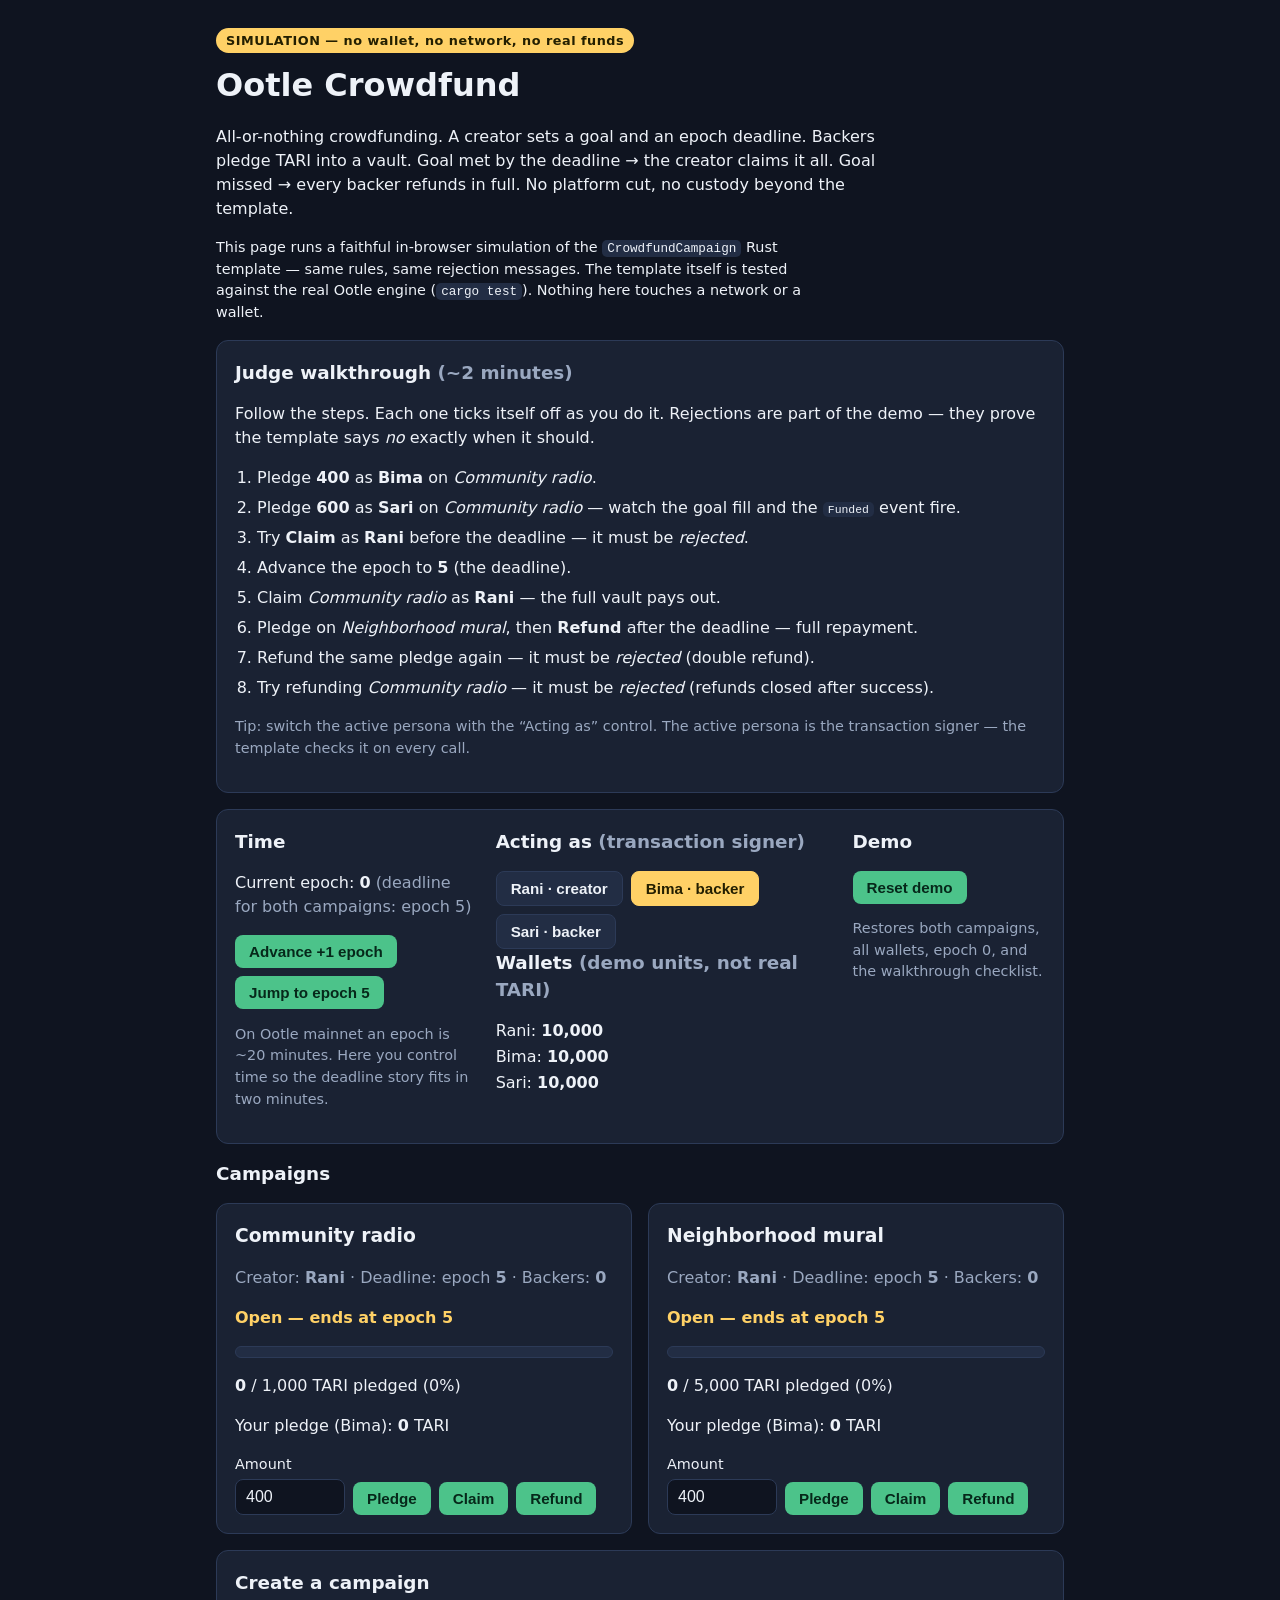
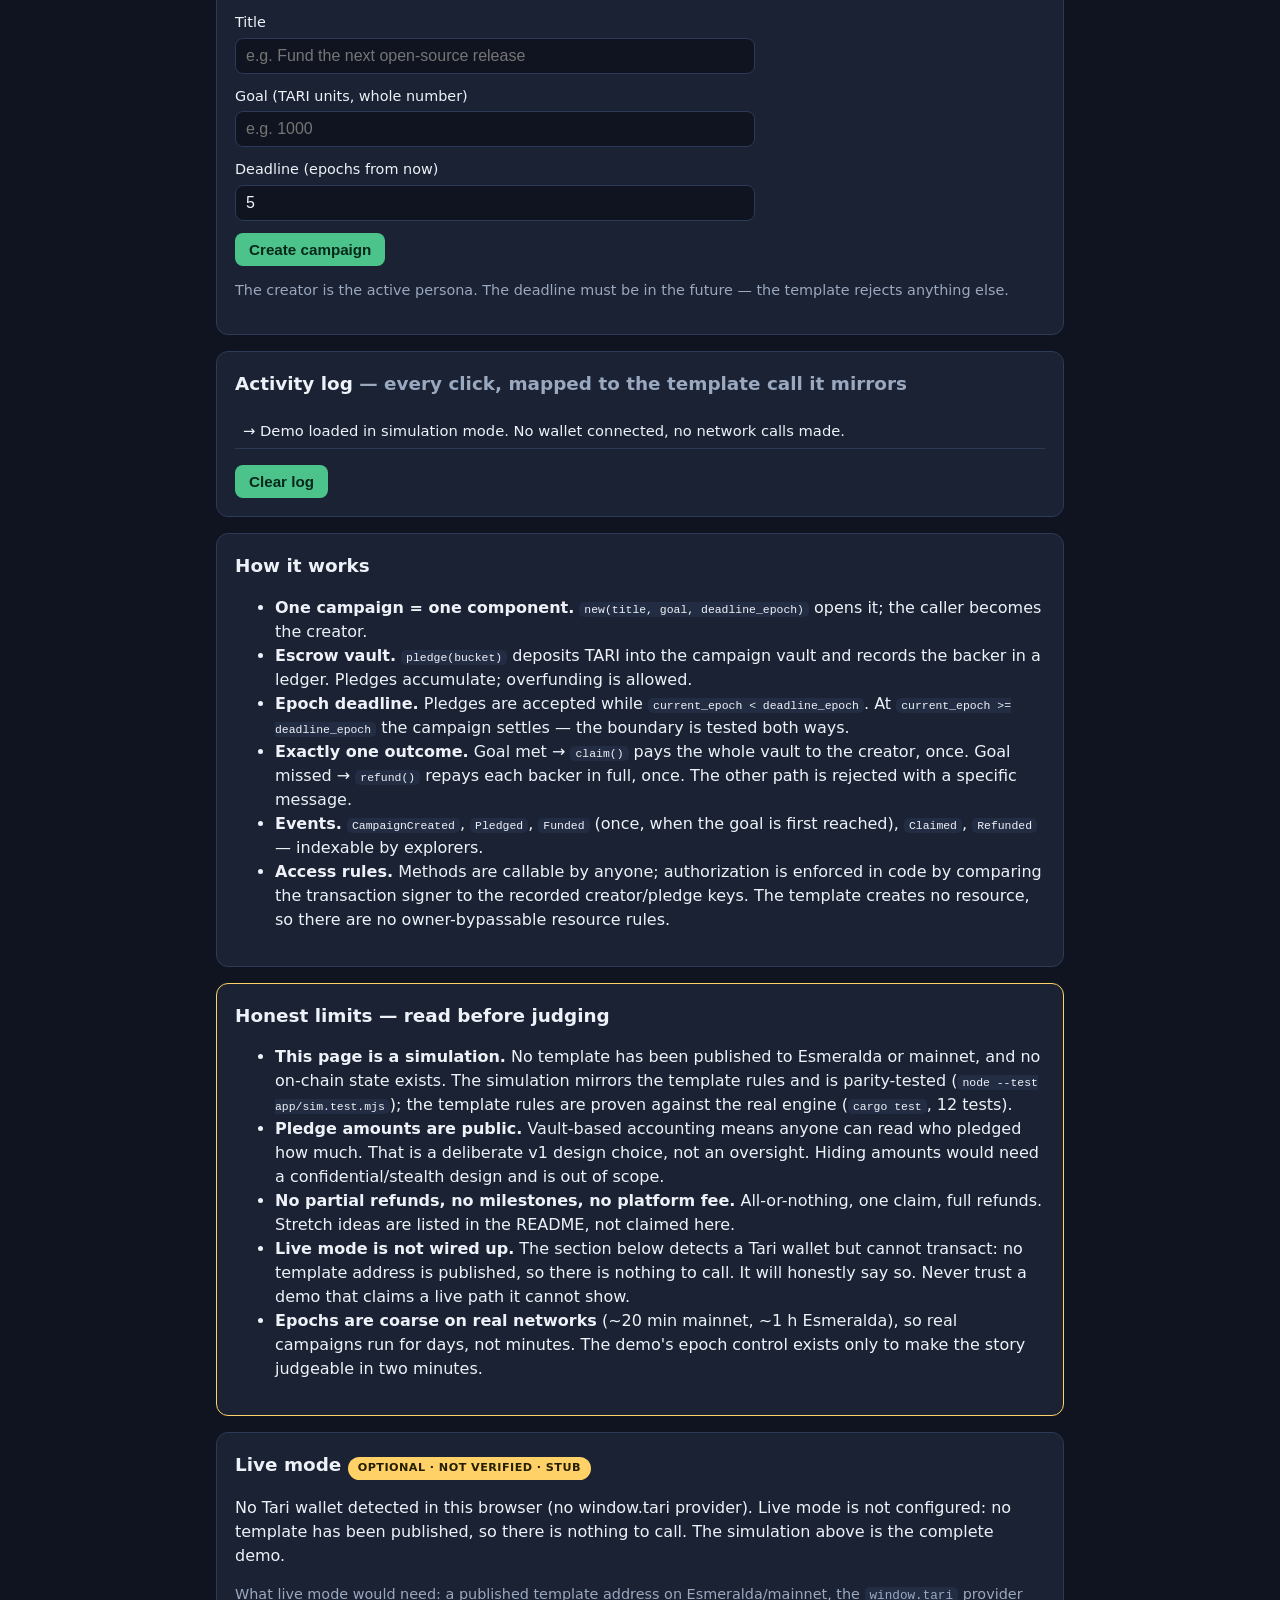
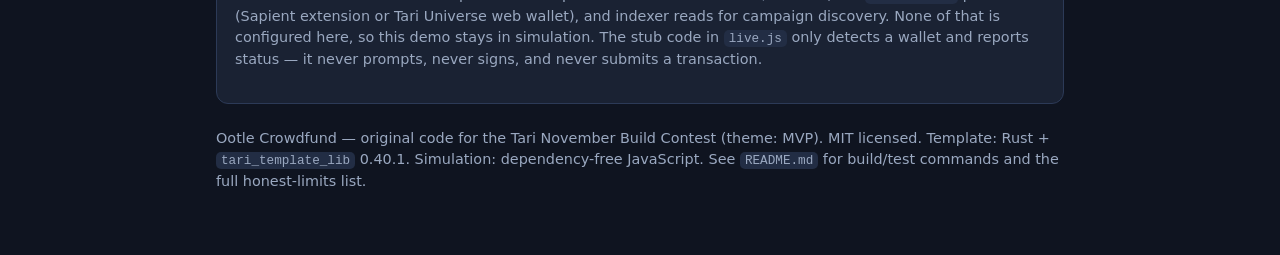
==== app/index.html @ 54a33d35 "Frontend: walletless simulation demo with judge walkthrough, parity tests, live stub" ====
<!DOCTYPE html>
<html lang="en">
<head>
<meta charset="utf-8">
<meta name="viewport" content="width=device-width, initial-scale=1">
<title>Ootle Crowdfund — all-or-nothing crowdfunding (simulation demo)</title>
<meta name="description" content="All-or-nothing crowdfunding on Tari Ootle: goal met, the creator claims; goal missed, every backer refunds in full. Walletless browser simulation of the real Rust template.">
<link rel="stylesheet" href="style.css">
</head>
<body>
<header class="hero">
  <p class="badge">SIMULATION — no wallet, no network, no real funds</p>
  <h1>Ootle Crowdfund</h1>
  <p class="lede">All-or-nothing crowdfunding. A creator sets a goal and an epoch deadline.
  Backers pledge TARI into a vault. Goal met by the deadline → the creator claims it all.
  Goal missed → every backer refunds in full. No platform cut, no custody beyond the template.</p>
  <p class="lede small">This page runs a faithful in-browser simulation of the
  <code>CrowdfundCampaign</code> Rust template — same rules, same rejection messages.
  The template itself is tested against the real Ootle engine (<code>cargo test</code>).
  Nothing here touches a network or a wallet.</p>
</header>

<main>
  <section class="card" id="walkthrough">
    <h2>Judge walkthrough <span class="muted">(~2 minutes)</span></h2>
    <p>Follow the steps. Each one ticks itself off as you do it. Rejections are part of the demo —
    they prove the template says <em>no</em> exactly when it should.</p>
    <ol class="steps">
      <li data-step="pledge-bima">Pledge <strong>400</strong> as <strong>Bima</strong> on <em>Community radio</em>.</li>
      <li data-step="pledge-sari">Pledge <strong>600</strong> as <strong>Sari</strong> on <em>Community radio</em> — watch the goal fill and the <code>Funded</code> event fire.</li>
      <li data-step="early-claim">Try <strong>Claim</strong> as <strong>Rani</strong> before the deadline — it must be <em>rejected</em>.</li>
      <li data-step="advance">Advance the epoch to <strong>5</strong> (the deadline).</li>
      <li data-step="claim">Claim <em>Community radio</em> as <strong>Rani</strong> — the full vault pays out.</li>
      <li data-step="refund">Pledge on <em>Neighborhood mural</em>, then <strong>Refund</strong> after the deadline — full repayment.</li>
      <li data-step="double-refund">Refund the same pledge again — it must be <em>rejected</em> (double refund).</li>
      <li data-step="refund-after-success">Try refunding <em>Community radio</em> — it must be <em>rejected</em> (refunds closed after success).</li>
    </ol>
    <p class="muted small">Tip: switch the active persona with the “Acting as” control. The active persona is the transaction signer — the template checks it on every call.</p>
  </section>

  <section class="card controls">
    <div>
      <h2>Time</h2>
      <p>Current epoch: <strong id="epoch-display">0</strong> <span class="muted">(deadline for both campaigns: epoch 5)</span></p>
      <div class="row">
        <button id="epoch-plus-1" type="button">Advance +1 epoch</button>
        <button id="epoch-to-deadline" type="button">Jump to epoch 5</button>
      </div>
      <p class="muted small">On Ootle mainnet an epoch is ~20 minutes. Here you control time so the deadline story fits in two minutes.</p>
    </div>
    <div>
      <h2>Acting as <span class="muted">(transaction signer)</span></h2>
      <div class="row" role="group" aria-label="Active persona">
        <button type="button" class="persona-btn" data-persona="rani">Rani · creator</button>
        <button type="button" class="persona-btn" data-persona="bima">Bima · backer</button>
        <button type="button" class="persona-btn" data-persona="sari">Sari · backer</button>
      </div>
      <h2>Wallets <span class="muted">(demo units, not real TARI)</span></h2>
      <ul class="wallets">
        <li>Rani: <strong id="balance-rani">10,000</strong></li>
        <li>Bima: <strong id="balance-bima">10,000</strong></li>
        <li>Sari: <strong id="balance-sari">10,000</strong></li>
      </ul>
    </div>
    <div>
      <h2>Demo</h2>
      <button id="reset-demo" type="button">Reset demo</button>
      <p class="muted small">Restores both campaigns, all wallets, epoch 0, and the walkthrough checklist.</p>
    </div>
  </section>

  <section>
    <h2>Campaigns</h2>
    <div id="campaigns" class="campaign-grid"></div>
  </section>

  <section class="card">
    <h2>Create a campaign</h2>
    <form id="create-form">
      <label>Title
        <input id="new-title" type="text" maxlength="120" required placeholder="e.g. Fund the next open-source release">
      </label>
      <label>Goal (TARI units, whole number)
        <input id="new-goal" type="text" inputmode="numeric" required placeholder="e.g. 1000">
      </label>
      <label>Deadline (epochs from now)
        <input id="new-deadline" type="number" min="1" max="1000" value="5" required>
      </label>
      <button type="submit">Create campaign</button>
    </form>
    <p class="muted small">The creator is the active persona. The deadline must be in the future — the template rejects anything else.</p>
    <p id="create-error" class="error" role="alert" hidden></p>
  </section>

  <section class="card">
    <h2>Activity log <span class="muted">— every click, mapped to the template call it mirrors</span></h2>
    <ol id="log" class="log" aria-live="polite"></ol>
    <button id="clear-log" type="button">Clear log</button>
  </section>

  <section class="card">
    <h2>How it works</h2>
    <ul>
      <li><strong>One campaign = one component.</strong> <code>new(title, goal, deadline_epoch)</code> opens it; the caller becomes the creator.</li>
      <li><strong>Escrow vault.</strong> <code>pledge(bucket)</code> deposits TARI into the campaign vault and records the backer in a ledger. Pledges accumulate; overfunding is allowed.</li>
      <li><strong>Epoch deadline.</strong> Pledges are accepted while <code>current_epoch &lt; deadline_epoch</code>. At <code>current_epoch &gt;= deadline_epoch</code> the campaign settles — the boundary is tested both ways.</li>
      <li><strong>Exactly one outcome.</strong> Goal met → <code>claim()</code> pays the whole vault to the creator, once. Goal missed → <code>refund()</code> repays each backer in full, once. The other path is rejected with a specific message.</li>
      <li><strong>Events.</strong> <code>CampaignCreated</code>, <code>Pledged</code>, <code>Funded</code> (once, when the goal is first reached), <code>Claimed</code>, <code>Refunded</code> — indexable by explorers.</li>
      <li><strong>Access rules.</strong> Methods are callable by anyone; authorization is enforced in code by comparing the transaction signer to the recorded creator/pledge keys. The template creates no resource, so there are no owner-bypassable resource rules.</li>
    </ul>
  </section>

  <section class="card limits">
    <h2>Honest limits — read before judging</h2>
    <ul>
      <li><strong>This page is a simulation.</strong> No template has been published to Esmeralda or mainnet, and no on-chain state exists. The simulation mirrors the template rules and is parity-tested (<code>node --test app/sim.test.mjs</code>); the template rules are proven against the real engine (<code>cargo test</code>, 12 tests).</li>
      <li><strong>Pledge amounts are public.</strong> Vault-based accounting means anyone can read who pledged how much. That is a deliberate v1 design choice, not an oversight. Hiding amounts would need a confidential/stealth design and is out of scope.</li>
      <li><strong>No partial refunds, no milestones, no platform fee.</strong> All-or-nothing, one claim, full refunds. Stretch ideas are listed in the README, not claimed here.</li>
      <li><strong>Live mode is not wired up.</strong> The section below detects a Tari wallet but cannot transact: no template address is published, so there is nothing to call. It will honestly say so. Never trust a demo that claims a live path it cannot show.</li>
      <li><strong>Epochs are coarse on real networks</strong> (~20 min mainnet, ~1 h Esmeralda), so real campaigns run for days, not minutes. The demo's epoch control exists only to make the story judgeable in two minutes.</li>
    </ul>
  </section>

  <section class="card" id="live">
    <h2>Live mode <span class="badge small">OPTIONAL · NOT VERIFIED · STUB</span></h2>
    <p id="live-status">Checking for a Tari wallet…</p>
    <p class="muted small">What live mode would need: a published template address on Esmeralda/mainnet, the
    <code>window.tari</code> provider (Sapient extension or Tari Universe web wallet), and indexer reads for
    campaign discovery. None of that is configured here, so this demo stays in simulation. The stub code
    in <code>live.js</code> only detects a wallet and reports status — it never prompts, never signs, and
    never submits a transaction.</p>
  </section>

  <footer class="muted small">
    <p>Ootle Crowdfund — original code for the Tari November Build Contest (theme: MVP). MIT licensed.
    Template: Rust + <code>tari_template_lib</code> 0.40.1. Simulation: dependency-free JavaScript.
    See <code>README.md</code> for build/test commands and the full honest-limits list.</p>
  </footer>
</main>

<script type="module" src="app.js"></script>
</body>
</html>
---- app/style.css ----
:root {
  --bg: #0f1420;
  --card: #1a2233;
  --card-2: #222d44;
  --text: #eef2f8;
  --muted: #9aa8c0;
  --accent: #4cc38a;
  --accent-2: #ffd166;
  --danger: #ef6461;
  --line: #2c3a57;
}

* { box-sizing: border-box; }

body {
  margin: 0;
  font-family: system-ui, -apple-system, "Segoe UI", Roboto, sans-serif;
  background: var(--bg);
  color: var(--text);
  line-height: 1.5;
}

.hero, main { max-width: 880px; margin: 0 auto; padding: 0 16px; }
.hero { padding-top: 28px; }
main { padding-bottom: 48px; }

h1 { margin: 8px 0; font-size: 2rem; }
h2 { margin-top: 0; font-size: 1.15rem; }
h3 { margin: 0 0 4px; }

.badge {
  display: inline-block;
  background: var(--accent-2);
  color: #231f00;
  font-weight: 700;
  font-size: 0.8rem;
  letter-spacing: 0.04em;
  padding: 3px 10px;
  border-radius: 999px;
  margin: 0;
}
.badge.small { font-size: 0.7rem; }

.muted { color: var(--muted); }
.small { font-size: 0.9rem; }
.lede { max-width: 66ch; }

.card {
  background: var(--card);
  border: 1px solid var(--line);
  border-radius: 12px;
  padding: 18px;
  margin: 16px 0;
}

.steps { padding-left: 22px; }
.steps li { margin: 6px 0; }
.steps li.done { text-decoration: line-through; color: var(--accent); }
.steps li.done::marker { content: "✓ "; color: var(--accent); }

.controls {
  display: grid;
  grid-template-columns: 1fr 1.4fr 0.8fr;
  gap: 20px;
}
@media (max-width: 720px) { .controls { grid-template-columns: 1fr; } }

.row { display: flex; flex-wrap: wrap; gap: 8px; align-items: end; }

button {
  background: var(--accent);
  color: #06281a;
  border: none;
  border-radius: 8px;
  padding: 8px 14px;
  font-weight: 700;
  cursor: pointer;
  font-size: 0.95rem;
}
button:hover { filter: brightness(1.08); }
button:focus-visible, input:focus-visible { outline: 2px solid var(--accent-2); outline-offset: 2px; }
.persona-btn { background: var(--card-2); color: var(--text); border: 1px solid var(--line); }
.persona-btn.active { background: var(--accent-2); color: #231f00; border-color: var(--accent-2); }

.wallets { list-style: none; padding: 0; margin: 8px 0 0; }
.wallets li { margin: 2px 0; }

.campaign-grid { display: grid; grid-template-columns: 1fr 1fr; gap: 16px; }
@media (max-width: 720px) { .campaign-grid { grid-template-columns: 1fr; } }
.campaign { margin: 0; }
.campaign .status { font-weight: 700; color: var(--accent-2); }

.progress {
  height: 12px;
  background: var(--card-2);
  border-radius: 999px;
  overflow: hidden;
  border: 1px solid var(--line);
}
.progress-bar { height: 100%; background: var(--accent); }

label { display: grid; gap: 4px; font-size: 0.9rem; }
input {
  background: var(--bg);
  color: var(--text);
  border: 1px solid var(--line);
  border-radius: 8px;
  padding: 8px 10px;
  font-size: 1rem;
}
input.amount { width: 110px; }
#create-form { display: grid; gap: 12px; max-width: 520px; }
#create-form button { justify-self: start; }

.error { color: var(--danger); font-weight: 600; }

.log { list-style: none; padding: 0; max-height: 420px; overflow-y: auto; }
.log li { padding: 6px 8px; border-bottom: 1px solid var(--line); font-size: 0.92rem; overflow-wrap: anywhere; }
.log li.call { color: var(--text); }
.log li.ok { color: var(--accent); }
.log li.reject { color: var(--danger); }

.limits { border-color: var(--accent-2); }
code { background: var(--card-2); padding: 1px 5px; border-radius: 5px; font-size: 0.88em; }
footer { margin-top: 24px; }
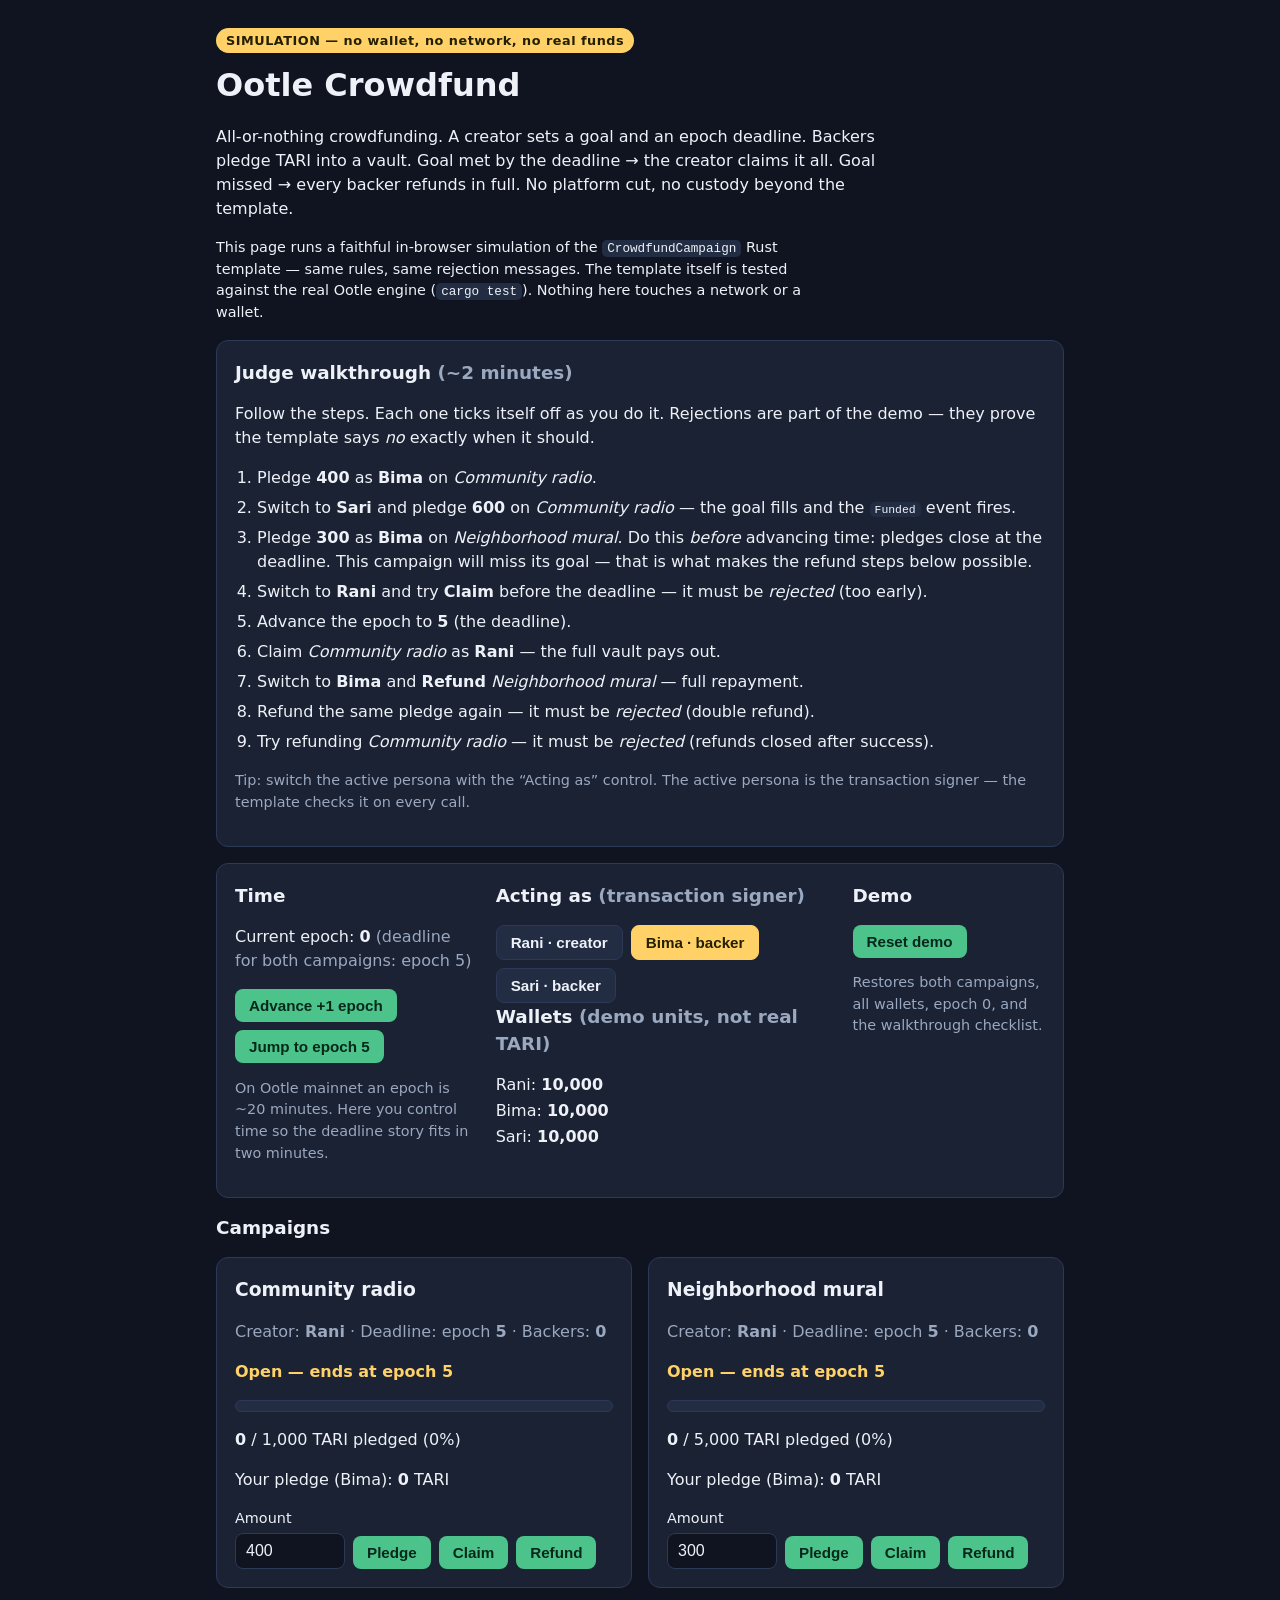
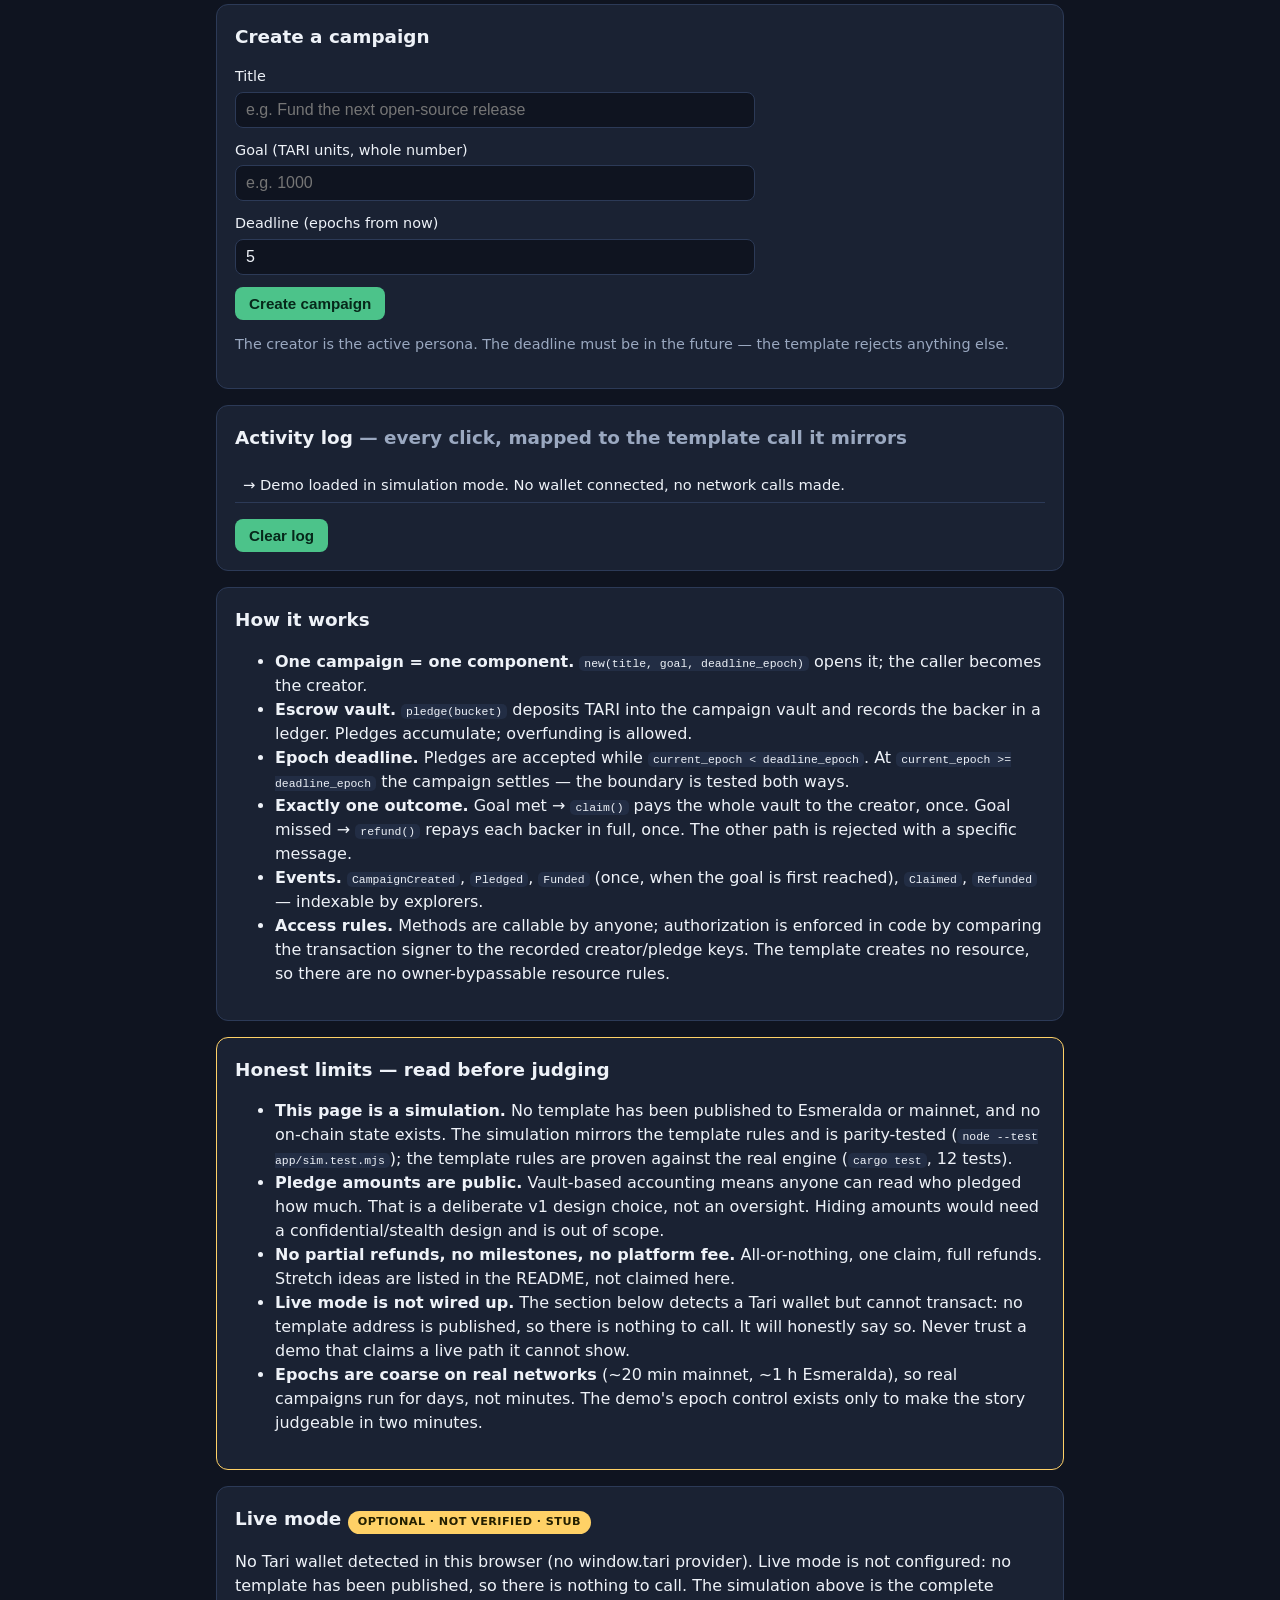
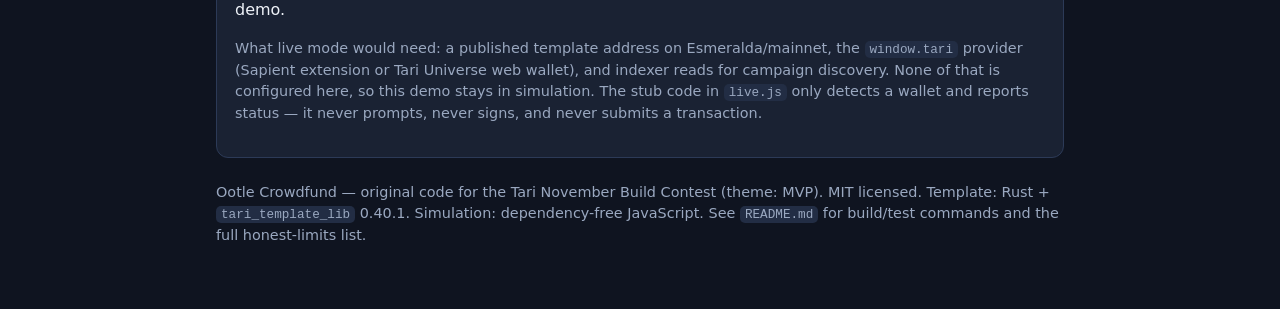
==== commit a9e54901: "Demo: fix walkthrough dead end, precise step tracking, no time travel The old step 6 told the judge " ====
--- a/app/index.html
+++ b/app/index.html
@@ -5,6 +5,7 @@
 <meta name="viewport" content="width=device-width, initial-scale=1">
 <title>Ootle Crowdfund — all-or-nothing crowdfunding (simulation demo)</title>
 <meta name="description" content="All-or-nothing crowdfunding on Tari Ootle: goal met, the creator claims; goal missed, every backer refunds in full. Walletless browser simulation of the real Rust template.">
+<link rel="icon" href="data:image/svg+xml,%3Csvg xmlns='http://www.w3.org/2000/svg' viewBox='0 0 100 100'%3E%3Crect width='100' height='100' rx='20' fill='%234cc38a'/%3E%3Ctext x='50' y='72' font-size='62' text-anchor='middle' fill='%2306281a' font-family='sans-serif' font-weight='bold'%3EO%3C/text%3E%3C/svg%3E">
 <link rel="stylesheet" href="style.css">
 </head>
 <body>
@@ -27,11 +28,12 @@
     they prove the template says <em>no</em> exactly when it should.</p>
     <ol class="steps">
       <li data-step="pledge-bima">Pledge <strong>400</strong> as <strong>Bima</strong> on <em>Community radio</em>.</li>
-      <li data-step="pledge-sari">Pledge <strong>600</strong> as <strong>Sari</strong> on <em>Community radio</em> — watch the goal fill and the <code>Funded</code> event fire.</li>
-      <li data-step="early-claim">Try <strong>Claim</strong> as <strong>Rani</strong> before the deadline — it must be <em>rejected</em>.</li>
+      <li data-step="pledge-sari">Switch to <strong>Sari</strong> and pledge <strong>600</strong> on <em>Community radio</em> — the goal fills and the <code>Funded</code> event fires.</li>
+      <li data-step="pledge-mural">Pledge <strong>300</strong> as <strong>Bima</strong> on <em>Neighborhood mural</em>. Do this <em>before</em> advancing time: pledges close at the deadline. This campaign will miss its goal — that is what makes the refund steps below possible.</li>
+      <li data-step="early-claim">Switch to <strong>Rani</strong> and try <strong>Claim</strong> before the deadline — it must be <em>rejected</em> (too early).</li>
       <li data-step="advance">Advance the epoch to <strong>5</strong> (the deadline).</li>
       <li data-step="claim">Claim <em>Community radio</em> as <strong>Rani</strong> — the full vault pays out.</li>
-      <li data-step="refund">Pledge on <em>Neighborhood mural</em>, then <strong>Refund</strong> after the deadline — full repayment.</li>
+      <li data-step="refund">Switch to <strong>Bima</strong> and <strong>Refund</strong> <em>Neighborhood mural</em> — full repayment.</li>
       <li data-step="double-refund">Refund the same pledge again — it must be <em>rejected</em> (double refund).</li>
       <li data-step="refund-after-success">Try refunding <em>Community radio</em> — it must be <em>rejected</em> (refunds closed after success).</li>
     </ol>
--- a/app/style.css
+++ b/app/style.css
@@ -78,6 +78,7 @@
   font-size: 0.95rem;
 }
 button:hover { filter: brightness(1.08); }
+button:disabled { background: var(--card-2); color: var(--muted); border: 1px solid var(--line); cursor: not-allowed; filter: none; }
 button:focus-visible, input:focus-visible { outline: 2px solid var(--accent-2); outline-offset: 2px; }
 .persona-btn { background: var(--card-2); color: var(--text); border: 1px solid var(--line); }
 .persona-btn.active { background: var(--accent-2); color: #231f00; border-color: var(--accent-2); }
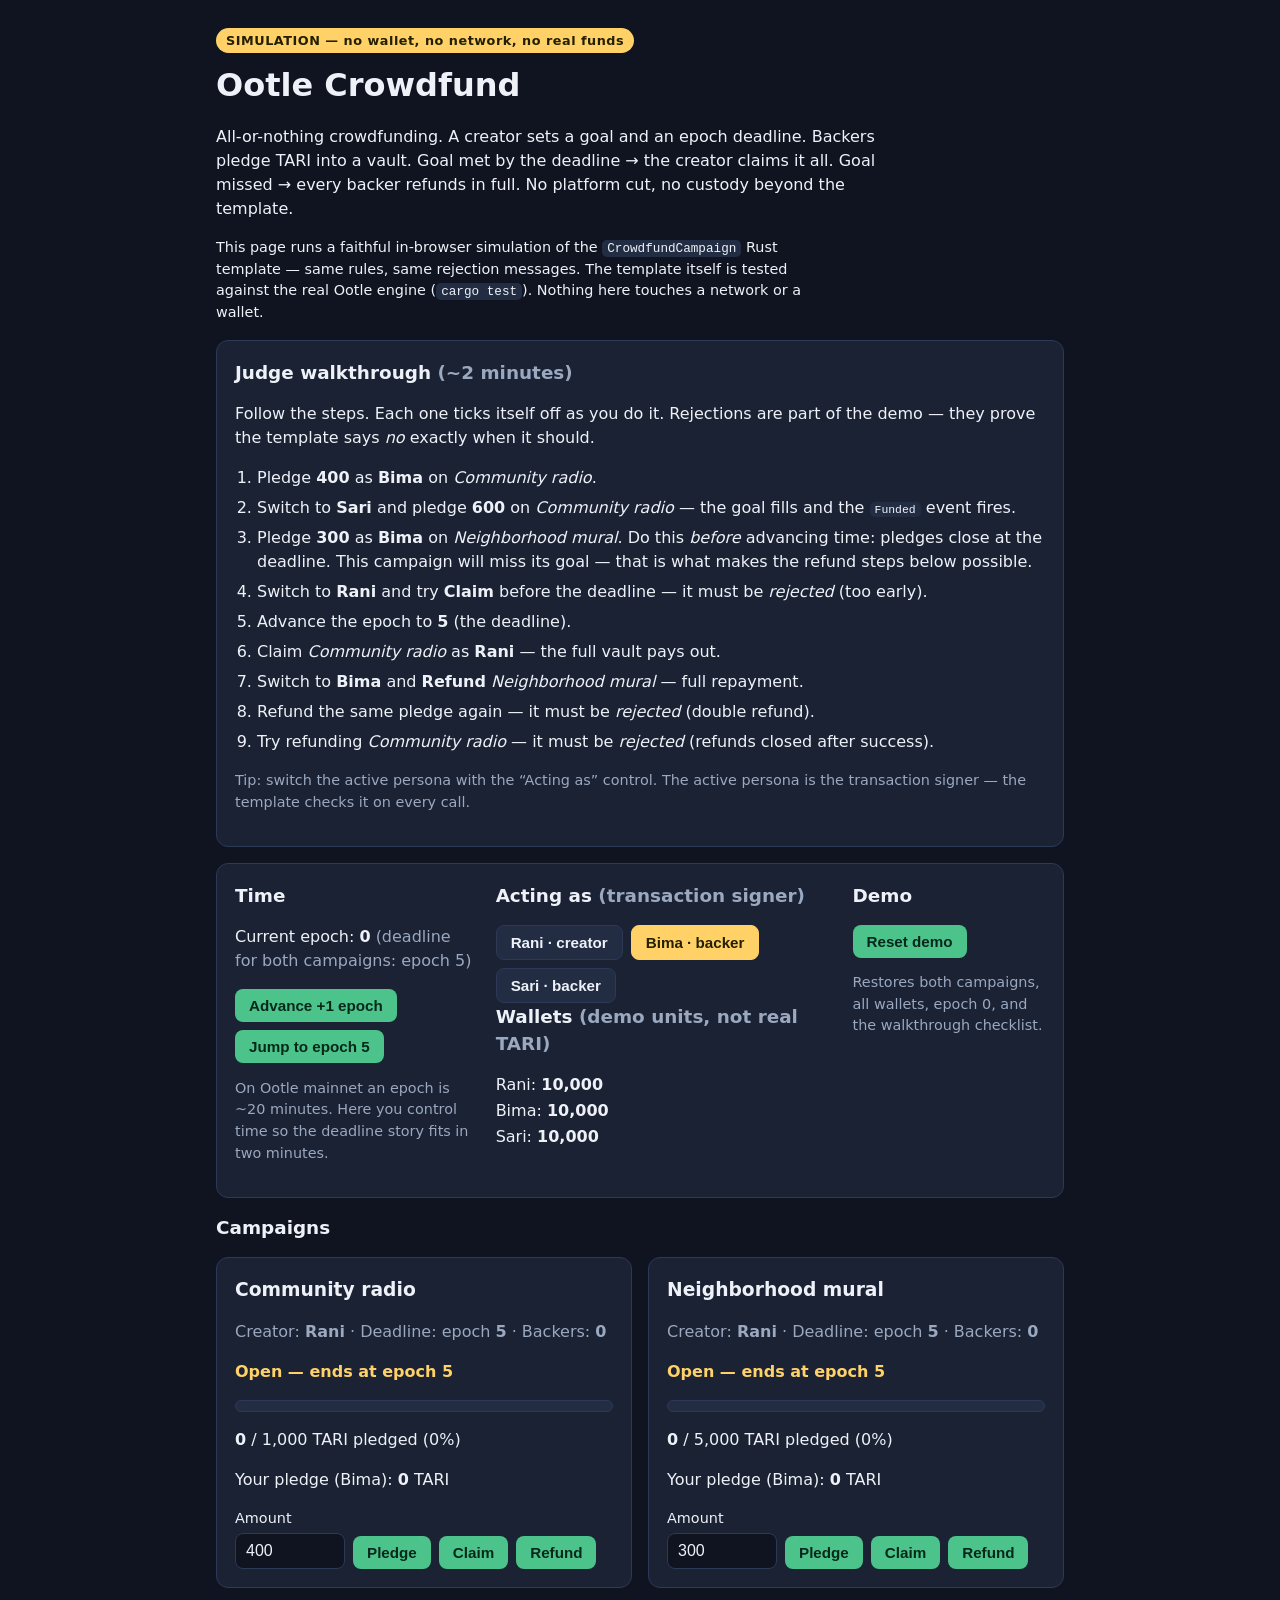
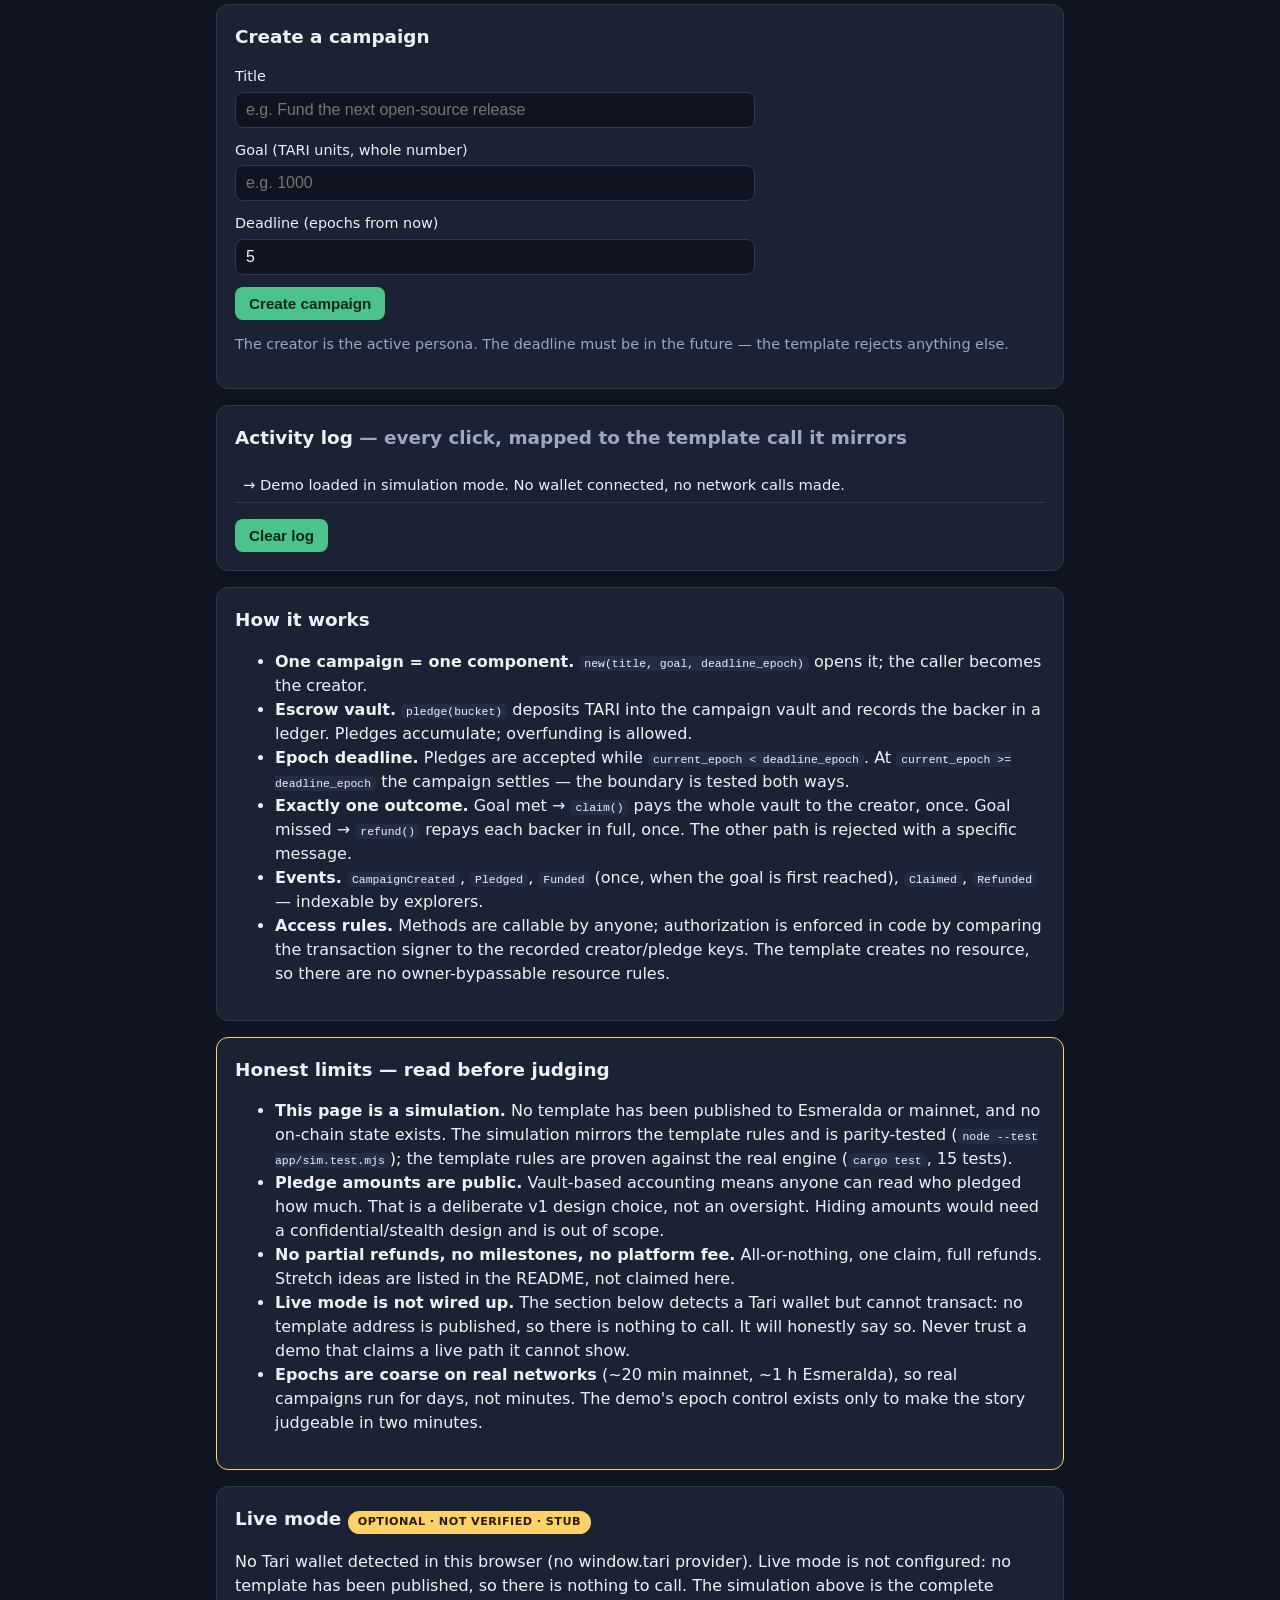
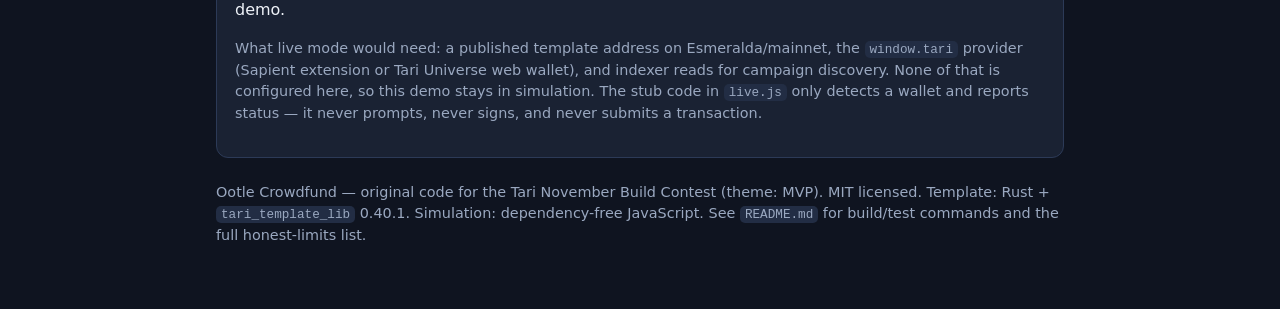
==== commit d7d5f3be: "Docs: final state - 15 engine tests, 9-step walkthrough, no untested asserts README, SUBMISSION.md, " ====
--- a/app/index.html
+++ b/app/index.html
@@ -115,7 +115,7 @@
   <section class="card limits">
     <h2>Honest limits — read before judging</h2>
     <ul>
-      <li><strong>This page is a simulation.</strong> No template has been published to Esmeralda or mainnet, and no on-chain state exists. The simulation mirrors the template rules and is parity-tested (<code>node --test app/sim.test.mjs</code>); the template rules are proven against the real engine (<code>cargo test</code>, 12 tests).</li>
+      <li><strong>This page is a simulation.</strong> No template has been published to Esmeralda or mainnet, and no on-chain state exists. The simulation mirrors the template rules and is parity-tested (<code>node --test app/sim.test.mjs</code>); the template rules are proven against the real engine (<code>cargo test</code>, 15 tests).</li>
       <li><strong>Pledge amounts are public.</strong> Vault-based accounting means anyone can read who pledged how much. That is a deliberate v1 design choice, not an oversight. Hiding amounts would need a confidential/stealth design and is out of scope.</li>
       <li><strong>No partial refunds, no milestones, no platform fee.</strong> All-or-nothing, one claim, full refunds. Stretch ideas are listed in the README, not claimed here.</li>
       <li><strong>Live mode is not wired up.</strong> The section below detects a Tari wallet but cannot transact: no template address is published, so there is nothing to call. It will honestly say so. Never trust a demo that claims a live path it cannot show.</li>
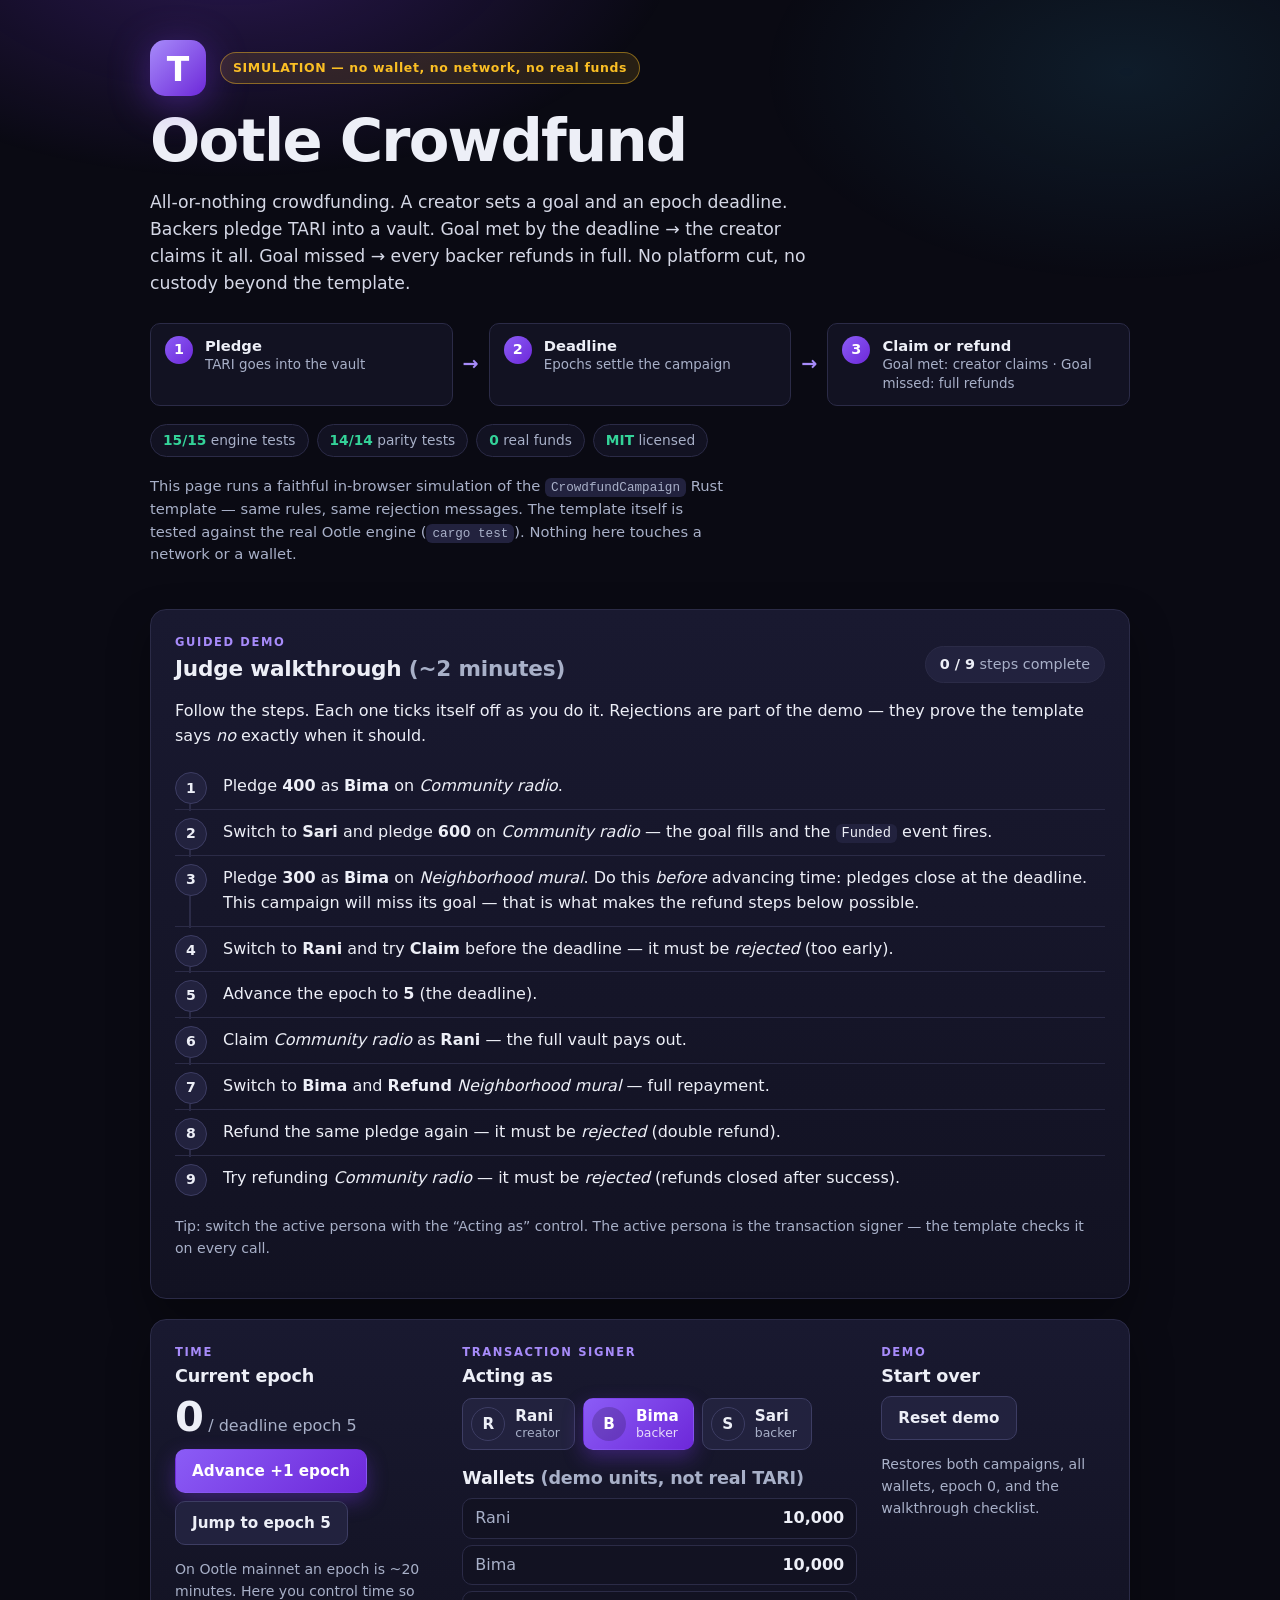
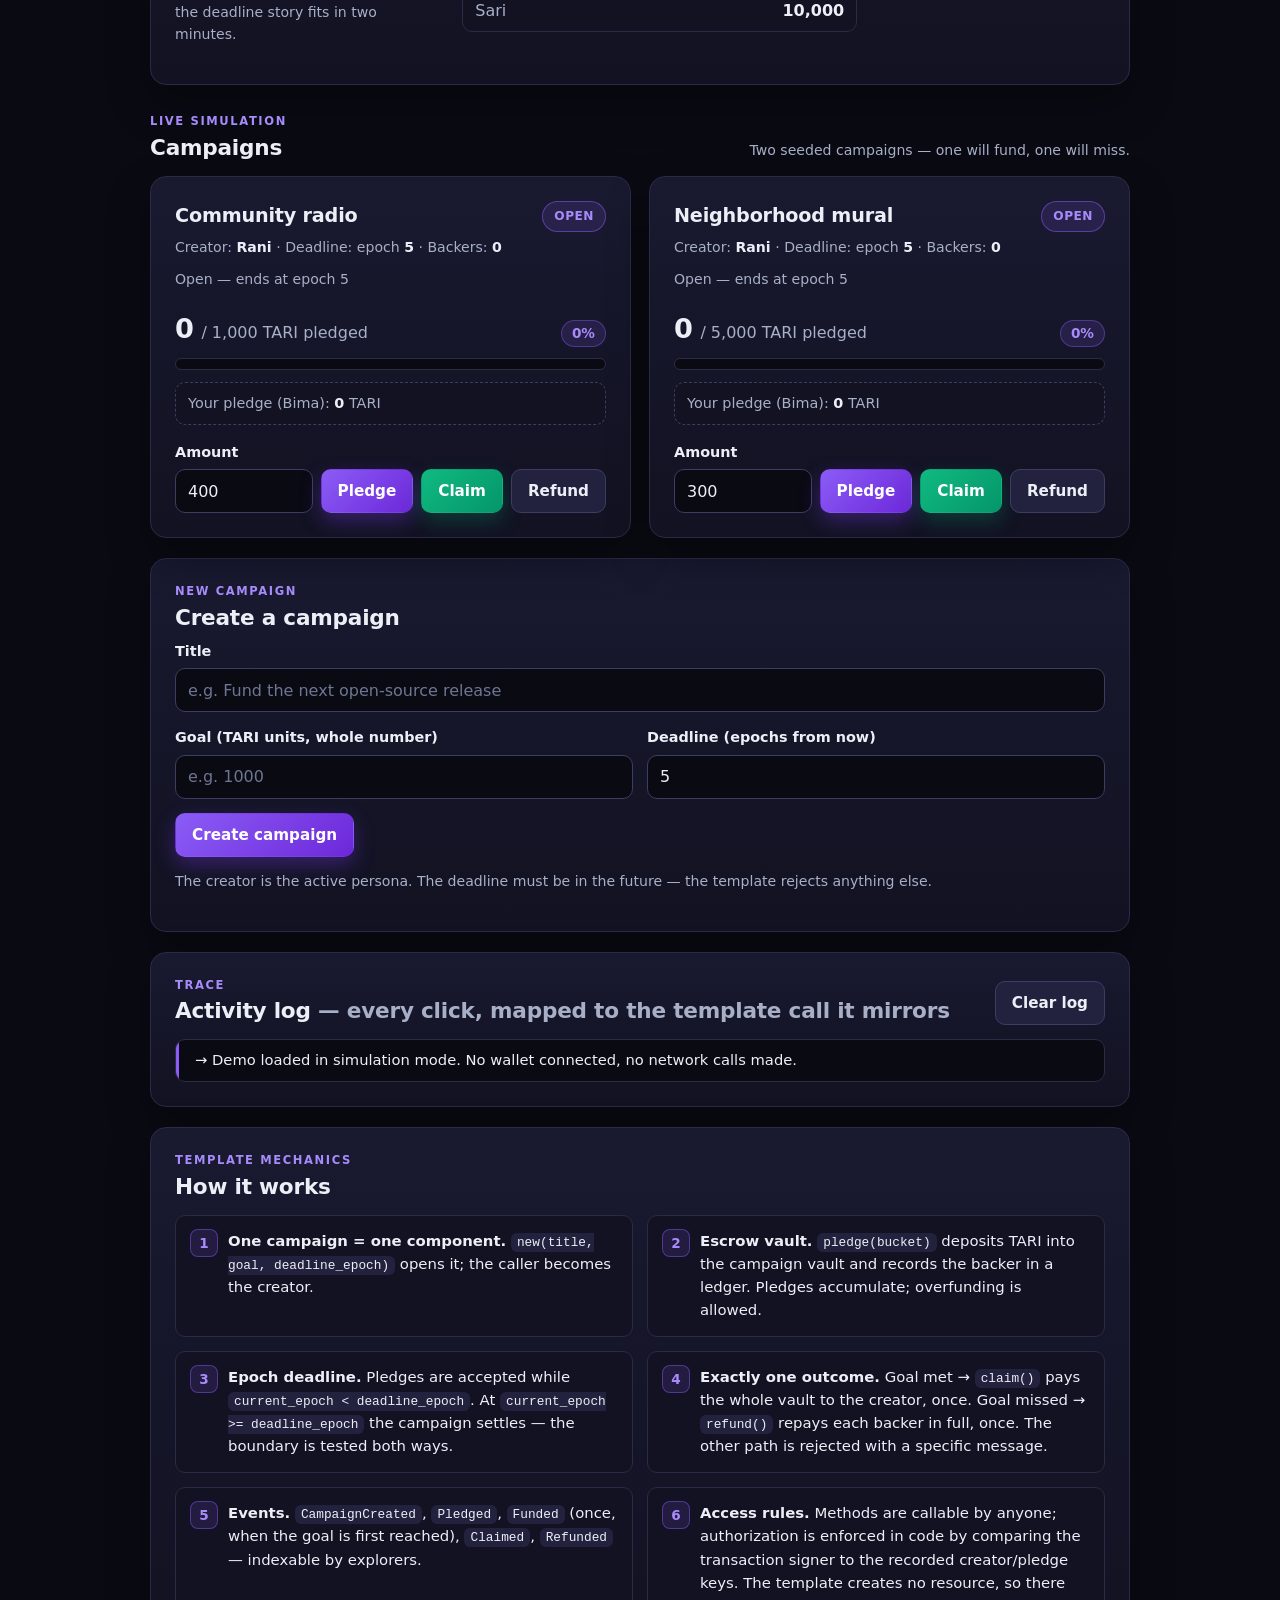
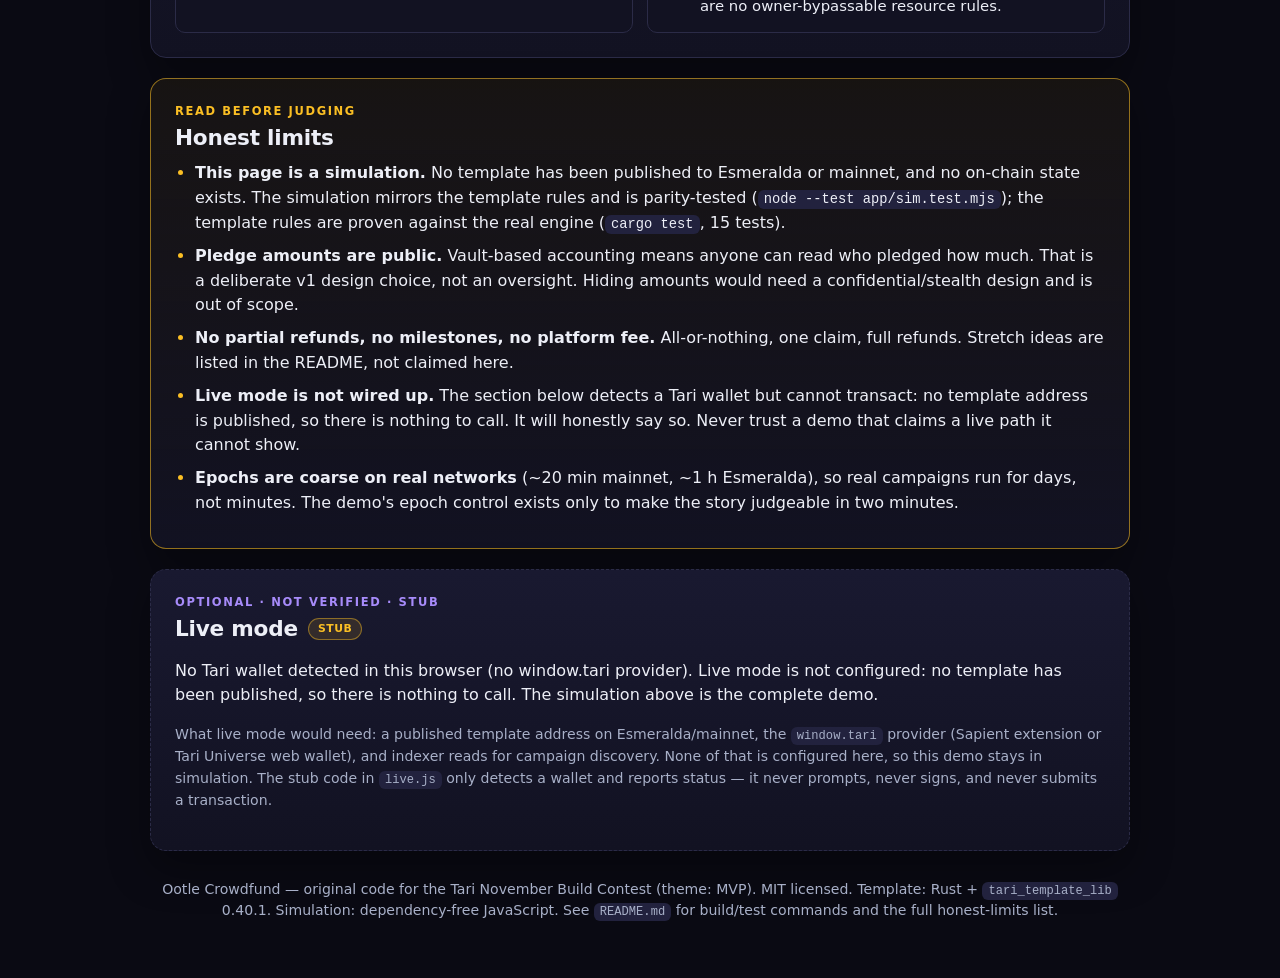
==== commit 80831cde: "Demo: full UI/UX redesign, same rules and copy Tari-violet dark identity, visual hierarchy, campaign" ====
--- a/app/index.html
+++ b/app/index.html
@@ -5,16 +5,52 @@
 <meta name="viewport" content="width=device-width, initial-scale=1">
 <title>Ootle Crowdfund — all-or-nothing crowdfunding (simulation demo)</title>
 <meta name="description" content="All-or-nothing crowdfunding on Tari Ootle: goal met, the creator claims; goal missed, every backer refunds in full. Walletless browser simulation of the real Rust template.">
-<link rel="icon" href="data:image/svg+xml,%3Csvg xmlns='http://www.w3.org/2000/svg' viewBox='0 0 100 100'%3E%3Crect width='100' height='100' rx='20' fill='%234cc38a'/%3E%3Ctext x='50' y='72' font-size='62' text-anchor='middle' fill='%2306281a' font-family='sans-serif' font-weight='bold'%3EO%3C/text%3E%3C/svg%3E">
+<link rel="icon" href="data:image/svg+xml,%3Csvg xmlns='http://www.w3.org/2000/svg' viewBox='0 0 100 100'%3E%3Cdefs%3E%3ClinearGradient id='g' x1='0' y1='0' x2='1' y2='1'%3E%3Cstop offset='0' stop-color='%238b5cf6'/%3E%3Cstop offset='1' stop-color='%236d28d9'/%3E%3C/linearGradient%3E%3C/defs%3E%3Crect width='100' height='100' rx='24' fill='url(%23g)'/%3E%3Ctext x='50' y='74' font-size='60' text-anchor='middle' fill='white' font-family='sans-serif' font-weight='800'%3ET%3C/text%3E%3C/svg%3E">
 <link rel="stylesheet" href="style.css">
 </head>
 <body>
 <header class="hero">
-  <p class="badge">SIMULATION — no wallet, no network, no real funds</p>
+  <div class="hero-top">
+    <div class="logo" aria-hidden="true">
+      <svg viewBox="0 0 56 56" width="56" height="56">
+        <defs>
+          <linearGradient id="logo-g" x1="0" y1="0" x2="1" y2="1">
+            <stop offset="0" stop-color="#a78bfa"/>
+            <stop offset="1" stop-color="#6d28d9"/>
+          </linearGradient>
+        </defs>
+        <rect width="56" height="56" rx="15" fill="url(#logo-g)"/>
+        <text x="28" y="41" font-size="33" text-anchor="middle" fill="#fff" font-family="system-ui, sans-serif" font-weight="800">T</text>
+      </svg>
+    </div>
+    <p class="badge">SIMULATION — no wallet, no network, no real funds</p>
+  </div>
   <h1>Ootle Crowdfund</h1>
   <p class="lede">All-or-nothing crowdfunding. A creator sets a goal and an epoch deadline.
   Backers pledge TARI into a vault. Goal met by the deadline → the creator claims it all.
   Goal missed → every backer refunds in full. No platform cut, no custody beyond the template.</p>
+  <div class="flow" aria-label="How a campaign settles">
+    <div class="flow-node">
+      <span class="flow-num">1</span>
+      <p><strong>Pledge</strong><span>TARI goes into the vault</span></p>
+    </div>
+    <span class="flow-arrow" aria-hidden="true">→</span>
+    <div class="flow-node">
+      <span class="flow-num">2</span>
+      <p><strong>Deadline</strong><span>Epochs settle the campaign</span></p>
+    </div>
+    <span class="flow-arrow" aria-hidden="true">→</span>
+    <div class="flow-node">
+      <span class="flow-num">3</span>
+      <p><strong>Claim or refund</strong><span>Goal met: creator claims · Goal missed: full refunds</span></p>
+    </div>
+  </div>
+  <ul class="chips" aria-label="Verification status">
+    <li><strong>15/15</strong> engine tests</li>
+    <li><strong>14/14</strong> parity tests</li>
+    <li><strong>0</strong> real funds</li>
+    <li><strong>MIT</strong> licensed</li>
+  </ul>
   <p class="lede small">This page runs a faithful in-browser simulation of the
   <code>CrowdfundCampaign</code> Rust template — same rules, same rejection messages.
   The template itself is tested against the real Ootle engine (<code>cargo test</code>).
@@ -22,8 +58,14 @@
 </header>
 
 <main>
-  <section class="card" id="walkthrough">
-    <h2>Judge walkthrough <span class="muted">(~2 minutes)</span></h2>
+  <section class="card walkthrough" id="walkthrough">
+    <div class="section-head">
+      <div>
+        <p class="eyebrow">Guided demo</p>
+        <h2>Judge walkthrough <span class="muted">(~2 minutes)</span></h2>
+      </div>
+      <p class="steps-progress"><span id="walkthrough-count">0 / 9</span> steps complete</p>
+    </div>
     <p>Follow the steps. Each one ticks itself off as you do it. Rejections are part of the demo —
     they prove the template says <em>no</em> exactly when it should.</p>
     <ol class="steps">
@@ -41,45 +83,55 @@
   </section>
 
   <section class="card controls">
-    <div>
-      <h2>Time</h2>
-      <p>Current epoch: <strong id="epoch-display">0</strong> <span class="muted">(deadline for both campaigns: epoch 5)</span></p>
+    <div class="panel">
+      <p class="eyebrow">Time</p>
+      <h2>Current epoch</h2>
+      <p class="epoch-big"><strong id="epoch-display">0</strong><span class="muted"> / deadline epoch 5</span></p>
       <div class="row">
-        <button id="epoch-plus-1" type="button">Advance +1 epoch</button>
+        <button id="epoch-plus-1" type="button" class="btn-primary">Advance +1 epoch</button>
         <button id="epoch-to-deadline" type="button">Jump to epoch 5</button>
       </div>
       <p class="muted small">On Ootle mainnet an epoch is ~20 minutes. Here you control time so the deadline story fits in two minutes.</p>
     </div>
-    <div>
-      <h2>Acting as <span class="muted">(transaction signer)</span></h2>
-      <div class="row" role="group" aria-label="Active persona">
-        <button type="button" class="persona-btn" data-persona="rani">Rani · creator</button>
-        <button type="button" class="persona-btn" data-persona="bima">Bima · backer</button>
-        <button type="button" class="persona-btn" data-persona="sari">Sari · backer</button>
-      </div>
-      <h2>Wallets <span class="muted">(demo units, not real TARI)</span></h2>
+    <div class="panel">
+      <p class="eyebrow">Transaction signer</p>
+      <h2>Acting as</h2>
+      <div class="row persona-row" role="group" aria-label="Active persona">
+        <button type="button" class="persona-btn" data-persona="rani"><span class="avatar" aria-hidden="true">R</span><span class="persona-label">Rani<small>creator</small></span></button>
+        <button type="button" class="persona-btn" data-persona="bima"><span class="avatar" aria-hidden="true">B</span><span class="persona-label">Bima<small>backer</small></span></button>
+        <button type="button" class="persona-btn" data-persona="sari"><span class="avatar" aria-hidden="true">S</span><span class="persona-label">Sari<small>backer</small></span></button>
+      </div>
+      <h2 class="wallets-title">Wallets <span class="muted">(demo units, not real TARI)</span></h2>
       <ul class="wallets">
-        <li>Rani: <strong id="balance-rani">10,000</strong></li>
-        <li>Bima: <strong id="balance-bima">10,000</strong></li>
-        <li>Sari: <strong id="balance-sari">10,000</strong></li>
+        <li><span class="wallet-name">Rani</span><strong id="balance-rani">10,000</strong></li>
+        <li><span class="wallet-name">Bima</span><strong id="balance-bima">10,000</strong></li>
+        <li><span class="wallet-name">Sari</span><strong id="balance-sari">10,000</strong></li>
       </ul>
     </div>
-    <div>
-      <h2>Demo</h2>
+    <div class="panel">
+      <p class="eyebrow">Demo</p>
+      <h2>Start over</h2>
       <button id="reset-demo" type="button">Reset demo</button>
       <p class="muted small">Restores both campaigns, all wallets, epoch 0, and the walkthrough checklist.</p>
     </div>
   </section>
 
-  <section>
-    <h2>Campaigns</h2>
+  <section class="campaigns-section">
+    <div class="section-head">
+      <div>
+        <p class="eyebrow">Live simulation</p>
+        <h2>Campaigns</h2>
+      </div>
+      <p class="muted small">Two seeded campaigns — one will fund, one will miss.</p>
+    </div>
     <div id="campaigns" class="campaign-grid"></div>
   </section>
 
   <section class="card">
+    <p class="eyebrow">New campaign</p>
     <h2>Create a campaign</h2>
     <form id="create-form">
-      <label>Title
+      <label class="field-wide">Title
         <input id="new-title" type="text" maxlength="120" required placeholder="e.g. Fund the next open-source release">
       </label>
       <label>Goal (TARI units, whole number)
@@ -88,21 +140,27 @@
       <label>Deadline (epochs from now)
         <input id="new-deadline" type="number" min="1" max="1000" value="5" required>
       </label>
-      <button type="submit">Create campaign</button>
+      <button type="submit" class="btn-primary">Create campaign</button>
     </form>
     <p class="muted small">The creator is the active persona. The deadline must be in the future — the template rejects anything else.</p>
     <p id="create-error" class="error" role="alert" hidden></p>
   </section>
 
   <section class="card">
-    <h2>Activity log <span class="muted">— every click, mapped to the template call it mirrors</span></h2>
+    <div class="section-head">
+      <div>
+        <p class="eyebrow">Trace</p>
+        <h2>Activity log <span class="muted">— every click, mapped to the template call it mirrors</span></h2>
+      </div>
+      <button id="clear-log" type="button">Clear log</button>
+    </div>
     <ol id="log" class="log" aria-live="polite"></ol>
-    <button id="clear-log" type="button">Clear log</button>
   </section>
 
   <section class="card">
+    <p class="eyebrow">Template mechanics</p>
     <h2>How it works</h2>
-    <ul>
+    <ul class="features">
       <li><strong>One campaign = one component.</strong> <code>new(title, goal, deadline_epoch)</code> opens it; the caller becomes the creator.</li>
       <li><strong>Escrow vault.</strong> <code>pledge(bucket)</code> deposits TARI into the campaign vault and records the backer in a ledger. Pledges accumulate; overfunding is allowed.</li>
       <li><strong>Epoch deadline.</strong> Pledges are accepted while <code>current_epoch &lt; deadline_epoch</code>. At <code>current_epoch &gt;= deadline_epoch</code> the campaign settles — the boundary is tested both ways.</li>
@@ -113,7 +171,8 @@
   </section>
 
   <section class="card limits">
-    <h2>Honest limits — read before judging</h2>
+    <p class="eyebrow eyebrow-amber">Read before judging</p>
+    <h2>Honest limits</h2>
     <ul>
       <li><strong>This page is a simulation.</strong> No template has been published to Esmeralda or mainnet, and no on-chain state exists. The simulation mirrors the template rules and is parity-tested (<code>node --test app/sim.test.mjs</code>); the template rules are proven against the real engine (<code>cargo test</code>, 15 tests).</li>
       <li><strong>Pledge amounts are public.</strong> Vault-based accounting means anyone can read who pledged how much. That is a deliberate v1 design choice, not an oversight. Hiding amounts would need a confidential/stealth design and is out of scope.</li>
@@ -123,8 +182,9 @@
     </ul>
   </section>
 
-  <section class="card" id="live">
-    <h2>Live mode <span class="badge small">OPTIONAL · NOT VERIFIED · STUB</span></h2>
+  <section class="card live" id="live">
+    <p class="eyebrow">Optional · not verified · stub</p>
+    <h2>Live mode <span class="badge small">STUB</span></h2>
     <p id="live-status">Checking for a Tari wallet…</p>
     <p class="muted small">What live mode would need: a published template address on Esmeralda/mainnet, the
     <code>window.tari</code> provider (Sapient extension or Tari Universe web wallet), and indexer reads for
--- a/app/style.css
+++ b/app/style.css
@@ -1,126 +1,582 @@
+/* Ootle Crowdfund demo — visual layer.
+ *
+ * Dark, Tari-violet identity. No external assets: system font stack,
+ * CSS gradients, and inline SVG only, so the page works fully offline.
+ * All class/id hooks used by app.js are preserved; this file only
+ * changes how things look, never what they do. */
+
 :root {
-  --bg: #0f1420;
-  --card: #1a2233;
-  --card-2: #222d44;
-  --text: #eef2f8;
-  --muted: #9aa8c0;
-  --accent: #4cc38a;
-  --accent-2: #ffd166;
-  --danger: #ef6461;
-  --line: #2c3a57;
+  --bg: #0a0a13;
+  --surface: #121222;
+  --surface-2: #191930;
+  --surface-3: #22223e;
+  --text: #edeff7;
+  --muted: #a8b0c8;
+  --line: #2b2b47;
+  --line-bright: #3d3d63;
+  --violet: #8b5cf6;
+  --violet-bright: #a78bfa;
+  --violet-deep: #6d28d9;
+  --violet-soft: rgba(139, 92, 246, 0.14);
+  --green: #34d399;
+  --green-deep: #059669;
+  --green-soft: rgba(52, 211, 153, 0.12);
+  --amber: #fbbf24;
+  --amber-soft: rgba(251, 191, 36, 0.12);
+  --red: #f87171;
+  --red-soft: rgba(248, 113, 113, 0.12);
+  --radius: 16px;
+  --radius-sm: 10px;
+  --shadow: 0 18px 40px rgba(0, 0, 0, 0.35);
+  --font: system-ui, -apple-system, "Segoe UI", Roboto, "Helvetica Neue", Arial, sans-serif;
+  --mono: ui-monospace, "SF Mono", "Cascadia Mono", Menlo, Consolas, monospace;
 }
 
 * { box-sizing: border-box; }
+
+html { scroll-behavior: smooth; }
 
 body {
   margin: 0;
-  font-family: system-ui, -apple-system, "Segoe UI", Roboto, sans-serif;
+  font-family: var(--font);
   background: var(--bg);
   color: var(--text);
-  line-height: 1.5;
-}
-
-.hero, main { max-width: 880px; margin: 0 auto; padding: 0 16px; }
-.hero { padding-top: 28px; }
-main { padding-bottom: 48px; }
-
-h1 { margin: 8px 0; font-size: 2rem; }
-h2 { margin-top: 0; font-size: 1.15rem; }
-h3 { margin: 0 0 4px; }
+  line-height: 1.55;
+  -webkit-font-smoothing: antialiased;
+}
+
+/* Ambient violet glow behind the hero — purely decorative. */
+body::before {
+  content: "";
+  position: fixed;
+  inset: 0;
+  z-index: -1;
+  pointer-events: none;
+  background:
+    radial-gradient(640px 340px at 18% -60px, rgba(124, 58, 237, 0.28), transparent 70%),
+    radial-gradient(520px 300px at 88% 8%, rgba(56, 189, 248, 0.10), transparent 70%);
+}
+
+.hero, main { max-width: 1020px; margin: 0 auto; padding: 0 20px; }
+.hero { padding-top: 40px; padding-bottom: 8px; }
+main { padding-bottom: 56px; }
+
+/* ---------- Typography ---------- */
+
+h1 {
+  margin: 14px 0 10px;
+  font-size: clamp(2.5rem, 6vw, 3.7rem);
+  line-height: 1.05;
+  letter-spacing: -0.03em;
+  font-weight: 800;
+}
+h2 { margin: 0 0 8px; font-size: 1.35rem; letter-spacing: -0.01em; line-height: 1.25; }
+h3 { margin: 0; font-size: 1.2rem; letter-spacing: -0.01em; }
+
+.eyebrow {
+  margin: 0 0 4px;
+  font-size: 0.72rem;
+  font-weight: 800;
+  letter-spacing: 0.14em;
+  text-transform: uppercase;
+  color: var(--violet-bright);
+}
+.eyebrow-amber { color: var(--amber); }
+
+.muted { color: var(--muted); }
+.small { font-size: 0.88rem; }
+.lede { max-width: 62ch; font-size: 1.08rem; color: #d5d8e6; }
+.lede.small { font-size: 0.92rem; color: var(--muted); }
+
+code {
+  font-family: var(--mono);
+  background: var(--surface-3);
+  padding: 2px 6px;
+  border-radius: 6px;
+  font-size: 0.86em;
+  overflow-wrap: anywhere;
+}
+
+.section-head {
+  display: flex;
+  align-items: flex-end;
+  justify-content: space-between;
+  gap: 16px;
+  flex-wrap: wrap;
+  margin-bottom: 4px;
+}
+.section-head h2 { margin-bottom: 0; }
+.section-head .muted.small { margin: 0; }
+
+/* ---------- Hero ---------- */
+
+.hero-top { display: flex; align-items: center; gap: 14px; flex-wrap: wrap; }
+.logo { line-height: 0; filter: drop-shadow(0 8px 20px rgba(124, 58, 237, 0.45)); }
 
 .badge {
   display: inline-block;
-  background: var(--accent-2);
-  color: #231f00;
+  background: var(--amber-soft);
+  color: var(--amber);
+  border: 1px solid rgba(251, 191, 36, 0.45);
   font-weight: 700;
-  font-size: 0.8rem;
-  letter-spacing: 0.04em;
-  padding: 3px 10px;
+  font-size: 0.78rem;
+  letter-spacing: 0.05em;
+  padding: 5px 12px;
   border-radius: 999px;
   margin: 0;
 }
-.badge.small { font-size: 0.7rem; }
-
-.muted { color: var(--muted); }
-.small { font-size: 0.9rem; }
-.lede { max-width: 66ch; }
+.badge.small { font-size: 0.68rem; padding: 3px 9px; vertical-align: middle; }
+
+.flow {
+  display: flex;
+  align-items: stretch;
+  gap: 10px;
+  margin: 26px 0 18px;
+  flex-wrap: wrap;
+}
+.flow-node {
+  flex: 1 1 180px;
+  display: flex;
+  gap: 12px;
+  align-items: flex-start;
+  background: var(--surface);
+  border: 1px solid var(--line);
+  border-radius: var(--radius-sm);
+  padding: 12px 14px;
+}
+.flow-node p { margin: 0; display: grid; gap: 1px; font-size: 0.92rem; line-height: 1.35; }
+.flow-node p span { color: var(--muted); font-size: 0.84rem; }
+.flow-num {
+  flex: none;
+  width: 28px;
+  height: 28px;
+  border-radius: 50%;
+  display: grid;
+  place-items: center;
+  background: linear-gradient(135deg, var(--violet), var(--violet-deep));
+  color: #fff;
+  font-weight: 800;
+  font-size: 0.9rem;
+}
+.flow-arrow { align-self: center; color: var(--violet-bright); font-weight: 800; font-size: 1.2rem; }
+
+.chips {
+  list-style: none;
+  display: flex;
+  flex-wrap: wrap;
+  gap: 8px;
+  padding: 0;
+  margin: 0 0 18px;
+  font-size: 0.86rem;
+  color: var(--muted);
+}
+.chips li {
+  background: var(--surface);
+  border: 1px solid var(--line);
+  border-radius: 999px;
+  padding: 5px 12px;
+}
+.chips strong { color: var(--green); font-variant-numeric: tabular-nums; }
+
+/* ---------- Cards ---------- */
 
 .card {
-  background: var(--card);
-  border: 1px solid var(--line);
-  border-radius: 12px;
-  padding: 18px;
+  background: linear-gradient(180deg, var(--surface-2), var(--surface));
+  border: 1px solid var(--line);
+  border-radius: var(--radius);
+  padding: 24px;
+  margin: 20px 0;
+  box-shadow: var(--shadow);
+}
+
+/* ---------- Walkthrough checklist ---------- */
+
+.steps-progress {
+  margin: 0;
+  font-size: 0.9rem;
+  color: var(--muted);
+  background: var(--surface-3);
+  border: 1px solid var(--line);
+  border-radius: 999px;
+  padding: 6px 14px;
+  white-space: nowrap;
+}
+.steps-progress span { color: var(--text); font-weight: 800; font-variant-numeric: tabular-nums; }
+
+.steps {
+  list-style: none;
+  counter-reset: step;
+  padding: 0;
   margin: 16px 0;
 }
-
-.steps { padding-left: 22px; }
-.steps li { margin: 6px 0; }
-.steps li.done { text-decoration: line-through; color: var(--accent); }
-.steps li.done::marker { content: "✓ "; color: var(--accent); }
+.steps li {
+  position: relative;
+  counter-increment: step;
+  padding: 10px 0 10px 48px;
+  border-bottom: 1px solid var(--line);
+}
+.steps li:last-child { border-bottom: none; }
+.steps li::before {
+  content: counter(step);
+  position: absolute;
+  left: 0;
+  top: 8px;
+  width: 30px;
+  height: 30px;
+  border-radius: 50%;
+  display: grid;
+  place-items: center;
+  background: var(--surface-3);
+  border: 1px solid var(--line-bright);
+  color: var(--text);
+  font-weight: 800;
+  font-size: 0.88rem;
+  font-variant-numeric: tabular-nums;
+}
+.steps li::after {
+  content: "";
+  position: absolute;
+  left: 14px;
+  top: 40px;
+  bottom: -2px;
+  width: 2px;
+  background: var(--line);
+}
+.steps li:last-child::after { display: none; }
+.steps li.done { color: #c9f5e3; }
+.steps li.done::before {
+  content: "✓";
+  background: var(--green-deep);
+  border-color: var(--green);
+  color: #fff;
+}
+.steps li.done::after { background: var(--green-deep); }
+
+/* ---------- Controls ---------- */
 
 .controls {
   display: grid;
-  grid-template-columns: 1fr 1.4fr 0.8fr;
-  gap: 20px;
-}
-@media (max-width: 720px) { .controls { grid-template-columns: 1fr; } }
+  grid-template-columns: 1fr 1.5fr 0.85fr;
+  gap: 24px;
+}
+.panel { min-width: 0; }
+.panel h2 { font-size: 1.1rem; }
+.panel .row { margin: 10px 0; }
+
+.epoch-big { margin: 4px 0 6px; font-size: 1rem; }
+.epoch-big strong {
+  font-size: 2.6rem;
+  line-height: 1;
+  font-weight: 800;
+  letter-spacing: -0.02em;
+  font-variant-numeric: tabular-nums;
+}
+
+.persona-row { gap: 10px; }
+.persona-btn {
+  display: inline-flex;
+  align-items: center;
+  gap: 10px;
+  padding: 8px 14px 8px 8px;
+  text-align: left;
+}
+.avatar {
+  width: 34px;
+  height: 34px;
+  border-radius: 50%;
+  display: grid;
+  place-items: center;
+  background: var(--surface-3);
+  border: 1px solid var(--line-bright);
+  font-weight: 800;
+}
+.persona-label { display: grid; line-height: 1.2; font-size: 0.95rem; }
+.persona-label small { color: var(--muted); font-size: 0.78rem; font-weight: 400; }
+.persona-btn.active .avatar { background: rgba(0, 0, 0, 0.18); border-color: transparent; color: #fff; }
+.persona-btn.active .persona-label small { color: rgba(255, 255, 255, 0.82); }
+
+.wallets-title { margin-top: 18px; }
+.wallets { list-style: none; padding: 0; margin: 8px 0 0; display: grid; gap: 6px; }
+.wallets li {
+  display: flex;
+  justify-content: space-between;
+  align-items: baseline;
+  background: var(--surface);
+  border: 1px solid var(--line);
+  border-radius: var(--radius-sm);
+  padding: 7px 12px;
+}
+.wallet-name { color: var(--muted); }
+.wallets strong { font-variant-numeric: tabular-nums; }
+
+/* ---------- Buttons & inputs ---------- */
 
 .row { display: flex; flex-wrap: wrap; gap: 8px; align-items: end; }
 
 button {
-  background: var(--accent);
-  color: #06281a;
-  border: none;
-  border-radius: 8px;
-  padding: 8px 14px;
+  background: var(--surface-3);
+  color: var(--text);
+  border: 1px solid var(--line-bright);
+  border-radius: var(--radius-sm);
+  padding: 10px 16px;
+  min-height: 44px;
   font-weight: 700;
   cursor: pointer;
   font-size: 0.95rem;
-}
-button:hover { filter: brightness(1.08); }
-button:disabled { background: var(--card-2); color: var(--muted); border: 1px solid var(--line); cursor: not-allowed; filter: none; }
-button:focus-visible, input:focus-visible { outline: 2px solid var(--accent-2); outline-offset: 2px; }
-.persona-btn { background: var(--card-2); color: var(--text); border: 1px solid var(--line); }
-.persona-btn.active { background: var(--accent-2); color: #231f00; border-color: var(--accent-2); }
-
-.wallets { list-style: none; padding: 0; margin: 8px 0 0; }
-.wallets li { margin: 2px 0; }
-
-.campaign-grid { display: grid; grid-template-columns: 1fr 1fr; gap: 16px; }
-@media (max-width: 720px) { .campaign-grid { grid-template-columns: 1fr; } }
-.campaign { margin: 0; }
-.campaign .status { font-weight: 700; color: var(--accent-2); }
-
-.progress {
-  height: 12px;
-  background: var(--card-2);
-  border-radius: 999px;
-  overflow: hidden;
-  border: 1px solid var(--line);
-}
-.progress-bar { height: 100%; background: var(--accent); }
-
-label { display: grid; gap: 4px; font-size: 0.9rem; }
+  font-family: inherit;
+  transition: transform 120ms ease, filter 120ms ease, border-color 120ms ease, box-shadow 120ms ease;
+}
+button:hover:not(:disabled) { filter: brightness(1.15); border-color: var(--violet-bright); }
+button:active:not(:disabled) { transform: translateY(1px); }
+button:disabled {
+  background: var(--surface);
+  color: var(--muted);
+  border: 1px solid var(--line);
+  cursor: not-allowed;
+  filter: none;
+  transform: none;
+}
+button:focus-visible, input:focus-visible {
+  outline: 2px solid var(--violet-bright);
+  outline-offset: 2px;
+}
+
+.btn-primary {
+  background: linear-gradient(135deg, var(--violet), var(--violet-deep));
+  border-color: transparent;
+  color: #fff;
+  box-shadow: 0 8px 20px rgba(124, 58, 237, 0.35);
+}
+.btn-primary:hover:not(:disabled) { border-color: transparent; box-shadow: 0 10px 24px rgba(124, 58, 237, 0.5); }
+.btn-success {
+  background: linear-gradient(135deg, #10b981, var(--green-deep));
+  border-color: transparent;
+  color: #fff;
+  box-shadow: 0 8px 20px rgba(5, 150, 105, 0.3);
+}
+.btn-success:hover:not(:disabled) { border-color: transparent; }
+.persona-btn.active {
+  background: linear-gradient(135deg, var(--violet), var(--violet-deep));
+  border-color: transparent;
+  color: #fff;
+  box-shadow: 0 8px 20px rgba(124, 58, 237, 0.35);
+}
+
+label { display: grid; gap: 6px; font-size: 0.9rem; font-weight: 600; }
 input {
   background: var(--bg);
   color: var(--text);
-  border: 1px solid var(--line);
+  border: 1px solid var(--line-bright);
+  border-radius: var(--radius-sm);
+  padding: 10px 12px;
+  min-height: 44px;
+  font-size: 1rem;
+  font-family: inherit;
+  width: 100%;
+}
+input::placeholder { color: #6d7692; }
+input.amount { width: 120px; }
+
+/* ---------- Campaign cards ---------- */
+
+.campaigns-section { margin: 28px 0 4px; }
+.campaign-grid { display: grid; grid-template-columns: 1fr 1fr; gap: 18px; margin-top: 14px; }
+.campaign {
+  margin: 0;
+  display: flex;
+  flex-direction: column;
+  gap: 0;
+  transition: transform 160ms ease, border-color 160ms ease;
+}
+.campaign:hover { transform: translateY(-2px); border-color: var(--line-bright); }
+
+.campaign-head { display: flex; align-items: flex-start; justify-content: space-between; gap: 12px; }
+.meta { margin: 6px 0 0; font-size: 0.88rem; }
+.meta strong { color: var(--text); font-variant-numeric: tabular-nums; }
+
+.status {
+  flex: none;
+  margin: 0;
+  font-size: 0.76rem;
+  font-weight: 800;
+  letter-spacing: 0.04em;
+  text-transform: uppercase;
+  white-space: nowrap;
+  padding: 5px 11px;
+  border-radius: 999px;
+  border: 1px solid var(--line-bright);
+  background: var(--surface-3);
+  color: var(--muted);
+}
+.status[data-state="open"] { background: var(--violet-soft); border-color: rgba(139, 92, 246, 0.5); color: var(--violet-bright); }
+.status[data-state="open-funded"] { background: var(--amber-soft); border-color: rgba(251, 191, 36, 0.5); color: var(--amber); }
+.status[data-state="settled-funded"] { background: var(--green-soft); border-color: rgba(52, 211, 153, 0.5); color: var(--green); }
+.status[data-state="settled-failed"] { background: var(--red-soft); border-color: rgba(248, 113, 113, 0.45); color: var(--red); }
+.status[data-state="claimed"] { background: var(--green-soft); border-color: rgba(52, 211, 153, 0.5); color: var(--green); }
+
+.status-note { margin: 10px 0 0; }
+
+.raised { margin: 18px 0 8px; display: flex; align-items: baseline; gap: 8px; flex-wrap: wrap; }
+.raised .total { font-size: 1.7rem; font-weight: 800; letter-spacing: -0.02em; font-variant-numeric: tabular-nums; }
+.raised-goal { color: var(--muted); font-variant-numeric: tabular-nums; }
+.pct-badge {
+  margin-left: auto;
+  font-size: 0.85rem;
+  font-weight: 800;
+  color: var(--violet-bright);
+  background: var(--violet-soft);
+  border: 1px solid rgba(139, 92, 246, 0.4);
+  border-radius: 999px;
+  padding: 2px 10px;
+  font-variant-numeric: tabular-nums;
+}
+
+.progress {
+  height: 12px;
+  background: var(--bg);
+  border-radius: 999px;
+  overflow: hidden;
+  border: 1px solid var(--line);
+}
+.progress-bar {
+  height: 100%;
+  background: linear-gradient(90deg, var(--violet-deep), var(--violet-bright));
+  border-radius: 999px;
+  transition: width 350ms ease;
+}
+.progress.full .progress-bar { background: linear-gradient(90deg, var(--green-deep), var(--green)); box-shadow: 0 0 12px rgba(52, 211, 153, 0.55); }
+
+.mine-line {
+  margin: 12px 0 0;
+  padding: 9px 12px;
+  background: var(--surface);
+  border: 1px dashed var(--line-bright);
+  border-radius: var(--radius-sm);
+  font-size: 0.9rem;
+  color: var(--muted);
+}
+.mine-line strong { color: var(--text); font-variant-numeric: tabular-nums; }
+
+.campaign .row { margin-top: 16px; }
+.campaign .row label { flex: 1 1 110px; max-width: 150px; }
+.campaign .row input.amount { width: 100%; }
+
+.error {
+  color: var(--red);
+  font-weight: 600;
+  background: var(--red-soft);
+  border: 1px solid rgba(248, 113, 113, 0.4);
+  border-radius: var(--radius-sm);
+  padding: 9px 12px;
+  margin: 14px 0 0;
+}
+
+/* ---------- Create form ---------- */
+
+#create-form {
+  display: grid;
+  grid-template-columns: 1fr 1fr;
+  gap: 14px;
+  margin-top: 6px;
+}
+#create-form .field-wide { grid-column: 1 / -1; }
+#create-form button { justify-self: start; grid-column: 1 / -1; }
+
+/* ---------- Activity log ---------- */
+
+.log {
+  list-style: none;
+  padding: 0;
+  margin: 14px 0 0;
+  max-height: 420px;
+  overflow-y: auto;
+  border: 1px solid var(--line);
+  border-radius: var(--radius-sm);
+  background: var(--bg);
+}
+.log li {
+  padding: 9px 12px 9px 16px;
+  border-bottom: 1px solid var(--line);
+  border-left: 3px solid var(--violet);
+  font-size: 0.92rem;
+  overflow-wrap: anywhere;
+}
+.log li:last-child { border-bottom: none; }
+.log li.call { color: var(--text); border-left-color: var(--violet); }
+.log li.ok { color: var(--green); border-left-color: var(--green); }
+.log li.reject { color: var(--red); border-left-color: var(--red); }
+
+/* ---------- Info sections ---------- */
+
+.features {
+  list-style: none;
+  counter-reset: feature;
+  padding: 0;
+  margin: 14px 0 0;
+  display: grid;
+  grid-template-columns: 1fr 1fr;
+  gap: 14px;
+}
+.features li {
+  counter-increment: feature;
+  position: relative;
+  background: var(--surface);
+  border: 1px solid var(--line);
+  border-radius: var(--radius-sm);
+  padding: 14px 16px 14px 52px;
+  font-size: 0.93rem;
+}
+.features li::before {
+  content: counter(feature);
+  position: absolute;
+  left: 14px;
+  top: 13px;
+  width: 26px;
+  height: 26px;
   border-radius: 8px;
-  padding: 8px 10px;
-  font-size: 1rem;
-}
-input.amount { width: 110px; }
-#create-form { display: grid; gap: 12px; max-width: 520px; }
-#create-form button { justify-self: start; }
-
-.error { color: var(--danger); font-weight: 600; }
-
-.log { list-style: none; padding: 0; max-height: 420px; overflow-y: auto; }
-.log li { padding: 6px 8px; border-bottom: 1px solid var(--line); font-size: 0.92rem; overflow-wrap: anywhere; }
-.log li.call { color: var(--text); }
-.log li.ok { color: var(--accent); }
-.log li.reject { color: var(--danger); }
-
-.limits { border-color: var(--accent-2); }
-code { background: var(--card-2); padding: 1px 5px; border-radius: 5px; font-size: 0.88em; }
-footer { margin-top: 24px; }
+  display: grid;
+  place-items: center;
+  background: var(--violet-soft);
+  border: 1px solid rgba(139, 92, 246, 0.45);
+  color: var(--violet-bright);
+  font-weight: 800;
+  font-size: 0.85rem;
+}
+
+.limits { border-color: rgba(251, 191, 36, 0.55); background: linear-gradient(180deg, rgba(251, 191, 36, 0.06), var(--surface)); }
+.limits ul, .live ul { margin: 10px 0 0; padding-left: 20px; }
+.limits li { margin: 8px 0; }
+.limits li::marker { color: var(--amber); }
+
+.live { border-style: dashed; }
+.live h2 { display: flex; align-items: center; gap: 10px; flex-wrap: wrap; }
+
+footer { margin-top: 28px; text-align: center; }
+footer p { margin: 0; }
+
+/* ---------- Responsive ---------- */
+
+@media (max-width: 860px) {
+  .controls { grid-template-columns: 1fr; gap: 20px; }
+  .panel + .panel { border-top: 1px solid var(--line); padding-top: 20px; }
+  .features { grid-template-columns: 1fr; }
+}
+
+@media (max-width: 720px) {
+  .hero { padding-top: 28px; }
+  .campaign-grid { grid-template-columns: 1fr; }
+  #create-form { grid-template-columns: 1fr; }
+  .flow { flex-direction: column; }
+  .flow-node { flex: none; }
+  .flow-arrow { transform: rotate(90deg); align-self: flex-start; margin-left: 24px; }
+  .card { padding: 20px 16px; }
+  .campaign-head { flex-direction: column; }
+  .status { align-self: flex-start; }
+  .campaign .row label { flex: 1 1 100%; max-width: none; }
+  .campaign .row button { flex: 1 1 30%; }
+}
+
+@media (prefers-reduced-motion: reduce) {
+  html { scroll-behavior: auto; }
+  *, *::before, *::after { transition: none !important; }
+}
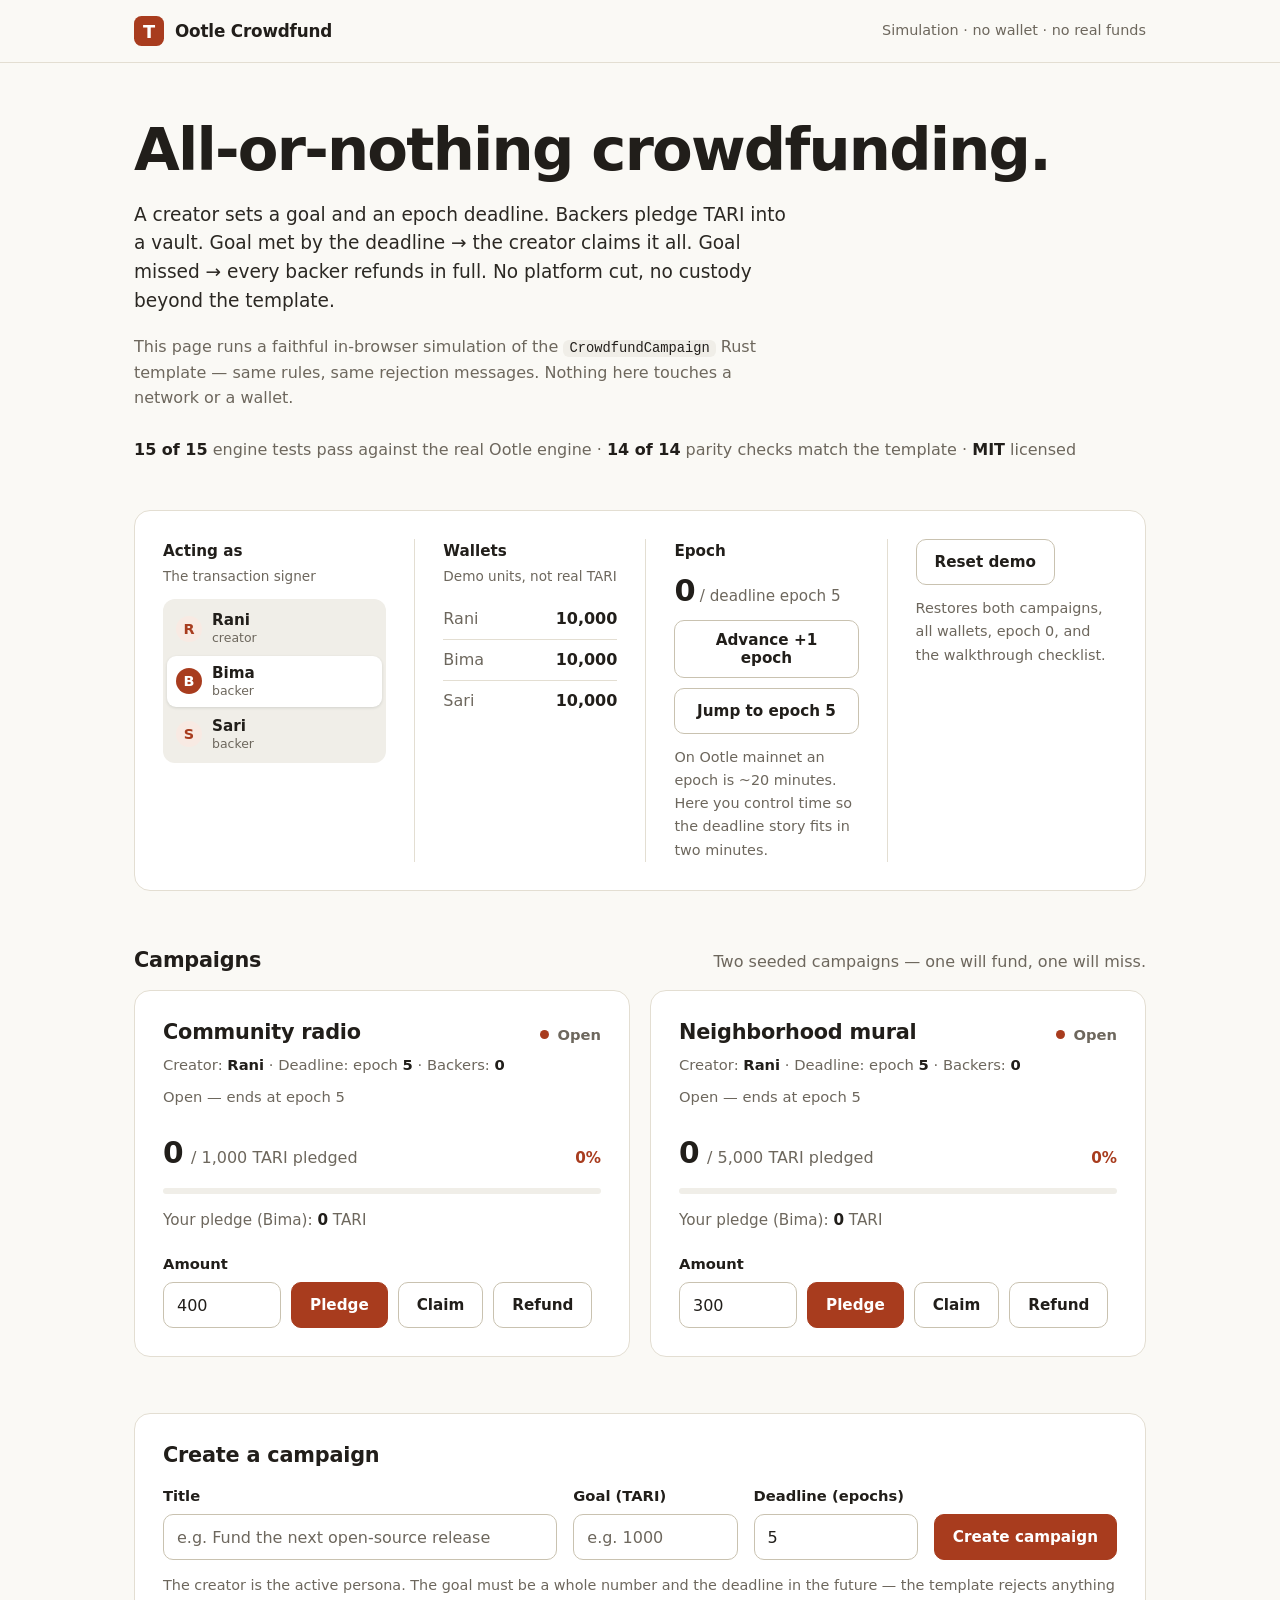
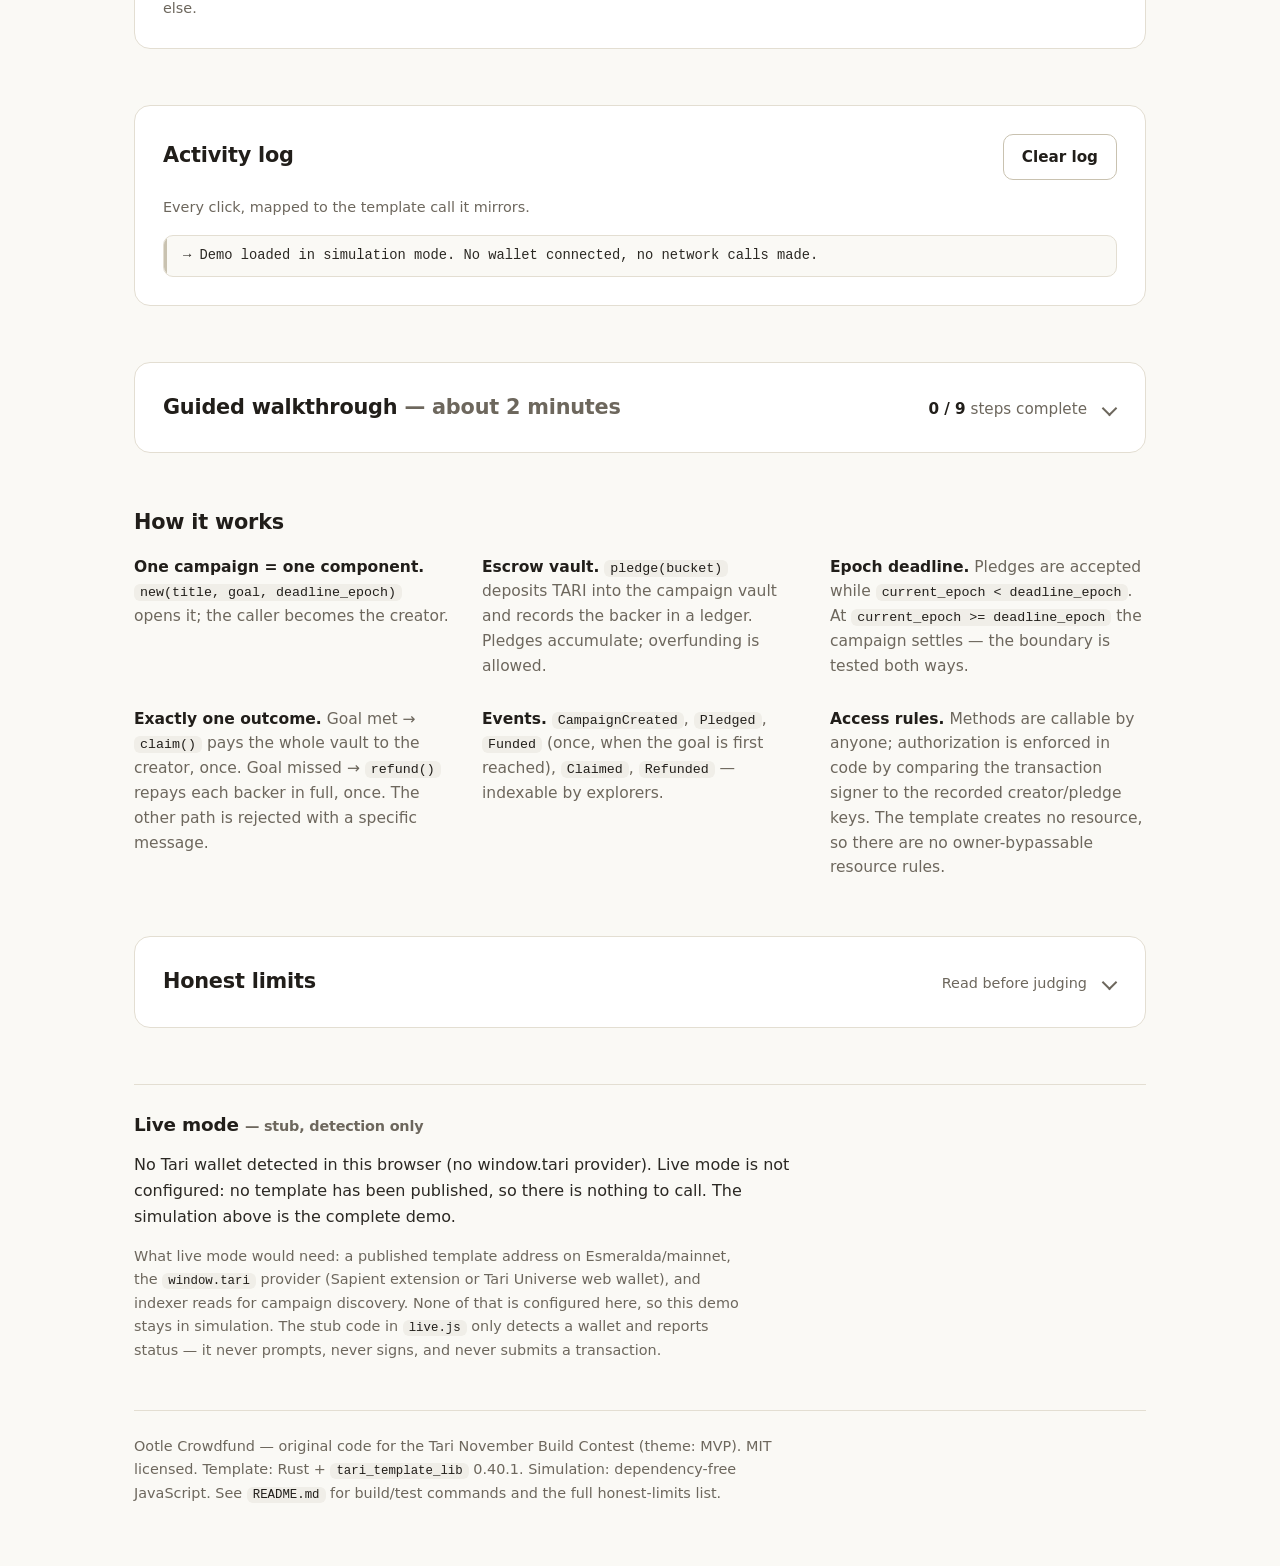
==== commit 7500b7bb: "Demo: light redesign, original identity, app-first layout Second UI/UX pass after the first redesign" ====
--- a/app/index.html
+++ b/app/index.html
@@ -5,67 +5,110 @@
 <meta name="viewport" content="width=device-width, initial-scale=1">
 <title>Ootle Crowdfund — all-or-nothing crowdfunding (simulation demo)</title>
 <meta name="description" content="All-or-nothing crowdfunding on Tari Ootle: goal met, the creator claims; goal missed, every backer refunds in full. Walletless browser simulation of the real Rust template.">
-<link rel="icon" href="data:image/svg+xml,%3Csvg xmlns='http://www.w3.org/2000/svg' viewBox='0 0 100 100'%3E%3Cdefs%3E%3ClinearGradient id='g' x1='0' y1='0' x2='1' y2='1'%3E%3Cstop offset='0' stop-color='%238b5cf6'/%3E%3Cstop offset='1' stop-color='%236d28d9'/%3E%3C/linearGradient%3E%3C/defs%3E%3Crect width='100' height='100' rx='24' fill='url(%23g)'/%3E%3Ctext x='50' y='74' font-size='60' text-anchor='middle' fill='white' font-family='sans-serif' font-weight='800'%3ET%3C/text%3E%3C/svg%3E">
+<link rel="icon" href="data:image/svg+xml,%3Csvg xmlns='http://www.w3.org/2000/svg' viewBox='0 0 100 100'%3E%3Crect width='100' height='100' rx='24' fill='%23a83c1e'/%3E%3Ctext x='50' y='72' font-size='58' text-anchor='middle' fill='white' font-family='sans-serif' font-weight='800'%3ET%3C/text%3E%3C/svg%3E">
 <link rel="stylesheet" href="style.css">
 </head>
 <body>
-<header class="hero">
-  <div class="hero-top">
-    <div class="logo" aria-hidden="true">
-      <svg viewBox="0 0 56 56" width="56" height="56">
-        <defs>
-          <linearGradient id="logo-g" x1="0" y1="0" x2="1" y2="1">
-            <stop offset="0" stop-color="#a78bfa"/>
-            <stop offset="1" stop-color="#6d28d9"/>
-          </linearGradient>
-        </defs>
-        <rect width="56" height="56" rx="15" fill="url(#logo-g)"/>
-        <text x="28" y="41" font-size="33" text-anchor="middle" fill="#fff" font-family="system-ui, sans-serif" font-weight="800">T</text>
-      </svg>
-    </div>
-    <p class="badge">SIMULATION — no wallet, no network, no real funds</p>
+<header class="topbar">
+  <div class="wrap topbar-inner">
+    <p class="brand">
+      <span class="brand-mark" aria-hidden="true">
+        <svg viewBox="0 0 32 32" width="30" height="30">
+          <rect width="32" height="32" rx="8" fill="#a83c1e"/>
+          <text x="16" y="23" font-size="19" text-anchor="middle" fill="#fff" font-family="system-ui, sans-serif" font-weight="800">T</text>
+        </svg>
+      </span>
+      Ootle Crowdfund
+    </p>
+    <p class="topbar-note">Simulation · no wallet · no real funds</p>
   </div>
-  <h1>Ootle Crowdfund</h1>
-  <p class="lede">All-or-nothing crowdfunding. A creator sets a goal and an epoch deadline.
-  Backers pledge TARI into a vault. Goal met by the deadline → the creator claims it all.
-  Goal missed → every backer refunds in full. No platform cut, no custody beyond the template.</p>
-  <div class="flow" aria-label="How a campaign settles">
-    <div class="flow-node">
-      <span class="flow-num">1</span>
-      <p><strong>Pledge</strong><span>TARI goes into the vault</span></p>
-    </div>
-    <span class="flow-arrow" aria-hidden="true">→</span>
-    <div class="flow-node">
-      <span class="flow-num">2</span>
-      <p><strong>Deadline</strong><span>Epochs settle the campaign</span></p>
-    </div>
-    <span class="flow-arrow" aria-hidden="true">→</span>
-    <div class="flow-node">
-      <span class="flow-num">3</span>
-      <p><strong>Claim or refund</strong><span>Goal met: creator claims · Goal missed: full refunds</span></p>
-    </div>
-  </div>
-  <ul class="chips" aria-label="Verification status">
-    <li><strong>15/15</strong> engine tests</li>
-    <li><strong>14/14</strong> parity tests</li>
-    <li><strong>0</strong> real funds</li>
-    <li><strong>MIT</strong> licensed</li>
-  </ul>
-  <p class="lede small">This page runs a faithful in-browser simulation of the
-  <code>CrowdfundCampaign</code> Rust template — same rules, same rejection messages.
-  The template itself is tested against the real Ootle engine (<code>cargo test</code>).
-  Nothing here touches a network or a wallet.</p>
 </header>
 
-<main>
-  <section class="card walkthrough" id="walkthrough">
+<main class="wrap">
+  <section class="intro">
+    <h1>All-or-nothing crowdfunding.</h1>
+    <p class="lede">A creator sets a goal and an epoch deadline. Backers pledge TARI into a vault.
+    Goal met by the deadline → the creator claims it all. Goal missed → every backer refunds
+    in full. No platform cut, no custody beyond the template.</p>
+    <p class="lede-note">This page runs a faithful in-browser simulation of the
+    <code>CrowdfundCampaign</code> Rust template — same rules, same rejection messages.
+    Nothing here touches a network or a wallet.</p>
+    <p class="proof"><strong>15 of 15</strong> engine tests pass against the real Ootle engine
+    · <strong>14 of 14</strong> parity checks match the template · <strong>MIT</strong> licensed</p>
+  </section>
+
+  <section class="card workspace" aria-label="Demo controls">
+    <div class="ws-group">
+      <p class="ws-label">Acting as <span class="ws-hint">The transaction signer</span></p>
+      <div class="row persona-row" role="group" aria-label="Active persona">
+        <button type="button" class="persona-btn" data-persona="rani"><span class="avatar" aria-hidden="true">R</span><span class="persona-label">Rani<small>creator</small></span></button>
+        <button type="button" class="persona-btn" data-persona="bima"><span class="avatar" aria-hidden="true">B</span><span class="persona-label">Bima<small>backer</small></span></button>
+        <button type="button" class="persona-btn" data-persona="sari"><span class="avatar" aria-hidden="true">S</span><span class="persona-label">Sari<small>backer</small></span></button>
+      </div>
+    </div>
+    <div class="ws-group">
+      <p class="ws-label">Wallets <span class="ws-hint">Demo units, not real TARI</span></p>
+      <ul class="wallets">
+        <li><span class="wallet-name">Rani</span><strong id="balance-rani">10,000</strong></li>
+        <li><span class="wallet-name">Bima</span><strong id="balance-bima">10,000</strong></li>
+        <li><span class="wallet-name">Sari</span><strong id="balance-sari">10,000</strong></li>
+      </ul>
+    </div>
+    <div class="ws-group">
+      <p class="ws-label">Epoch</p>
+      <p class="epoch-line"><strong id="epoch-display">0</strong><span class="muted"> / deadline epoch 5</span></p>
+      <div class="row epoch-actions">
+        <button id="epoch-plus-1" type="button">Advance +1 epoch</button>
+        <button id="epoch-to-deadline" type="button">Jump to epoch 5</button>
+      </div>
+      <p class="muted small ws-note">On Ootle mainnet an epoch is ~20 minutes. Here you control time so the deadline story fits in two minutes.</p>
+    </div>
+    <div class="ws-group ws-reset">
+      <button id="reset-demo" type="button">Reset demo</button>
+      <p class="muted small ws-note">Restores both campaigns, all wallets, epoch 0, and the walkthrough checklist.</p>
+    </div>
+  </section>
+
+  <section class="campaigns-section">
     <div class="section-head">
-      <div>
-        <p class="eyebrow">Guided demo</p>
-        <h2>Judge walkthrough <span class="muted">(~2 minutes)</span></h2>
-      </div>
-      <p class="steps-progress"><span id="walkthrough-count">0 / 9</span> steps complete</p>
+      <h2>Campaigns</h2>
+      <p class="muted">Two seeded campaigns — one will fund, one will miss.</p>
     </div>
+    <div id="campaigns" class="campaign-grid"></div>
+  </section>
+
+  <section class="card create">
+    <h2>Create a campaign</h2>
+    <form id="create-form">
+      <label class="field-title">Title
+        <input id="new-title" type="text" maxlength="120" required placeholder="e.g. Fund the next open-source release">
+      </label>
+      <label>Goal (TARI)
+        <input id="new-goal" type="text" inputmode="numeric" required placeholder="e.g. 1000">
+      </label>
+      <label>Deadline (epochs)
+        <input id="new-deadline" type="number" min="1" max="1000" value="5" required>
+      </label>
+      <button type="submit" class="btn-primary">Create campaign</button>
+    </form>
+    <p class="muted small">The creator is the active persona. The goal must be a whole number and the deadline in the future — the template rejects anything else.</p>
+    <p id="create-error" class="error" role="alert" hidden></p>
+  </section>
+
+  <section class="card log-card">
+    <div class="section-head">
+      <h2>Activity log</h2>
+      <button id="clear-log" type="button">Clear log</button>
+    </div>
+    <p class="muted small">Every click, mapped to the template call it mirrors.</p>
+    <ol id="log" class="log" aria-live="polite"></ol>
+  </section>
+
+  <details class="card disclosure" id="walkthrough">
+    <summary>
+      <span class="summary-title">Guided walkthrough <span class="muted">— about 2 minutes</span></span>
+      <span class="steps-progress"><span id="walkthrough-count">0 / 9</span> steps complete</span>
+    </summary>
     <p>Follow the steps. Each one ticks itself off as you do it. Rejections are part of the demo —
     they prove the template says <em>no</em> exactly when it should.</p>
     <ol class="steps">
@@ -80,85 +123,9 @@
       <li data-step="refund-after-success">Try refunding <em>Community radio</em> — it must be <em>rejected</em> (refunds closed after success).</li>
     </ol>
     <p class="muted small">Tip: switch the active persona with the “Acting as” control. The active persona is the transaction signer — the template checks it on every call.</p>
-  </section>
+  </details>
 
-  <section class="card controls">
-    <div class="panel">
-      <p class="eyebrow">Time</p>
-      <h2>Current epoch</h2>
-      <p class="epoch-big"><strong id="epoch-display">0</strong><span class="muted"> / deadline epoch 5</span></p>
-      <div class="row">
-        <button id="epoch-plus-1" type="button" class="btn-primary">Advance +1 epoch</button>
-        <button id="epoch-to-deadline" type="button">Jump to epoch 5</button>
-      </div>
-      <p class="muted small">On Ootle mainnet an epoch is ~20 minutes. Here you control time so the deadline story fits in two minutes.</p>
-    </div>
-    <div class="panel">
-      <p class="eyebrow">Transaction signer</p>
-      <h2>Acting as</h2>
-      <div class="row persona-row" role="group" aria-label="Active persona">
-        <button type="button" class="persona-btn" data-persona="rani"><span class="avatar" aria-hidden="true">R</span><span class="persona-label">Rani<small>creator</small></span></button>
-        <button type="button" class="persona-btn" data-persona="bima"><span class="avatar" aria-hidden="true">B</span><span class="persona-label">Bima<small>backer</small></span></button>
-        <button type="button" class="persona-btn" data-persona="sari"><span class="avatar" aria-hidden="true">S</span><span class="persona-label">Sari<small>backer</small></span></button>
-      </div>
-      <h2 class="wallets-title">Wallets <span class="muted">(demo units, not real TARI)</span></h2>
-      <ul class="wallets">
-        <li><span class="wallet-name">Rani</span><strong id="balance-rani">10,000</strong></li>
-        <li><span class="wallet-name">Bima</span><strong id="balance-bima">10,000</strong></li>
-        <li><span class="wallet-name">Sari</span><strong id="balance-sari">10,000</strong></li>
-      </ul>
-    </div>
-    <div class="panel">
-      <p class="eyebrow">Demo</p>
-      <h2>Start over</h2>
-      <button id="reset-demo" type="button">Reset demo</button>
-      <p class="muted small">Restores both campaigns, all wallets, epoch 0, and the walkthrough checklist.</p>
-    </div>
-  </section>
-
-  <section class="campaigns-section">
-    <div class="section-head">
-      <div>
-        <p class="eyebrow">Live simulation</p>
-        <h2>Campaigns</h2>
-      </div>
-      <p class="muted small">Two seeded campaigns — one will fund, one will miss.</p>
-    </div>
-    <div id="campaigns" class="campaign-grid"></div>
-  </section>
-
-  <section class="card">
-    <p class="eyebrow">New campaign</p>
-    <h2>Create a campaign</h2>
-    <form id="create-form">
-      <label class="field-wide">Title
-        <input id="new-title" type="text" maxlength="120" required placeholder="e.g. Fund the next open-source release">
-      </label>
-      <label>Goal (TARI units, whole number)
-        <input id="new-goal" type="text" inputmode="numeric" required placeholder="e.g. 1000">
-      </label>
-      <label>Deadline (epochs from now)
-        <input id="new-deadline" type="number" min="1" max="1000" value="5" required>
-      </label>
-      <button type="submit" class="btn-primary">Create campaign</button>
-    </form>
-    <p class="muted small">The creator is the active persona. The deadline must be in the future — the template rejects anything else.</p>
-    <p id="create-error" class="error" role="alert" hidden></p>
-  </section>
-
-  <section class="card">
-    <div class="section-head">
-      <div>
-        <p class="eyebrow">Trace</p>
-        <h2>Activity log <span class="muted">— every click, mapped to the template call it mirrors</span></h2>
-      </div>
-      <button id="clear-log" type="button">Clear log</button>
-    </div>
-    <ol id="log" class="log" aria-live="polite"></ol>
-  </section>
-
-  <section class="card">
-    <p class="eyebrow">Template mechanics</p>
+  <section class="how">
     <h2>How it works</h2>
     <ul class="features">
       <li><strong>One campaign = one component.</strong> <code>new(title, goal, deadline_epoch)</code> opens it; the caller becomes the creator.</li>
@@ -170,9 +137,11 @@
     </ul>
   </section>
 
-  <section class="card limits">
-    <p class="eyebrow eyebrow-amber">Read before judging</p>
-    <h2>Honest limits</h2>
+  <details class="card disclosure limits" id="limits">
+    <summary>
+      <span class="summary-title">Honest limits</span>
+      <span class="muted small">Read before judging</span>
+    </summary>
     <ul>
       <li><strong>This page is a simulation.</strong> No template has been published to Esmeralda or mainnet, and no on-chain state exists. The simulation mirrors the template rules and is parity-tested (<code>node --test app/sim.test.mjs</code>); the template rules are proven against the real engine (<code>cargo test</code>, 15 tests).</li>
       <li><strong>Pledge amounts are public.</strong> Vault-based accounting means anyone can read who pledged how much. That is a deliberate v1 design choice, not an oversight. Hiding amounts would need a confidential/stealth design and is out of scope.</li>
@@ -180,11 +149,10 @@
       <li><strong>Live mode is not wired up.</strong> The section below detects a Tari wallet but cannot transact: no template address is published, so there is nothing to call. It will honestly say so. Never trust a demo that claims a live path it cannot show.</li>
       <li><strong>Epochs are coarse on real networks</strong> (~20 min mainnet, ~1 h Esmeralda), so real campaigns run for days, not minutes. The demo's epoch control exists only to make the story judgeable in two minutes.</li>
     </ul>
-  </section>
+  </details>
 
-  <section class="card live" id="live">
-    <p class="eyebrow">Optional · not verified · stub</p>
-    <h2>Live mode <span class="badge small">STUB</span></h2>
+  <section class="live" id="live">
+    <h2>Live mode <span class="muted small">— stub, detection only</span></h2>
     <p id="live-status">Checking for a Tari wallet…</p>
     <p class="muted small">What live mode would need: a published template address on Esmeralda/mainnet, the
     <code>window.tari</code> provider (Sapient extension or Tari Universe web wallet), and indexer reads for
--- a/app/style.css
+++ b/app/style.css
@@ -1,33 +1,38 @@
-/* Ootle Crowdfund demo — visual layer.
+/* Ootle Crowdfund demo — visual layer, second pass.
  *
- * Dark, Tari-violet identity. No external assets: system font stack,
- * CSS gradients, and inline SVG only, so the page works fully offline.
- * All class/id hooks used by app.js are preserved; this file only
- * changes how things look, never what they do. */
+ * LIGHT, calm, confident, and ORIGINAL: bright neutral paper, warm
+ * near-black ink, one rust accent used sparingly, hairline dividers,
+ * generous whitespace, and a bold grotesque display headline. This
+ * identity is our own — it deliberately does not imitate any other
+ * entry's palette, typography, or devices. No external assets, so the
+ * page works fully offline. All class/id hooks used by app.js are
+ * preserved; this file only changes how things look, never what
+ * they do.
+ *
+ * Contrast (WCAG AA, verified by script against the shipped CSS):
+ * body ink on paper/surface, secondary text on paper/surface, and
+ * white on the accent button all exceed 4.5:1. */
 
 :root {
-  --bg: #0a0a13;
-  --surface: #121222;
-  --surface-2: #191930;
-  --surface-3: #22223e;
-  --text: #edeff7;
-  --muted: #a8b0c8;
-  --line: #2b2b47;
-  --line-bright: #3d3d63;
-  --violet: #8b5cf6;
-  --violet-bright: #a78bfa;
-  --violet-deep: #6d28d9;
-  --violet-soft: rgba(139, 92, 246, 0.14);
-  --green: #34d399;
-  --green-deep: #059669;
-  --green-soft: rgba(52, 211, 153, 0.12);
-  --amber: #fbbf24;
-  --amber-soft: rgba(251, 191, 36, 0.12);
-  --red: #f87171;
-  --red-soft: rgba(248, 113, 113, 0.12);
+  --paper: #faf9f5;
+  --surface: #ffffff;
+  --surface-2: #f0eee8;
+  --ink: #211e1a;
+  --text: #2b2823;
+  --secondary: #6d675d;
+  --line: #e3ded2;
+  --line-strong: #c9c2b0;
+  --accent: #a83c1e;
+  --accent-deep: #8c3018;
+  --accent-soft: #f8eae3;
+  --ok: #2e7d5b;
+  --warn: #96690f;
+  --bad: #b3402e;
+  --error-bg: #fbeeea;
+  --error-line: #ecc9bf;
+  --error-text: #8f2f22;
   --radius: 16px;
   --radius-sm: 10px;
-  --shadow: 0 18px 40px rgba(0, 0, 0, 0.35);
   --font: system-ui, -apple-system, "Segoe UI", Roboto, "Helvetica Neue", Arial, sans-serif;
   --mono: ui-monospace, "SF Mono", "Cascadia Mono", Menlo, Consolas, monospace;
 }
@@ -39,59 +44,39 @@
 body {
   margin: 0;
   font-family: var(--font);
-  background: var(--bg);
+  background: var(--paper);
   color: var(--text);
-  line-height: 1.55;
+  font-size: 16px;
+  line-height: 1.6;
   -webkit-font-smoothing: antialiased;
 }
 
-/* Ambient violet glow behind the hero — purely decorative. */
-body::before {
-  content: "";
-  position: fixed;
-  inset: 0;
-  z-index: -1;
-  pointer-events: none;
-  background:
-    radial-gradient(640px 340px at 18% -60px, rgba(124, 58, 237, 0.28), transparent 70%),
-    radial-gradient(520px 300px at 88% 8%, rgba(56, 189, 248, 0.10), transparent 70%);
-}
-
-.hero, main { max-width: 1020px; margin: 0 auto; padding: 0 20px; }
-.hero { padding-top: 40px; padding-bottom: 8px; }
-main { padding-bottom: 56px; }
+::selection { background: var(--accent-soft); }
+
+.wrap { max-width: 1060px; margin: 0 auto; padding: 0 24px; }
+main.wrap { padding-bottom: 64px; }
 
 /* ---------- Typography ---------- */
 
 h1 {
-  margin: 14px 0 10px;
-  font-size: clamp(2.5rem, 6vw, 3.7rem);
-  line-height: 1.05;
+  margin: 0 0 20px;
+  font-size: clamp(2.5rem, 5.5vw, 3.7rem);
+  line-height: 1.04;
   letter-spacing: -0.03em;
   font-weight: 800;
-}
-h2 { margin: 0 0 8px; font-size: 1.35rem; letter-spacing: -0.01em; line-height: 1.25; }
-h3 { margin: 0; font-size: 1.2rem; letter-spacing: -0.01em; }
-
-.eyebrow {
-  margin: 0 0 4px;
-  font-size: 0.72rem;
-  font-weight: 800;
-  letter-spacing: 0.14em;
-  text-transform: uppercase;
-  color: var(--violet-bright);
-}
-.eyebrow-amber { color: var(--amber); }
-
-.muted { color: var(--muted); }
-.small { font-size: 0.88rem; }
-.lede { max-width: 62ch; font-size: 1.08rem; color: #d5d8e6; }
-.lede.small { font-size: 0.92rem; color: var(--muted); }
+  color: var(--ink);
+}
+h2 { margin: 0 0 6px; font-size: 1.3rem; line-height: 1.3; letter-spacing: -0.01em; color: var(--ink); }
+h3 { margin: 0; font-size: 1.3rem; line-height: 1.3; letter-spacing: -0.01em; color: var(--ink); }
+
+.muted { color: var(--secondary); }
+.small { font-size: 0.9rem; }
 
 code {
   font-family: var(--mono);
-  background: var(--surface-3);
-  padding: 2px 6px;
+  background: var(--surface-2);
+  color: var(--ink);
+  padding: 1px 6px;
   border-radius: 6px;
   font-size: 0.86em;
   overflow-wrap: anywhere;
@@ -99,120 +84,344 @@
 
 .section-head {
   display: flex;
-  align-items: flex-end;
+  align-items: baseline;
   justify-content: space-between;
   gap: 16px;
   flex-wrap: wrap;
-  margin-bottom: 4px;
+  margin-bottom: 16px;
 }
 .section-head h2 { margin-bottom: 0; }
-.section-head .muted.small { margin: 0; }
-
-/* ---------- Hero ---------- */
-
-.hero-top { display: flex; align-items: center; gap: 14px; flex-wrap: wrap; }
-.logo { line-height: 0; filter: drop-shadow(0 8px 20px rgba(124, 58, 237, 0.45)); }
-
-.badge {
-  display: inline-block;
-  background: var(--amber-soft);
-  color: var(--amber);
-  border: 1px solid rgba(251, 191, 36, 0.45);
-  font-weight: 700;
-  font-size: 0.78rem;
-  letter-spacing: 0.05em;
-  padding: 5px 12px;
-  border-radius: 999px;
+.section-head p { margin: 0; }
+
+/* ---------- Top bar ---------- */
+
+.topbar { border-bottom: 1px solid var(--line); }
+.topbar-inner {
+  display: flex;
+  align-items: center;
+  justify-content: space-between;
+  gap: 16px;
+  min-height: 62px;
+  flex-wrap: wrap;
+  padding-top: 10px;
+  padding-bottom: 10px;
+}
+.brand {
   margin: 0;
-}
-.badge.small { font-size: 0.68rem; padding: 3px 9px; vertical-align: middle; }
-
-.flow {
-  display: flex;
-  align-items: stretch;
-  gap: 10px;
-  margin: 26px 0 18px;
-  flex-wrap: wrap;
-}
-.flow-node {
-  flex: 1 1 180px;
-  display: flex;
-  gap: 12px;
-  align-items: flex-start;
+  display: flex;
+  align-items: center;
+  gap: 11px;
+  font-size: 1.05rem;
+  font-weight: 650;
+  letter-spacing: -0.01em;
+  color: var(--ink);
+}
+.brand-mark { line-height: 0; }
+.topbar-note { margin: 0; font-size: 0.9rem; color: var(--secondary); }
+
+/* ---------- Intro ---------- */
+
+.intro { padding: 56px 0 8px; }
+.lede { max-width: 56ch; font-size: 1.16rem; line-height: 1.55; margin: 0; }
+.lede-note { max-width: 62ch; color: var(--secondary); margin: 18px 0 0; }
+.proof { margin: 26px 0 0; color: var(--secondary); }
+.proof strong { color: var(--ink); font-weight: 650; font-variant-numeric: tabular-nums; }
+
+/* ---------- Cards ---------- */
+
+.card {
   background: var(--surface);
   border: 1px solid var(--line);
-  border-radius: var(--radius-sm);
-  padding: 12px 14px;
-}
-.flow-node p { margin: 0; display: grid; gap: 1px; font-size: 0.92rem; line-height: 1.35; }
-.flow-node p span { color: var(--muted); font-size: 0.84rem; }
-.flow-num {
-  flex: none;
-  width: 28px;
-  height: 28px;
+  border-radius: var(--radius);
+  padding: 28px;
+}
+
+/* ---------- Workspace ---------- */
+
+.workspace {
+  margin: 40px 0 0;
+  display: grid;
+  grid-template-columns: 1.1fr 1fr 1.05fr auto;
+  gap: 28px;
+}
+.ws-group { min-width: 0; }
+.ws-group + .ws-group { border-left: 1px solid var(--line); padding-left: 28px; }
+.ws-label { margin: 0 0 12px; font-weight: 650; color: var(--ink); font-size: 0.95rem; }
+.ws-hint { display: block; font-weight: 400; color: var(--secondary); font-size: 0.85rem; margin-top: 2px; }
+.ws-note { margin: 12px 0 0; }
+
+/* Vertical account-switcher list: roomy at every width, one clear
+ * active row. Buttons stay .persona-btn with .active + data-persona.
+ * (Higher specificity than .row, which sets a horizontal alignment.) */
+.workspace .persona-row { gap: 2px; background: var(--surface-2); border-radius: 12px; padding: 4px; display: flex; flex-direction: column; flex-wrap: nowrap; align-items: stretch; }
+.persona-btn {
+  display: flex;
+  align-items: center;
+  gap: 10px;
+  padding: 8px 12px 8px 9px;
+  border: none;
+  background: transparent;
+  border-radius: 9px;
+  min-height: 48px;
+  text-align: left;
+}
+.persona-btn:hover:not(.active) { background: rgba(255, 255, 255, 0.55); }
+.persona-btn.active { background: var(--surface); box-shadow: 0 1px 3px rgba(28, 43, 35, 0.14); }
+.avatar {
+  width: 26px;
+  height: 26px;
   border-radius: 50%;
   display: grid;
   place-items: center;
-  background: linear-gradient(135deg, var(--violet), var(--violet-deep));
+  background: var(--accent-soft);
+  color: var(--accent);
+  font-weight: 700;
+  font-size: 0.9rem;
+  flex: none;
+}
+.persona-btn.active .avatar { background: var(--accent); color: #fff; }
+.persona-label { display: grid; line-height: 1.25; font-size: 0.95rem; font-weight: 600; color: var(--ink); }
+.persona-label small { color: var(--secondary); font-size: 0.78rem; font-weight: 400; }
+
+.wallets { list-style: none; padding: 0; margin: 0; display: grid; }
+.wallets li {
+  display: flex;
+  justify-content: space-between;
+  align-items: baseline;
+  gap: 16px;
+  padding: 7px 0;
+  border-bottom: 1px solid var(--line);
+}
+.wallets li:last-child { border-bottom: none; }
+.wallet-name { color: var(--secondary); }
+.wallets strong { font-variant-numeric: tabular-nums; color: var(--ink); }
+
+.epoch-line { margin: 0 0 12px; }
+.epoch-line strong {
+  font-size: 1.9rem;
+  line-height: 1;
+  font-weight: 650;
+  letter-spacing: -0.02em;
+  font-variant-numeric: tabular-nums;
+  color: var(--ink);
+}
+.epoch-line .muted { font-size: 0.95rem; }
+
+.workspace .epoch-actions { flex-direction: column; flex-wrap: nowrap; align-items: stretch; }
+
+.ws-reset { display: flex; flex-direction: column; align-items: flex-start; gap: 4px; }
+.ws-reset .ws-note { margin-top: 8px; max-width: 22ch; }
+
+/* ---------- Buttons & inputs ---------- */
+
+.row { display: flex; flex-wrap: wrap; gap: 10px; align-items: end; }
+
+button {
+  background: var(--surface);
+  color: var(--ink);
+  border: 1px solid var(--line-strong);
+  border-radius: var(--radius-sm);
+  padding: 10px 18px;
+  min-height: 46px;
+  font-weight: 600;
+  cursor: pointer;
+  font-size: 0.95rem;
+  font-family: inherit;
+  transition: background-color 120ms ease, border-color 120ms ease;
+}
+button:hover:not(:disabled) { background: var(--surface-2); border-color: #a8a28a; }
+button:active:not(:disabled) { background: #e7e5d8; }
+button:disabled {
+  background: var(--surface);
+  color: #8a857a;
+  border-color: var(--line);
+  cursor: not-allowed;
+}
+button:focus-visible, input:focus-visible, summary:focus-visible {
+  outline: 2px solid var(--accent);
+  outline-offset: 2px;
+}
+
+.btn-primary {
+  background: var(--accent);
+  border-color: var(--accent);
   color: #fff;
-  font-weight: 800;
-  font-size: 0.9rem;
-}
-.flow-arrow { align-self: center; color: var(--violet-bright); font-weight: 800; font-size: 1.2rem; }
-
-.chips {
+}
+.btn-primary:hover:not(:disabled) { background: var(--accent-deep); border-color: var(--accent-deep); }
+.btn-primary:active:not(:disabled) { background: var(--accent-deep); }
+
+label { display: grid; gap: 7px; font-size: 0.92rem; font-weight: 600; color: var(--ink); }
+input {
+  background: #fff;
+  color: var(--ink);
+  border: 1px solid var(--line-strong);
+  border-radius: var(--radius-sm);
+  padding: 11px 13px;
+  min-height: 46px;
+  font-size: 1rem;
+  font-family: inherit;
+  width: 100%;
+}
+input::placeholder { color: var(--secondary); }
+
+/* ---------- Campaign cards ---------- */
+
+.campaigns-section { margin: 56px 0 0; }
+.campaign-grid { display: grid; grid-template-columns: 1fr 1fr; gap: 20px; }
+.campaign { margin: 0; display: flex; flex-direction: column; }
+
+.campaign-head { display: flex; align-items: flex-start; justify-content: space-between; gap: 14px; }
+.meta { margin: 7px 0 0; font-size: 0.92rem; }
+.meta strong { color: var(--ink); font-variant-numeric: tabular-nums; }
+
+/* Status: a small dot plus plain text. No pill, no fill. The dot color
+ * is the only semantic color on the card; the text stays secondary. */
+.status {
+  flex: none;
+  display: flex;
+  align-items: center;
+  gap: 8px;
+  margin: 4px 0 0;
+  font-size: 0.92rem;
+  font-weight: 600;
+  color: var(--secondary);
+  white-space: nowrap;
+}
+.status::before {
+  content: "";
+  width: 9px;
+  height: 9px;
+  border-radius: 50%;
+  background: var(--secondary);
+  flex: none;
+}
+.status[data-state="open"]::before { background: var(--accent); }
+.status[data-state="open-funded"]::before { background: var(--warn); }
+.status[data-state="settled-funded"]::before { background: var(--ok); }
+.status[data-state="settled-failed"]::before { background: var(--bad); }
+.status[data-state="claimed"]::before { background: var(--ok); }
+
+.status-note { margin: 8px 0 0; font-size: 0.92rem; }
+
+.raised { margin: 22px 0 10px; display: flex; align-items: baseline; gap: 8px; flex-wrap: wrap; }
+.raised .total { font-size: 1.85rem; font-weight: 650; letter-spacing: -0.02em; font-variant-numeric: tabular-nums; color: var(--ink); }
+.raised-goal { color: var(--secondary); font-variant-numeric: tabular-nums; }
+.pct-badge {
+  margin-left: auto;
+  font-size: 0.95rem;
+  font-weight: 650;
+  color: var(--accent);
+  font-variant-numeric: tabular-nums;
+}
+
+.progress {
+  height: 6px;
+  background: var(--surface-2);
+  border-radius: 999px;
+  overflow: hidden;
+}
+.progress-bar {
+  height: 100%;
+  background: var(--accent);
+  border-radius: 999px;
+  transition: width 350ms ease;
+}
+
+.mine-line { margin: 14px 0 0; font-size: 0.95rem; color: var(--secondary); }
+.mine-line strong { color: var(--ink); font-variant-numeric: tabular-nums; }
+
+.campaign .row { margin-top: 20px; }
+.campaign .row label { flex: 0 0 118px; }
+.campaign .row input.amount { width: 100%; }
+
+.error {
+  color: var(--error-text);
+  font-weight: 600;
+  background: var(--error-bg);
+  border: 1px solid var(--error-line);
+  border-radius: var(--radius-sm);
+  padding: 10px 14px;
+  margin: 18px 0 0;
+}
+
+/* ---------- Create form ---------- */
+
+.create { margin-top: 56px; }
+#create-form {
+  display: grid;
+  grid-template-columns: 2.4fr 1fr 1fr auto;
+  gap: 16px;
+  align-items: end;
+  margin-top: 14px;
+}
+.create .muted.small { margin: 14px 0 0; }
+
+/* ---------- Activity log ---------- */
+
+.log-card { margin-top: 56px; }
+.log {
   list-style: none;
-  display: flex;
+  padding: 0;
+  margin: 16px 0 0;
+  max-height: 280px;
+  overflow-y: auto;
+  border: 1px solid var(--line);
+  border-radius: var(--radius-sm);
+  background: var(--paper);
+  font-family: var(--mono);
+  font-size: 0.86rem;
+  line-height: 1.6;
+}
+.log li {
+  padding: 9px 14px 9px 16px;
+  border-bottom: 1px solid var(--line);
+  border-left: 3px solid var(--line-strong);
+  overflow-wrap: anywhere;
+}
+.log li:last-child { border-bottom: none; }
+.log li.call { color: var(--text); border-left-color: var(--line-strong); }
+.log li.ok { color: var(--ok); border-left-color: var(--ok); }
+.log li.reject { color: var(--bad); border-left-color: var(--bad); }
+
+/* ---------- Collapsible sections ---------- */
+
+.disclosure { margin-top: 56px; }
+.disclosure summary {
+  position: relative;
+  display: flex;
+  align-items: baseline;
+  justify-content: space-between;
+  gap: 8px 16px;
   flex-wrap: wrap;
-  gap: 8px;
-  padding: 0;
-  margin: 0 0 18px;
-  font-size: 0.86rem;
-  color: var(--muted);
-}
-.chips li {
-  background: var(--surface);
-  border: 1px solid var(--line);
-  border-radius: 999px;
-  padding: 5px 12px;
-}
-.chips strong { color: var(--green); font-variant-numeric: tabular-nums; }
-
-/* ---------- Cards ---------- */
-
-.card {
-  background: linear-gradient(180deg, var(--surface-2), var(--surface));
-  border: 1px solid var(--line);
-  border-radius: var(--radius);
-  padding: 24px;
-  margin: 20px 0;
-  box-shadow: var(--shadow);
-}
-
-/* ---------- Walkthrough checklist ---------- */
-
-.steps-progress {
-  margin: 0;
-  font-size: 0.9rem;
-  color: var(--muted);
-  background: var(--surface-3);
-  border: 1px solid var(--line);
-  border-radius: 999px;
-  padding: 6px 14px;
-  white-space: nowrap;
-}
-.steps-progress span { color: var(--text); font-weight: 800; font-variant-numeric: tabular-nums; }
-
-.steps {
+  cursor: pointer;
   list-style: none;
-  counter-reset: step;
-  padding: 0;
-  margin: 16px 0;
-}
+  padding-right: 30px;
+}
+.disclosure summary::-webkit-details-marker { display: none; }
+.disclosure summary::after {
+  content: "";
+  position: absolute;
+  right: 2px;
+  top: 12px;
+  width: 9px;
+  height: 9px;
+  border-right: 2px solid var(--secondary);
+  border-bottom: 2px solid var(--secondary);
+  transform: rotate(45deg);
+  flex: none;
+  transition: transform 160ms ease;
+}
+.disclosure[open ] summary::after { transform: rotate(225deg); }
+.summary-title { font-size: 1.3rem; font-weight: 650; letter-spacing: -0.01em; color: var(--ink); }
+.steps-progress { color: var(--secondary); font-size: 0.95rem; white-space: nowrap; }
+.steps-progress span { color: var(--ink); font-weight: 650; font-variant-numeric: tabular-nums; }
+.disclosure > :not(summary) { margin-top: 16px; }
+
+.steps { list-style: none; counter-reset: step; padding: 0; margin: 0; }
 .steps li {
   position: relative;
   counter-increment: step;
-  padding: 10px 0 10px 48px;
+  padding: 12px 0 12px 46px;
   border-bottom: 1px solid var(--line);
 }
 .steps li:last-child { border-bottom: none; }
@@ -220,360 +429,79 @@
   content: counter(step);
   position: absolute;
   left: 0;
-  top: 8px;
-  width: 30px;
-  height: 30px;
+  top: 10px;
+  width: 29px;
+  height: 29px;
   border-radius: 50%;
   display: grid;
   place-items: center;
-  background: var(--surface-3);
-  border: 1px solid var(--line-bright);
-  color: var(--text);
-  font-weight: 800;
+  background: var(--surface);
+  border: 1px solid var(--line-strong);
+  color: var(--secondary);
+  font-weight: 650;
   font-size: 0.88rem;
   font-variant-numeric: tabular-nums;
 }
-.steps li::after {
-  content: "";
-  position: absolute;
-  left: 14px;
-  top: 40px;
-  bottom: -2px;
-  width: 2px;
-  background: var(--line);
-}
-.steps li:last-child::after { display: none; }
-.steps li.done { color: #c9f5e3; }
+.steps li.done { color: var(--text); }
 .steps li.done::before {
   content: "✓";
-  background: var(--green-deep);
-  border-color: var(--green);
+  background: var(--accent);
+  border-color: var(--accent);
   color: #fff;
 }
-.steps li.done::after { background: var(--green-deep); }
-
-/* ---------- Controls ---------- */
-
-.controls {
-  display: grid;
-  grid-template-columns: 1fr 1.5fr 0.85fr;
-  gap: 24px;
-}
-.panel { min-width: 0; }
-.panel h2 { font-size: 1.1rem; }
-.panel .row { margin: 10px 0; }
-
-.epoch-big { margin: 4px 0 6px; font-size: 1rem; }
-.epoch-big strong {
-  font-size: 2.6rem;
-  line-height: 1;
-  font-weight: 800;
-  letter-spacing: -0.02em;
-  font-variant-numeric: tabular-nums;
-}
-
-.persona-row { gap: 10px; }
-.persona-btn {
-  display: inline-flex;
-  align-items: center;
-  gap: 10px;
-  padding: 8px 14px 8px 8px;
-  text-align: left;
-}
-.avatar {
-  width: 34px;
-  height: 34px;
-  border-radius: 50%;
-  display: grid;
-  place-items: center;
-  background: var(--surface-3);
-  border: 1px solid var(--line-bright);
-  font-weight: 800;
-}
-.persona-label { display: grid; line-height: 1.2; font-size: 0.95rem; }
-.persona-label small { color: var(--muted); font-size: 0.78rem; font-weight: 400; }
-.persona-btn.active .avatar { background: rgba(0, 0, 0, 0.18); border-color: transparent; color: #fff; }
-.persona-btn.active .persona-label small { color: rgba(255, 255, 255, 0.82); }
-
-.wallets-title { margin-top: 18px; }
-.wallets { list-style: none; padding: 0; margin: 8px 0 0; display: grid; gap: 6px; }
-.wallets li {
-  display: flex;
-  justify-content: space-between;
-  align-items: baseline;
-  background: var(--surface);
-  border: 1px solid var(--line);
-  border-radius: var(--radius-sm);
-  padding: 7px 12px;
-}
-.wallet-name { color: var(--muted); }
-.wallets strong { font-variant-numeric: tabular-nums; }
-
-/* ---------- Buttons & inputs ---------- */
-
-.row { display: flex; flex-wrap: wrap; gap: 8px; align-items: end; }
-
-button {
-  background: var(--surface-3);
-  color: var(--text);
-  border: 1px solid var(--line-bright);
-  border-radius: var(--radius-sm);
-  padding: 10px 16px;
-  min-height: 44px;
-  font-weight: 700;
-  cursor: pointer;
-  font-size: 0.95rem;
-  font-family: inherit;
-  transition: transform 120ms ease, filter 120ms ease, border-color 120ms ease, box-shadow 120ms ease;
-}
-button:hover:not(:disabled) { filter: brightness(1.15); border-color: var(--violet-bright); }
-button:active:not(:disabled) { transform: translateY(1px); }
-button:disabled {
-  background: var(--surface);
-  color: var(--muted);
-  border: 1px solid var(--line);
-  cursor: not-allowed;
-  filter: none;
-  transform: none;
-}
-button:focus-visible, input:focus-visible {
-  outline: 2px solid var(--violet-bright);
-  outline-offset: 2px;
-}
-
-.btn-primary {
-  background: linear-gradient(135deg, var(--violet), var(--violet-deep));
-  border-color: transparent;
-  color: #fff;
-  box-shadow: 0 8px 20px rgba(124, 58, 237, 0.35);
-}
-.btn-primary:hover:not(:disabled) { border-color: transparent; box-shadow: 0 10px 24px rgba(124, 58, 237, 0.5); }
-.btn-success {
-  background: linear-gradient(135deg, #10b981, var(--green-deep));
-  border-color: transparent;
-  color: #fff;
-  box-shadow: 0 8px 20px rgba(5, 150, 105, 0.3);
-}
-.btn-success:hover:not(:disabled) { border-color: transparent; }
-.persona-btn.active {
-  background: linear-gradient(135deg, var(--violet), var(--violet-deep));
-  border-color: transparent;
-  color: #fff;
-  box-shadow: 0 8px 20px rgba(124, 58, 237, 0.35);
-}
-
-label { display: grid; gap: 6px; font-size: 0.9rem; font-weight: 600; }
-input {
-  background: var(--bg);
-  color: var(--text);
-  border: 1px solid var(--line-bright);
-  border-radius: var(--radius-sm);
-  padding: 10px 12px;
-  min-height: 44px;
-  font-size: 1rem;
-  font-family: inherit;
-  width: 100%;
-}
-input::placeholder { color: #6d7692; }
-input.amount { width: 120px; }
-
-/* ---------- Campaign cards ---------- */
-
-.campaigns-section { margin: 28px 0 4px; }
-.campaign-grid { display: grid; grid-template-columns: 1fr 1fr; gap: 18px; margin-top: 14px; }
-.campaign {
-  margin: 0;
-  display: flex;
-  flex-direction: column;
-  gap: 0;
-  transition: transform 160ms ease, border-color 160ms ease;
-}
-.campaign:hover { transform: translateY(-2px); border-color: var(--line-bright); }
-
-.campaign-head { display: flex; align-items: flex-start; justify-content: space-between; gap: 12px; }
-.meta { margin: 6px 0 0; font-size: 0.88rem; }
-.meta strong { color: var(--text); font-variant-numeric: tabular-nums; }
-
-.status {
-  flex: none;
-  margin: 0;
-  font-size: 0.76rem;
-  font-weight: 800;
-  letter-spacing: 0.04em;
-  text-transform: uppercase;
-  white-space: nowrap;
-  padding: 5px 11px;
-  border-radius: 999px;
-  border: 1px solid var(--line-bright);
-  background: var(--surface-3);
-  color: var(--muted);
-}
-.status[data-state="open"] { background: var(--violet-soft); border-color: rgba(139, 92, 246, 0.5); color: var(--violet-bright); }
-.status[data-state="open-funded"] { background: var(--amber-soft); border-color: rgba(251, 191, 36, 0.5); color: var(--amber); }
-.status[data-state="settled-funded"] { background: var(--green-soft); border-color: rgba(52, 211, 153, 0.5); color: var(--green); }
-.status[data-state="settled-failed"] { background: var(--red-soft); border-color: rgba(248, 113, 113, 0.45); color: var(--red); }
-.status[data-state="claimed"] { background: var(--green-soft); border-color: rgba(52, 211, 153, 0.5); color: var(--green); }
-
-.status-note { margin: 10px 0 0; }
-
-.raised { margin: 18px 0 8px; display: flex; align-items: baseline; gap: 8px; flex-wrap: wrap; }
-.raised .total { font-size: 1.7rem; font-weight: 800; letter-spacing: -0.02em; font-variant-numeric: tabular-nums; }
-.raised-goal { color: var(--muted); font-variant-numeric: tabular-nums; }
-.pct-badge {
-  margin-left: auto;
-  font-size: 0.85rem;
-  font-weight: 800;
-  color: var(--violet-bright);
-  background: var(--violet-soft);
-  border: 1px solid rgba(139, 92, 246, 0.4);
-  border-radius: 999px;
-  padding: 2px 10px;
-  font-variant-numeric: tabular-nums;
-}
-
-.progress {
-  height: 12px;
-  background: var(--bg);
-  border-radius: 999px;
-  overflow: hidden;
-  border: 1px solid var(--line);
-}
-.progress-bar {
-  height: 100%;
-  background: linear-gradient(90deg, var(--violet-deep), var(--violet-bright));
-  border-radius: 999px;
-  transition: width 350ms ease;
-}
-.progress.full .progress-bar { background: linear-gradient(90deg, var(--green-deep), var(--green)); box-shadow: 0 0 12px rgba(52, 211, 153, 0.55); }
-
-.mine-line {
-  margin: 12px 0 0;
-  padding: 9px 12px;
-  background: var(--surface);
-  border: 1px dashed var(--line-bright);
-  border-radius: var(--radius-sm);
-  font-size: 0.9rem;
-  color: var(--muted);
-}
-.mine-line strong { color: var(--text); font-variant-numeric: tabular-nums; }
-
-.campaign .row { margin-top: 16px; }
-.campaign .row label { flex: 1 1 110px; max-width: 150px; }
-.campaign .row input.amount { width: 100%; }
-
-.error {
-  color: var(--red);
-  font-weight: 600;
-  background: var(--red-soft);
-  border: 1px solid rgba(248, 113, 113, 0.4);
-  border-radius: var(--radius-sm);
-  padding: 9px 12px;
-  margin: 14px 0 0;
-}
-
-/* ---------- Create form ---------- */
-
-#create-form {
-  display: grid;
-  grid-template-columns: 1fr 1fr;
-  gap: 14px;
-  margin-top: 6px;
-}
-#create-form .field-wide { grid-column: 1 / -1; }
-#create-form button { justify-self: start; grid-column: 1 / -1; }
-
-/* ---------- Activity log ---------- */
-
-.log {
+
+.limits ul { margin: 0; padding-left: 20px; }
+.limits li { margin: 10px 0; }
+.limits li::marker { color: var(--accent); }
+
+/* ---------- How it works ---------- */
+
+.how { margin-top: 56px; }
+.features {
   list-style: none;
   padding: 0;
-  margin: 14px 0 0;
-  max-height: 420px;
-  overflow-y: auto;
-  border: 1px solid var(--line);
-  border-radius: var(--radius-sm);
-  background: var(--bg);
-}
-.log li {
-  padding: 9px 12px 9px 16px;
-  border-bottom: 1px solid var(--line);
-  border-left: 3px solid var(--violet);
-  font-size: 0.92rem;
-  overflow-wrap: anywhere;
-}
-.log li:last-child { border-bottom: none; }
-.log li.call { color: var(--text); border-left-color: var(--violet); }
-.log li.ok { color: var(--green); border-left-color: var(--green); }
-.log li.reject { color: var(--red); border-left-color: var(--red); }
-
-/* ---------- Info sections ---------- */
-
-.features {
-  list-style: none;
-  counter-reset: feature;
-  padding: 0;
-  margin: 14px 0 0;
+  margin: 18px 0 0;
   display: grid;
-  grid-template-columns: 1fr 1fr;
-  gap: 14px;
-}
-.features li {
-  counter-increment: feature;
-  position: relative;
-  background: var(--surface);
-  border: 1px solid var(--line);
-  border-radius: var(--radius-sm);
-  padding: 14px 16px 14px 52px;
-  font-size: 0.93rem;
-}
-.features li::before {
-  content: counter(feature);
-  position: absolute;
-  left: 14px;
-  top: 13px;
-  width: 26px;
-  height: 26px;
-  border-radius: 8px;
-  display: grid;
-  place-items: center;
-  background: var(--violet-soft);
-  border: 1px solid rgba(139, 92, 246, 0.45);
-  color: var(--violet-bright);
-  font-weight: 800;
-  font-size: 0.85rem;
-}
-
-.limits { border-color: rgba(251, 191, 36, 0.55); background: linear-gradient(180deg, rgba(251, 191, 36, 0.06), var(--surface)); }
-.limits ul, .live ul { margin: 10px 0 0; padding-left: 20px; }
-.limits li { margin: 8px 0; }
-.limits li::marker { color: var(--amber); }
-
-.live { border-style: dashed; }
-.live h2 { display: flex; align-items: center; gap: 10px; flex-wrap: wrap; }
-
-footer { margin-top: 28px; text-align: center; }
-footer p { margin: 0; }
+  grid-template-columns: repeat(3, 1fr);
+  gap: 28px 32px;
+}
+.features li { font-size: 0.97rem; color: var(--secondary); }
+.features li strong { color: var(--ink); }
+
+/* ---------- Live mode + footer ---------- */
+
+.live { margin-top: 56px; border-top: 1px solid var(--line); padding-top: 28px; }
+.live h2 { font-size: 1.15rem; }
+.live p { max-width: 68ch; }
+
+footer { margin-top: 48px; border-top: 1px solid var(--line); padding-top: 24px; }
+footer p { margin: 0; max-width: 72ch; }
 
 /* ---------- Responsive ---------- */
 
-@media (max-width: 860px) {
-  .controls { grid-template-columns: 1fr; gap: 20px; }
-  .panel + .panel { border-top: 1px solid var(--line); padding-top: 20px; }
-  .features { grid-template-columns: 1fr; }
-}
-
-@media (max-width: 720px) {
-  .hero { padding-top: 28px; }
+@media (max-width: 900px) {
+  .workspace { grid-template-columns: 1fr 1fr; gap: 28px; }
+  .ws-group + .ws-group { border-left: none; padding-left: 0; }
+  .ws-group:nth-child(3), .ws-group:nth-child(4) { border-top: 1px solid var(--line); padding-top: 24px; }
+  .features { grid-template-columns: 1fr 1fr; }
+  #create-form { grid-template-columns: 1fr 1fr; }
+  #create-form .field-title { grid-column: 1 / -1; }
+}
+
+@media (max-width: 640px) {
+  .wrap { padding: 0 18px; }
+  .intro { padding-top: 40px; }
+  .workspace { grid-template-columns: 1fr; gap: 24px; margin-top: 32px; }
+  .ws-group:nth-child(2) { border-top: 1px solid var(--line); padding-top: 24px; }
   .campaign-grid { grid-template-columns: 1fr; }
+  .campaigns-section, .create, .log-card, .disclosure, .how, .live { margin-top: 44px; }
+  .card { padding: 22px 18px; }
   #create-form { grid-template-columns: 1fr; }
-  .flow { flex-direction: column; }
-  .flow-node { flex: none; }
-  .flow-arrow { transform: rotate(90deg); align-self: flex-start; margin-left: 24px; }
-  .card { padding: 20px 16px; }
-  .campaign-head { flex-direction: column; }
-  .status { align-self: flex-start; }
-  .campaign .row label { flex: 1 1 100%; max-width: none; }
-  .campaign .row button { flex: 1 1 30%; }
+  #create-form button { justify-self: start; }
+  .features { grid-template-columns: 1fr; gap: 20px; }
+  .campaign .row label { flex: 1 1 100%; }
+  .campaign .row button { flex: 1 1 28%; padding-left: 10px; padding-right: 10px; }
+  .topbar-note { font-size: 0.85rem; }
 }
 
 @media (prefers-reduced-motion: reduce) {
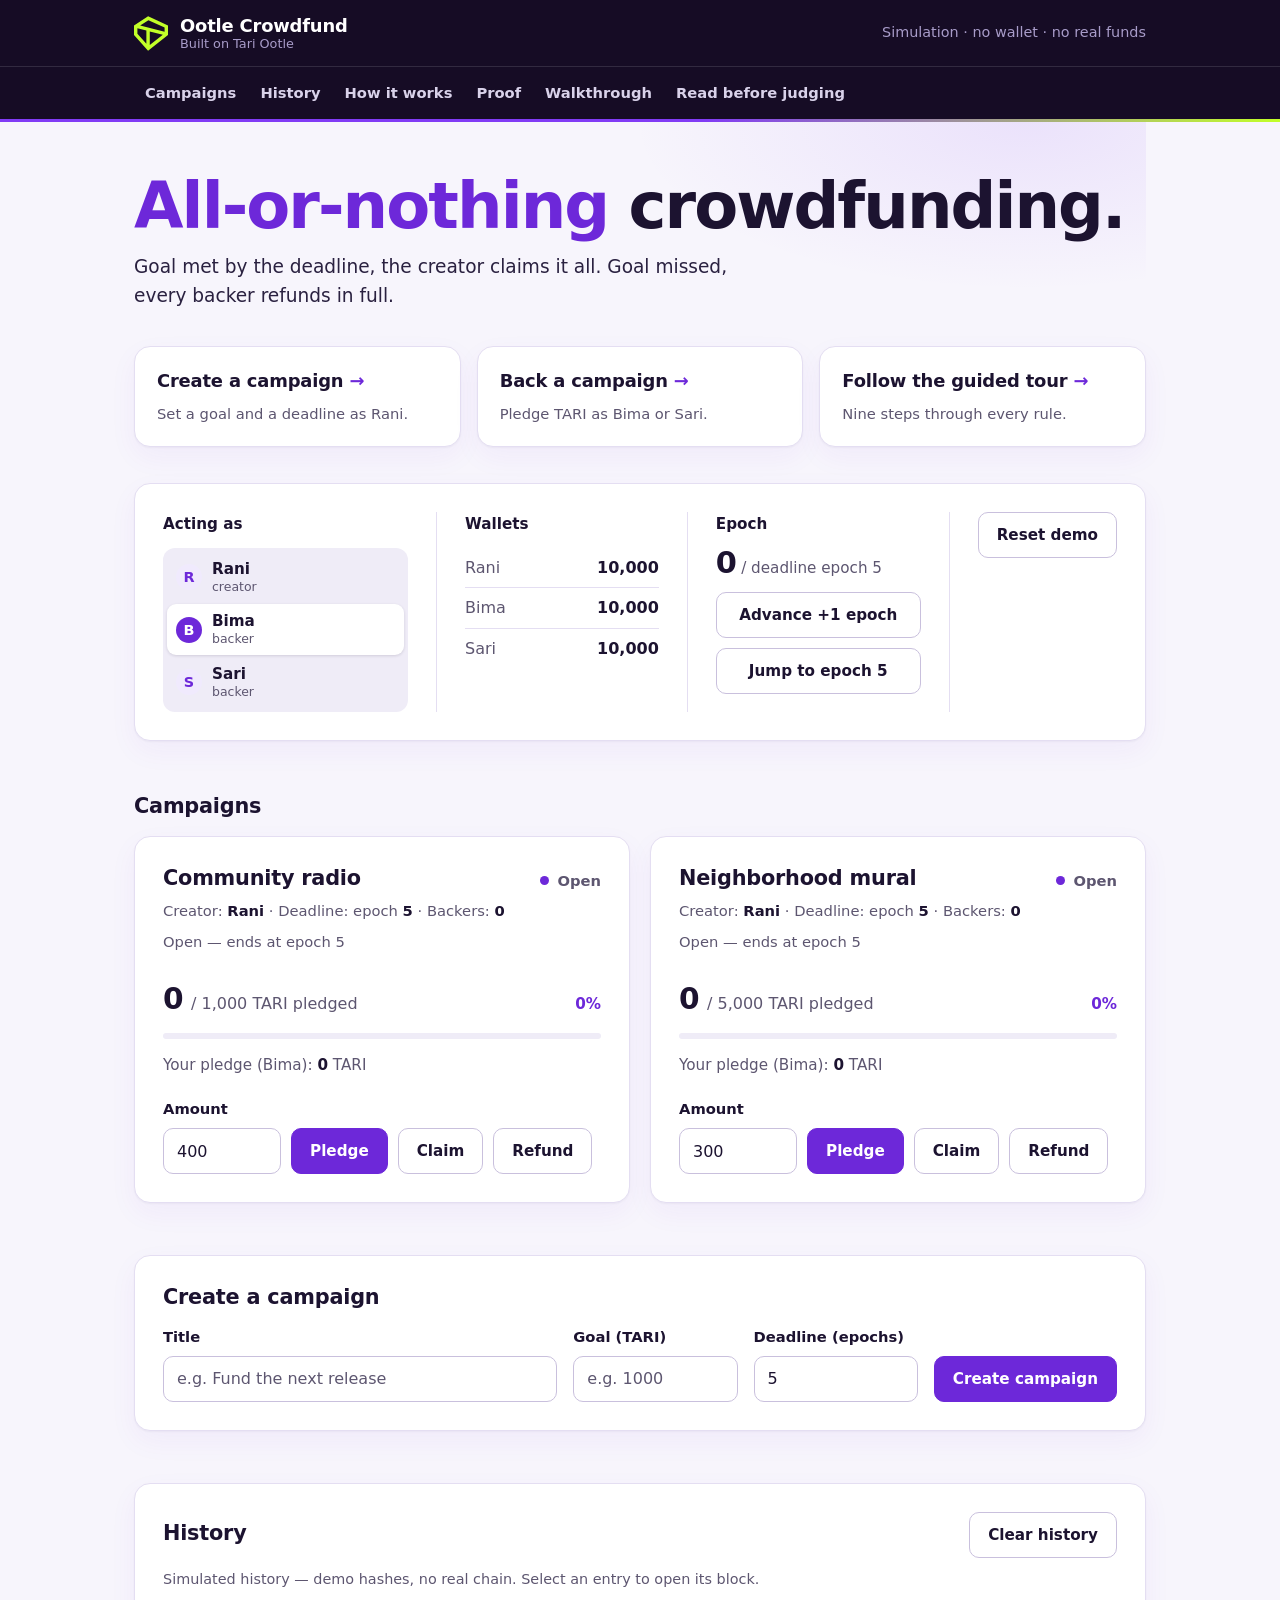
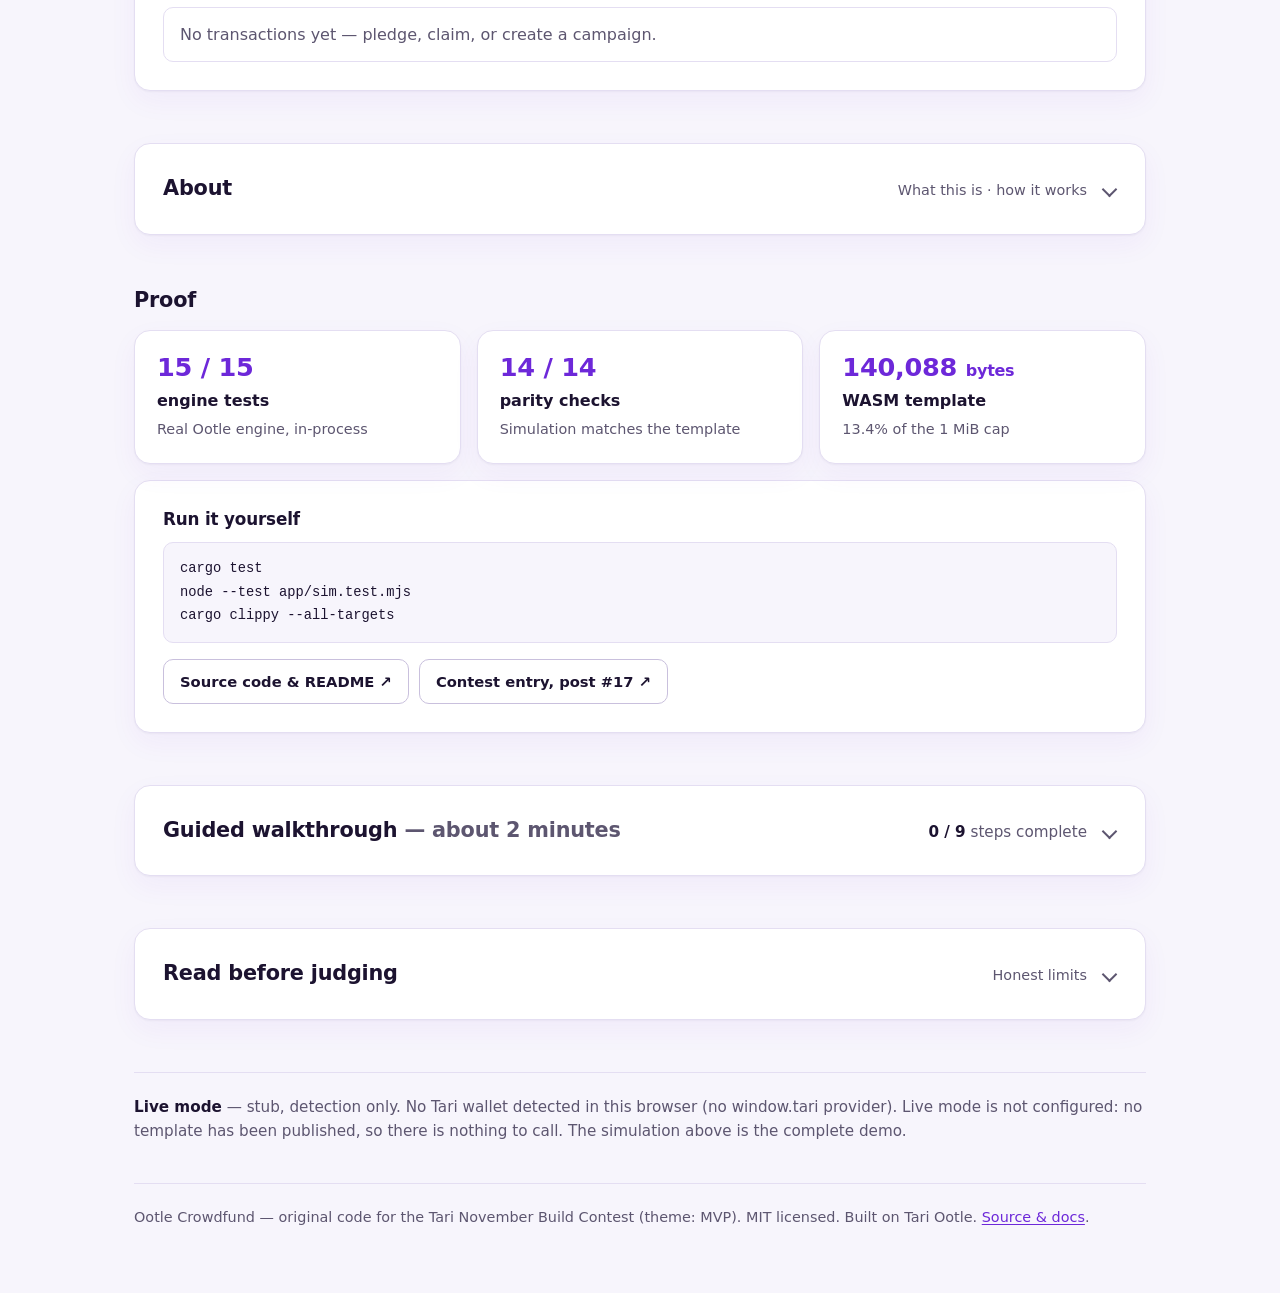
==== commit 9621b27d: "Demo: Tari identity pass — splash, navigation, entry cards, history + block view Third UI/UX pass. T" ====
--- a/app/index.html
+++ b/app/index.html
@@ -5,41 +5,94 @@
 <meta name="viewport" content="width=device-width, initial-scale=1">
 <title>Ootle Crowdfund — all-or-nothing crowdfunding (simulation demo)</title>
 <meta name="description" content="All-or-nothing crowdfunding on Tari Ootle: goal met, the creator claims; goal missed, every backer refunds in full. Walletless browser simulation of the real Rust template.">
-<link rel="icon" href="data:image/svg+xml,%3Csvg xmlns='http://www.w3.org/2000/svg' viewBox='0 0 100 100'%3E%3Crect width='100' height='100' rx='24' fill='%23a83c1e'/%3E%3Ctext x='50' y='72' font-size='58' text-anchor='middle' fill='white' font-family='sans-serif' font-weight='800'%3ET%3C/text%3E%3C/svg%3E">
+<meta name="theme-color" content="#160c25">
+<meta property="og:type" content="website">
+<meta property="og:title" content="Ootle Crowdfund — all-or-nothing crowdfunding on Tari Ootle">
+<meta property="og:description" content="Goal met, the creator claims. Goal missed, every backer refunds in full. Walletless browser simulation of the real Rust template.">
+<meta property="og:url" content="https://yogii123-qw.github.io/ootle-crowdfund/">
+<meta name="twitter:card" content="summary">
+<link rel="canonical" href="https://yogii123-qw.github.io/ootle-crowdfund/">
+<noscript><style>#splash{display:none!important}</style></noscript>
+<link rel="icon" href="data:image/svg+xml,%3Csvg xmlns='http://www.w3.org/2000/svg' viewBox='0 0 38 38'%3E%3Crect width='38' height='38' rx='9' fill='%23160c25'/%3E%3Cg transform='translate(5.7,5.3) scale(0.72)'%3E%3Cpath d='M0 10.2215V20.6884L15.321 37.7961L37.0481 20.7502V10.2124L15.3902 0.203934L0 10.2215ZM13.4816 30.1765L3.71336 19.2693V13.3381L13.4816 15.8506V30.1765ZM17.195 31.6065V16.804L31.4044 20.4591L17.195 31.6065ZM33.3366 12.5848V17.1224L6.72081 10.2779L15.6958 4.43582L33.3348 12.5867L33.3366 12.5848Z' fill='%23c2ff28'/%3E%3C/g%3E%3C/svg%3E">
 <link rel="stylesheet" href="style.css">
 </head>
 <body>
+<a class="skip-link" href="#workspace">Skip to the app</a>
+<!-- Official Tari gem mark, defined once and reused via <use>. Path data
+     is verbatim from tari.com's production wordmark SVG; the canonical
+     vendored copy with full source notes is app/tari-mark.svg. -->
+<svg aria-hidden="true" style="position:absolute;width:0;height:0;overflow:hidden">
+  <symbol id="tari-gem" viewBox="0 0 37.05 38">
+    <path d="M0 10.2215V20.6884L15.321 37.7961L37.0481 20.7502V10.2124L15.3902 0.203934L0 10.2215ZM13.4816 30.1765L3.71336 19.2693V13.3381L13.4816 15.8506V30.1765ZM17.195 31.6065V16.804L31.4044 20.4591L17.195 31.6065ZM33.3366 12.5848V17.1224L6.72081 10.2779L15.6958 4.43582L33.3348 12.5867L33.3366 12.5848Z"/>
+  </symbol>
+</svg>
+<div class="splash" id="splash" aria-hidden="true">
+  <div class="splash-inner">
+    <svg class="splash-mark" width="84" height="86" aria-hidden="true"><use href="#tari-gem"/></svg>
+    <p class="splash-word">Ootle Crowdfund</p>
+    <span class="splash-rule" aria-hidden="true"></span>
+    <p class="splash-sub">Built on Tari Ootle</p>
+  </div>
+</div>
 <header class="topbar">
   <div class="wrap topbar-inner">
     <p class="brand">
       <span class="brand-mark" aria-hidden="true">
-        <svg viewBox="0 0 32 32" width="30" height="30">
-          <rect width="32" height="32" rx="8" fill="#a83c1e"/>
-          <text x="16" y="23" font-size="19" text-anchor="middle" fill="#fff" font-family="system-ui, sans-serif" font-weight="800">T</text>
-        </svg>
+        <svg width="34" height="35" role="img" aria-label="Tari"><use href="#tari-gem"/></svg>
       </span>
-      Ootle Crowdfund
+      <span class="brand-text">Ootle Crowdfund<small>Built on Tari Ootle</small></span>
     </p>
+    <button type="button" class="menu-btn" id="menu-btn" aria-expanded="false" aria-controls="mobilenav" aria-label="Menu">
+      <span aria-hidden="true"></span><span aria-hidden="true"></span><span aria-hidden="true"></span>
+    </button>
     <p class="topbar-note">Simulation · no wallet · no real funds</p>
   </div>
+  <nav class="mainnav" aria-label="Sections">
+    <div class="wrap mainnav-inner">
+      <a href="#workspace" data-nav>Campaigns</a>
+      <a href="#history-section" data-nav>History</a>
+      <a href="#about" data-nav>How it works</a>
+      <a href="#proof" data-nav>Proof</a>
+      <a href="#walkthrough" data-nav>Walkthrough</a>
+      <a href="#limits" data-nav>Read before judging</a>
+    </div>
+  </nav>
+  <nav class="mobilenav" id="mobilenav" aria-label="Sections">
+    <a href="#workspace" data-nav>Campaigns</a>
+    <a href="#history-section" data-nav>History</a>
+    <a href="#about" data-nav>How it works</a>
+    <a href="#proof" data-nav>Proof</a>
+    <a href="#walkthrough" data-nav>Walkthrough</a>
+    <a href="#limits" data-nav>Read before judging</a>
+  </nav>
+  <div class="motif" aria-hidden="true"></div>
 </header>
 
 <main class="wrap">
+  <noscript><p class="noscript">This demo needs JavaScript: the simulation, wallets, and walkthrough all run in your browser. Nothing is sent anywhere.</p></noscript>
   <section class="intro">
-    <h1>All-or-nothing crowdfunding.</h1>
-    <p class="lede">A creator sets a goal and an epoch deadline. Backers pledge TARI into a vault.
-    Goal met by the deadline → the creator claims it all. Goal missed → every backer refunds
-    in full. No platform cut, no custody beyond the template.</p>
-    <p class="lede-note">This page runs a faithful in-browser simulation of the
-    <code>CrowdfundCampaign</code> Rust template — same rules, same rejection messages.
-    Nothing here touches a network or a wallet.</p>
-    <p class="proof"><strong>15 of 15</strong> engine tests pass against the real Ootle engine
-    · <strong>14 of 14</strong> parity checks match the template · <strong>MIT</strong> licensed</p>
-  </section>
-
-  <section class="card workspace" aria-label="Demo controls">
+    <h1><span class="accent-word">All-or-nothing</span> crowdfunding.</h1>
+    <p class="lede">Goal met by the deadline, the creator claims it all. Goal missed, every backer refunds in full.</p>
+  </section>
+
+  <nav class="entry-cards" aria-label="Choose your path">
+    <button type="button" class="entry-card" data-path="create">
+      <span class="entry-title">Create a campaign <span class="entry-arrow" aria-hidden="true">→</span></span>
+      <span class="entry-sub">Set a goal and a deadline as Rani.</span>
+    </button>
+    <button type="button" class="entry-card" data-path="back">
+      <span class="entry-title">Back a campaign <span class="entry-arrow" aria-hidden="true">→</span></span>
+      <span class="entry-sub">Pledge TARI as Bima or Sari.</span>
+    </button>
+    <button type="button" class="entry-card" data-path="tour">
+      <span class="entry-title">Follow the guided tour <span class="entry-arrow" aria-hidden="true">→</span></span>
+      <span class="entry-sub">Nine steps through every rule.</span>
+    </button>
+  </nav>
+
+  <section class="card workspace" id="workspace" tabindex="-1" aria-label="Demo controls">
     <div class="ws-group">
-      <p class="ws-label">Acting as <span class="ws-hint">The transaction signer</span></p>
+      <p class="ws-label">Acting as</p>
       <div class="row persona-row" role="group" aria-label="Active persona">
         <button type="button" class="persona-btn" data-persona="rani"><span class="avatar" aria-hidden="true">R</span><span class="persona-label">Rani<small>creator</small></span></button>
         <button type="button" class="persona-btn" data-persona="bima"><span class="avatar" aria-hidden="true">B</span><span class="persona-label">Bima<small>backer</small></span></button>
@@ -47,7 +100,7 @@
       </div>
     </div>
     <div class="ws-group">
-      <p class="ws-label">Wallets <span class="ws-hint">Demo units, not real TARI</span></p>
+      <p class="ws-label">Wallets</p>
       <ul class="wallets">
         <li><span class="wallet-name">Rani</span><strong id="balance-rani">10,000</strong></li>
         <li><span class="wallet-name">Bima</span><strong id="balance-bima">10,000</strong></li>
@@ -61,27 +114,24 @@
         <button id="epoch-plus-1" type="button">Advance +1 epoch</button>
         <button id="epoch-to-deadline" type="button">Jump to epoch 5</button>
       </div>
-      <p class="muted small ws-note">On Ootle mainnet an epoch is ~20 minutes. Here you control time so the deadline story fits in two minutes.</p>
     </div>
     <div class="ws-group ws-reset">
       <button id="reset-demo" type="button">Reset demo</button>
-      <p class="muted small ws-note">Restores both campaigns, all wallets, epoch 0, and the walkthrough checklist.</p>
-    </div>
-  </section>
-
-  <section class="campaigns-section">
+    </div>
+  </section>
+
+  <section class="campaigns-section" id="campaigns-section">
     <div class="section-head">
       <h2>Campaigns</h2>
-      <p class="muted">Two seeded campaigns — one will fund, one will miss.</p>
     </div>
     <div id="campaigns" class="campaign-grid"></div>
   </section>
 
-  <section class="card create">
+  <section class="card create" id="create">
     <h2>Create a campaign</h2>
     <form id="create-form">
       <label class="field-title">Title
-        <input id="new-title" type="text" maxlength="120" required placeholder="e.g. Fund the next open-source release">
+        <input id="new-title" type="text" maxlength="120" required placeholder="e.g. Fund the next release">
       </label>
       <label>Goal (TARI)
         <input id="new-goal" type="text" inputmode="numeric" required placeholder="e.g. 1000">
@@ -91,17 +141,80 @@
       </label>
       <button type="submit" class="btn-primary">Create campaign</button>
     </form>
-    <p class="muted small">The creator is the active persona. The goal must be a whole number and the deadline in the future — the template rejects anything else.</p>
     <p id="create-error" class="error" role="alert" hidden></p>
   </section>
 
-  <section class="card log-card">
+  <section class="card history-card" id="history-section">
     <div class="section-head">
-      <h2>Activity log</h2>
-      <button id="clear-log" type="button">Clear log</button>
-    </div>
-    <p class="muted small">Every click, mapped to the template call it mirrors.</p>
-    <ol id="log" class="log" aria-live="polite"></ol>
+      <h2>History</h2>
+      <button id="clear-history" type="button">Clear history</button>
+    </div>
+    <p class="muted small history-note">Simulated history — demo hashes, no real chain. Select an entry to open its block.</p>
+    <ol id="history" class="history" aria-live="polite"></ol>
+  </section>
+
+  <details class="card disclosure" id="about">
+    <summary>
+      <span class="summary-title">About</span>
+      <span class="muted small">What this is · how it works</span>
+    </summary>
+    <h3>What this page is</h3>
+    <p>This page runs a faithful in-browser simulation of the
+    <code>CrowdfundCampaign</code> Rust template — same rules, same rejection messages.
+    Nothing here touches a network or a wallet.</p>
+
+    <h3>How it works</h3>
+    <ul class="detail-list how-grid">
+      <li><strong>One campaign = one component.</strong> <code>new(title, goal, deadline_epoch)</code> opens it; the caller becomes the creator.</li>
+      <li><strong>Escrow vault.</strong> <code>pledge(bucket)</code> deposits TARI into the campaign vault and records the backer in a ledger. Pledges accumulate; overfunding is allowed.</li>
+      <li><strong>Epoch deadline.</strong> Pledges are accepted while <code>current_epoch &lt; deadline_epoch</code>. At <code>current_epoch &gt;= deadline_epoch</code> the campaign settles — the boundary is tested both ways.</li>
+      <li><strong>Exactly one outcome.</strong> Goal met → <code>claim()</code> pays the whole vault to the creator, once. Goal missed → <code>refund()</code> repays each backer in full, once. The other path is rejected with a specific message.</li>
+      <li><strong>Events.</strong> <code>CampaignCreated</code>, <code>Pledged</code>, <code>Funded</code> (once, when the goal is first reached), <code>Claimed</code>, <code>Refunded</code> — indexable by explorers.</li>
+      <li><strong>Access rules.</strong> Methods are callable by anyone; authorization is enforced in code by comparing the transaction signer to the recorded creator/pledge keys. The template creates no resource, so there are no owner-bypassable resource rules.</li>
+    </ul>
+
+    <h3>Live mode</h3>
+    <p>What live mode would need: a published template address on Esmeralda/mainnet, the
+    <code>window.tari</code> provider (Sapient extension or Tari Universe web wallet), and indexer reads for
+    campaign discovery. None of that is configured here, so this demo stays in simulation. The stub code
+    in <code>live.js</code> only detects a wallet and reports status — it never prompts, never signs, and
+    never submits a transaction.</p>
+
+    <p class="muted small">Build and test commands, stretch ideas, and the full honest-limits list live in the
+    <a href="https://github.com/Yogii123-qw/ootle-crowdfund">README</a>.</p>
+  </details>
+
+  <section class="proof-section" id="proof" aria-label="Proof">
+    <div class="section-head">
+      <h2>Proof</h2>
+    </div>
+    <div class="proof-grid">
+      <div class="proof-card">
+        <p class="proof-num">15 / 15</p>
+        <p class="proof-label">engine tests</p>
+        <p class="proof-sub muted small">Real Ootle engine, in-process</p>
+      </div>
+      <div class="proof-card">
+        <p class="proof-num">14 / 14</p>
+        <p class="proof-label">parity checks</p>
+        <p class="proof-sub muted small">Simulation matches the template</p>
+      </div>
+      <div class="proof-card">
+        <p class="proof-num">140,088 <span class="proof-unit">bytes</span></p>
+        <p class="proof-label">WASM template</p>
+        <p class="proof-sub muted small">13.4% of the 1 MiB cap</p>
+      </div>
+    </div>
+    <div class="card proof-commands">
+      <h3>Run it yourself</h3>
+      <pre><code>cargo test
+node --test app/sim.test.mjs
+cargo clippy --all-targets</code></pre>
+      <p class="proof-links">
+        <a href="https://github.com/Yogii123-qw/ootle-crowdfund">Source code &amp; README ↗</a>
+        <a href="https://community.tari.com/t/november-build-contest-thread-mvp/520/17">Contest entry, post #17 ↗</a>
+      </p>
+    </div>
   </section>
 
   <details class="card disclosure" id="walkthrough">
@@ -109,8 +222,7 @@
       <span class="summary-title">Guided walkthrough <span class="muted">— about 2 minutes</span></span>
       <span class="steps-progress"><span id="walkthrough-count">0 / 9</span> steps complete</span>
     </summary>
-    <p>Follow the steps. Each one ticks itself off as you do it. Rejections are part of the demo —
-    they prove the template says <em>no</em> exactly when it should.</p>
+    <p>Nine steps. Each ticks itself off as you do it — including the rejections.</p>
     <ol class="steps">
       <li data-step="pledge-bima">Pledge <strong>400</strong> as <strong>Bima</strong> on <em>Community radio</em>.</li>
       <li data-step="pledge-sari">Switch to <strong>Sari</strong> and pledge <strong>600</strong> on <em>Community radio</em> — the goal fills and the <code>Funded</code> event fires.</li>
@@ -122,27 +234,14 @@
       <li data-step="double-refund">Refund the same pledge again — it must be <em>rejected</em> (double refund).</li>
       <li data-step="refund-after-success">Try refunding <em>Community radio</em> — it must be <em>rejected</em> (refunds closed after success).</li>
     </ol>
-    <p class="muted small">Tip: switch the active persona with the “Acting as” control. The active persona is the transaction signer — the template checks it on every call.</p>
   </details>
-
-  <section class="how">
-    <h2>How it works</h2>
-    <ul class="features">
-      <li><strong>One campaign = one component.</strong> <code>new(title, goal, deadline_epoch)</code> opens it; the caller becomes the creator.</li>
-      <li><strong>Escrow vault.</strong> <code>pledge(bucket)</code> deposits TARI into the campaign vault and records the backer in a ledger. Pledges accumulate; overfunding is allowed.</li>
-      <li><strong>Epoch deadline.</strong> Pledges are accepted while <code>current_epoch &lt; deadline_epoch</code>. At <code>current_epoch &gt;= deadline_epoch</code> the campaign settles — the boundary is tested both ways.</li>
-      <li><strong>Exactly one outcome.</strong> Goal met → <code>claim()</code> pays the whole vault to the creator, once. Goal missed → <code>refund()</code> repays each backer in full, once. The other path is rejected with a specific message.</li>
-      <li><strong>Events.</strong> <code>CampaignCreated</code>, <code>Pledged</code>, <code>Funded</code> (once, when the goal is first reached), <code>Claimed</code>, <code>Refunded</code> — indexable by explorers.</li>
-      <li><strong>Access rules.</strong> Methods are callable by anyone; authorization is enforced in code by comparing the transaction signer to the recorded creator/pledge keys. The template creates no resource, so there are no owner-bypassable resource rules.</li>
-    </ul>
-  </section>
 
   <details class="card disclosure limits" id="limits">
     <summary>
-      <span class="summary-title">Honest limits</span>
-      <span class="muted small">Read before judging</span>
+      <span class="summary-title">Read before judging</span>
+      <span class="muted small">Honest limits</span>
     </summary>
-    <ul>
+    <ul class="detail-list">
       <li><strong>This page is a simulation.</strong> No template has been published to Esmeralda or mainnet, and no on-chain state exists. The simulation mirrors the template rules and is parity-tested (<code>node --test app/sim.test.mjs</code>); the template rules are proven against the real engine (<code>cargo test</code>, 15 tests).</li>
       <li><strong>Pledge amounts are public.</strong> Vault-based accounting means anyone can read who pledged how much. That is a deliberate v1 design choice, not an oversight. Hiding amounts would need a confidential/stealth design and is out of scope.</li>
       <li><strong>No partial refunds, no milestones, no platform fee.</strong> All-or-nothing, one claim, full refunds. Stretch ideas are listed in the README, not claimed here.</li>
@@ -152,22 +251,99 @@
   </details>
 
   <section class="live" id="live">
-    <h2>Live mode <span class="muted small">— stub, detection only</span></h2>
-    <p id="live-status">Checking for a Tari wallet…</p>
-    <p class="muted small">What live mode would need: a published template address on Esmeralda/mainnet, the
-    <code>window.tari</code> provider (Sapient extension or Tari Universe web wallet), and indexer reads for
-    campaign discovery. None of that is configured here, so this demo stays in simulation. The stub code
-    in <code>live.js</code> only detects a wallet and reports status — it never prompts, never signs, and
-    never submits a transaction.</p>
+    <p><strong>Live mode</strong> <span class="muted">— stub, detection only.</span> <span id="live-status">Checking for a Tari wallet…</span></p>
   </section>
 
   <footer class="muted small">
-    <p>Ootle Crowdfund — original code for the Tari November Build Contest (theme: MVP). MIT licensed.
-    Template: Rust + <code>tari_template_lib</code> 0.40.1. Simulation: dependency-free JavaScript.
-    See <code>README.md</code> for build/test commands and the full honest-limits list.</p>
+    <p>Ootle Crowdfund — original code for the Tari November Build Contest (theme: MVP). MIT licensed. Built on Tari Ootle. <a href="https://github.com/Yogii123-qw/ootle-crowdfund">Source &amp; docs</a>.</p>
   </footer>
 </main>
 
+<div class="modal-backdrop" id="block-modal" hidden>
+  <div class="modal-card" role="dialog" aria-modal="true" aria-labelledby="block-title">
+    <div class="modal-head">
+      <h2 id="block-title">Block</h2>
+      <button type="button" class="modal-close" id="block-close" aria-label="Close block details">×</button>
+    </div>
+    <p class="muted small modal-honest">Simulated block — demo data, no real chain.</p>
+    <div id="block-detail"></div>
+  </div>
+</div>
+
 <script type="module" src="app.js"></script>
+<script>
+/* Page chrome: splash screen, mobile menu, nav behavior, entry cards.
+ * None of this touches demo logic (app.js / sim.js / live.js own that);
+ * the entry cards drive the demo only through real clicks on the
+ * existing persona buttons. */
+(function () {
+  /* Splash: brief identity moment, then fully removed. Reduced motion
+   * skips it entirely; a hard timeout guarantees it can never trap
+   * the page. */
+  var splash = document.getElementById("splash");
+  if (splash) {
+    var remove = function () { if (splash.parentNode) splash.parentNode.removeChild(splash); };
+    if (window.matchMedia("(prefers-reduced-motion: reduce)").matches) { remove(); }
+    else {
+      var hide = function () {
+        splash.classList.add("splash-hidden");
+        setTimeout(remove, 500);
+      };
+      if (document.readyState === "complete") { setTimeout(hide, 900); }
+      else { window.addEventListener("load", function () { setTimeout(hide, 900); }); }
+      setTimeout(remove, 3000);
+    }
+  }
+
+  /* Mobile menu: toggle panel, Escape closes, choosing a section
+   * closes the panel. */
+  var menuBtn = document.getElementById("menu-btn");
+  var mobileNav = document.getElementById("mobilenav");
+  function setMenu(open) {
+    mobileNav.classList.toggle("open", open);
+    menuBtn.setAttribute("aria-expanded", open ? "true" : "false");
+    menuBtn.classList.toggle("is-open", open);
+  }
+  menuBtn.addEventListener("click", function () {
+    setMenu(!mobileNav.classList.contains("open"));
+  });
+  document.addEventListener("keydown", function (e) {
+    if (e.key === "Escape") setMenu(false);
+  });
+
+  /* Nav links: collapsed destinations open before the anchor jump, so
+   * the user lands on open content; the mobile panel closes. */
+  document.querySelectorAll("[data-nav]").forEach(function (link) {
+    link.addEventListener("click", function () {
+      var target = document.querySelector(link.getAttribute("href"));
+      if (target && target.tagName === "DETAILS") target.open = true;
+      setMenu(false);
+    });
+  });
+
+  /* Entry cards: real routing. Persona paths click the existing
+   * persona buttons (the demo's own handlers run); the tour opens
+   * the walkthrough. Every card scrolls its destination into view. */
+  var paths = {
+    create: { persona: "rani", target: "#create" },
+    back: { persona: "bima", target: "#campaigns-section" },
+    tour: { target: "#walkthrough", open: true }
+  };
+  document.querySelectorAll(".entry-card").forEach(function (card) {
+    card.addEventListener("click", function () {
+      var p = paths[card.dataset.path];
+      if (!p) return;
+      if (p.persona) {
+        var btn = document.querySelector('.persona-btn[data-persona="' + p.persona + '"]');
+        if (btn) btn.click();
+      }
+      var el = document.querySelector(p.target);
+      if (!el) return;
+      if (p.open && el.tagName === "DETAILS") el.open = true;
+      el.scrollIntoView({ behavior: "smooth", block: "start" });
+    });
+  });
+})();
+</script>
 </body>
 </html>
--- a/app/style.css
+++ b/app/style.css
@@ -1,33 +1,51 @@
-/* Ootle Crowdfund demo — visual layer, second pass.
+/* Ootle Crowdfund demo — visual layer, third pass.
  *
- * LIGHT, calm, confident, and ORIGINAL: bright neutral paper, warm
- * near-black ink, one rust accent used sparingly, hairline dividers,
- * generous whitespace, and a bold grotesque display headline. This
- * identity is our own — it deliberately does not imitate any other
- * entry's palette, typography, or devices. No external assets, so the
- * page works fully offline. All class/id hooks used by app.js are
- * preserved; this file only changes how things look, never what
- * they do.
+ * TARI IDENTITY, verified from official sources (2026-11-15):
+ * - The gem/"T" mark is the official Tari design mark: path data copied
+ *   verbatim and unaltered from the wordmark SVG served by tari.com
+ *   itself (viewBox 0 0 121 38), rendered in Tari lime on Tari
+ *   violet-black — the exact treatment of tari.com/favicon.png.
+ * - Tari violet #813BF5 appears in tari.com source; the Ootle docs
+ *   (ootle.tari.com, Starlight theme) use #8158F5. The accent ramp
+ *   below is darkened from that violet only where WCAG AA demands it.
+ * - Tari lime #c2ff28 and violet-black #160c25 are the two dominant
+ *   colors of the official favicon, measured from the file itself.
+ * Descriptive use only: the mark sits beside "Built on Tari Ootle"
+ * and never pretends this demo IS Tari. The layout, copy, and
+ * composition are our own — no other entry's design is copied.
+ *
+ * The page is an APP, not a document: brand bar, one short headline,
+ * the workspace, campaigns, history, walkthrough. Explanation lives in
+ * the collapsed "About" section; judging notes live separately in
+ * the collapsed "Read before judging" section.
+ * No external assets; the page works fully offline. All class/id
+ * hooks used by app.js are preserved; this file only changes how
+ * things look, never what they do.
  *
  * Contrast (WCAG AA, verified by script against the shipped CSS):
- * body ink on paper/surface, secondary text on paper/surface, and
- * white on the accent button all exceed 4.5:1. */
+ * every text/background pair below exceeds 4.5:1, including white
+ * on the accent button (7.10:1) and the lime mark on the dark bar
+ * (15.83:1, decorative). */
 
 :root {
-  --paper: #faf9f5;
+  --bar: #160c25;
+  --lime: #c2ff28;
+  --violet: #813bf5;
+  --paper: #f7f5fc;
   --surface: #ffffff;
-  --surface-2: #f0eee8;
-  --ink: #211e1a;
-  --text: #2b2823;
-  --secondary: #6d675d;
-  --line: #e3ded2;
-  --line-strong: #c9c2b0;
-  --accent: #a83c1e;
-  --accent-deep: #8c3018;
-  --accent-soft: #f8eae3;
-  --ok: #2e7d5b;
-  --warn: #96690f;
-  --bad: #b3402e;
+  --surface-2: #efecf7;
+  --ink: #1c1330;
+  --text: #2a2140;
+  --secondary: #5d5670;
+  --bar-secondary: #a89cc9;
+  --line: #e4def2;
+  --line-strong: #c9c0dd;
+  --accent: #6d28d9;
+  --accent-deep: #5b21b6;
+  --accent-soft: #f0eafd;
+  --ok: #1f7a54;
+  --warn: #8a6100;
+  --bad: #b3382e;
   --error-bg: #fbeeea;
   --error-line: #ecc9bf;
   --error-text: #8f2f22;
@@ -53,19 +71,47 @@
 
 ::selection { background: var(--accent-soft); }
 
+/* Skip link: invisible until keyboard-focused, then a clear target. */
+.skip-link {
+  position: absolute;
+  left: 16px;
+  top: -60px;
+  z-index: 200;
+  background: var(--bar);
+  color: #fff;
+  padding: 10px 16px;
+  border-radius: var(--radius-sm);
+  font-weight: 600;
+  text-decoration: none;
+  transition: top 150ms ease;
+}
+.skip-link:focus { top: 12px; color: #fff; }
+
+/* Honest no-JS notice (only rendered when scripts are off). */
+.noscript {
+  margin: 24px 0 0;
+  padding: 12px 16px;
+  border: 1px solid var(--line-strong);
+  border-left: 3px solid var(--accent);
+  border-radius: var(--radius-sm);
+  background: var(--surface);
+  color: var(--text);
+}
+
 .wrap { max-width: 1060px; margin: 0 auto; padding: 0 24px; }
 main.wrap { padding-bottom: 64px; }
 
 /* ---------- Typography ---------- */
 
 h1 {
-  margin: 0 0 20px;
-  font-size: clamp(2.5rem, 5.5vw, 3.7rem);
-  line-height: 1.04;
+  margin: 0 0 14px;
+  font-size: clamp(2.6rem, 6vw, 4rem);
+  line-height: 1.02;
   letter-spacing: -0.03em;
   font-weight: 800;
   color: var(--ink);
 }
+h1 .accent-word { color: var(--accent); }
 h2 { margin: 0 0 6px; font-size: 1.3rem; line-height: 1.3; letter-spacing: -0.01em; color: var(--ink); }
 h3 { margin: 0; font-size: 1.3rem; line-height: 1.3; letter-spacing: -0.01em; color: var(--ink); }
 
@@ -82,6 +128,9 @@
   overflow-wrap: anywhere;
 }
 
+a { color: var(--accent); text-underline-offset: 2px; }
+a:hover { color: var(--accent-deep); }
+
 .section-head {
   display: flex;
   align-items: baseline;
@@ -93,15 +142,67 @@
 .section-head h2 { margin-bottom: 0; }
 .section-head p { margin: 0; }
 
-/* ---------- Top bar ---------- */
-
-.topbar { border-bottom: 1px solid var(--line); }
+/* ---------- Splash screen ---------- */
+
+/* Brief identity moment on load (pattern only — the mark and wordmark
+ * are our own + Tari identity, never another app's). Removed from the
+ * DOM after the fade; it can never intercept input. */
+.splash {
+  position: fixed;
+  inset: 0;
+  z-index: 100;
+  display: grid;
+  place-items: center;
+  background: var(--paper);
+  transition: opacity 450ms ease;
+}
+.splash-hidden { opacity: 0; pointer-events: none; }
+.splash-inner {
+  display: grid;
+  justify-items: center;
+  gap: 0;
+  padding: 24px;
+  animation: splash-in 450ms ease both;
+}
+@keyframes splash-in {
+  from { opacity: 0; transform: translateY(10px); }
+  to { opacity: 1; transform: translateY(0); }
+}
+.splash-mark { line-height: 0; fill: var(--violet); display: block; }
+.splash-word {
+  margin: 24px 0 0;
+  font-size: 1.8rem;
+  font-weight: 800;
+  letter-spacing: -0.02em;
+  line-height: 1.15;
+  color: var(--ink);
+  text-align: center;
+}
+.splash-rule {
+  width: 48px;
+  height: 3px;
+  margin-top: 16px;
+  border-radius: 999px;
+  background: linear-gradient(90deg, var(--violet), var(--lime));
+}
+.splash-sub { margin: 12px 0 0; color: var(--secondary); font-size: 0.95rem; }
+
+/* ---------- Top bar + navigation ---------- */
+
+/* Sticky app header: brand lockup, section nav, and the honest
+ * simulation note stay reachable while scrolling. */
+.topbar {
+  background: var(--bar);
+  position: sticky;
+  top: 0;
+  z-index: 50;
+}
 .topbar-inner {
   display: flex;
   align-items: center;
   justify-content: space-between;
-  gap: 16px;
-  min-height: 62px;
+  gap: 12px 20px;
+  min-height: 66px;
   flex-wrap: wrap;
   padding-top: 10px;
   padding-bottom: 10px;
@@ -110,22 +211,144 @@
   margin: 0;
   display: flex;
   align-items: center;
-  gap: 11px;
-  font-size: 1.05rem;
+  gap: 12px;
+  color: #fff;
+}
+.brand-mark { line-height: 0; flex: none; }
+.brand-mark svg { fill: var(--lime); display: block; }
+.brand-text {
+  display: grid;
+  line-height: 1.2;
+  font-size: 1.12rem;
   font-weight: 650;
   letter-spacing: -0.01em;
-  color: var(--ink);
-}
-.brand-mark { line-height: 0; }
-.topbar-note { margin: 0; font-size: 0.9rem; color: var(--secondary); }
+}
+.brand-text small {
+  font-size: 0.8rem;
+  font-weight: 400;
+  color: var(--bar-secondary);
+  letter-spacing: 0;
+}
+.topbar-note { margin: 0; font-size: 0.9rem; color: var(--bar-secondary); }
+
+/* Desktop section nav: a second row inside the sticky bar, so six
+ * honest section links fit without crowding the brand lockup. */
+.mainnav { border-top: 1px solid rgba(255, 255, 255, 0.12); }
+.mainnav-inner { display: flex; gap: 2px; flex-wrap: wrap; padding-top: 6px; padding-bottom: 6px; }
+.mainnav a {
+  color: #d9d2ea;
+  text-decoration: none;
+  font-size: 0.92rem;
+  font-weight: 600;
+  padding: 8px 11px;
+  border-radius: 8px;
+  white-space: nowrap;
+}
+.mainnav a:hover { color: #fff; background: rgba(255, 255, 255, 0.08); }
+.mainnav a:focus-visible, .menu-btn:focus-visible, .mobilenav a:focus-visible {
+  outline: 2px solid var(--lime);
+  outline-offset: 2px;
+}
+
+/* Mobile menu button: hamburger that morphs into an X. Hidden on
+ * wide screens; the panel below only exists under the breakpoint. */
+.menu-btn {
+  display: none;
+  width: 46px;
+  height: 46px;
+  min-height: 46px;
+  padding: 0;
+  background: transparent;
+  border: 1px solid rgba(255, 255, 255, 0.25);
+  border-radius: var(--radius-sm);
+  flex-direction: column;
+  align-items: center;
+  justify-content: center;
+  gap: 5px;
+}
+.menu-btn:hover:not(:disabled) { background: rgba(255, 255, 255, 0.08); border-color: rgba(255, 255, 255, 0.4); }
+.menu-btn span {
+  display: block;
+  width: 20px;
+  height: 2px;
+  border-radius: 2px;
+  background: #fff;
+  transition: transform 160ms ease, opacity 120ms ease;
+}
+.menu-btn.is-open span:nth-child(1) { transform: translateY(7px) rotate(45deg); }
+.menu-btn.is-open span:nth-child(2) { opacity: 0; }
+.menu-btn.is-open span:nth-child(3) { transform: translateY(-7px) rotate(-45deg); }
+
+.mobilenav {
+  display: none;
+  position: absolute;
+  top: 100%;
+  left: 0;
+  right: 0;
+  background: var(--bar);
+  border-top: 1px solid rgba(255, 255, 255, 0.12);
+  box-shadow: 0 18px 30px rgba(0, 0, 0, 0.35);
+  z-index: 60;
+}
+.mobilenav.open { display: block; }
+.mobilenav a {
+  display: block;
+  padding: 15px 24px;
+  color: #fff;
+  text-decoration: none;
+  font-size: 1.05rem;
+  font-weight: 600;
+  border-bottom: 1px solid rgba(255, 255, 255, 0.10);
+}
+.mobilenav a:last-child { border-bottom: none; }
+.mobilenav a:hover { background: rgba(255, 255, 255, 0.06); }
+
+/* Restrained Tari motif: one 3px violet-to-lime hairline under the bar. */
+.motif {
+  height: 3px;
+  background: linear-gradient(90deg, var(--violet) 0%, var(--violet) 55%, var(--lime) 100%);
+}
 
 /* ---------- Intro ---------- */
 
-.intro { padding: 56px 0 8px; }
-.lede { max-width: 56ch; font-size: 1.16rem; line-height: 1.55; margin: 0; }
-.lede-note { max-width: 62ch; color: var(--secondary); margin: 18px 0 0; }
-.proof { margin: 26px 0 0; color: var(--secondary); }
-.proof strong { color: var(--ink); font-weight: 650; font-variant-numeric: tabular-nums; }
+.intro {
+  padding: 52px 0 4px;
+  background: radial-gradient(560px 240px at 88% 0%, rgba(129, 59, 245, 0.10), rgba(129, 59, 245, 0) 70%);
+}
+.lede { max-width: 52ch; font-size: 1.16rem; line-height: 1.55; margin: 0; color: var(--text); }
+
+/* Anchor destinations clear the sticky header (two rows on desktop). */
+section, details { scroll-margin-top: 130px; }
+
+/* ---------- Entry cards ---------- */
+
+/* First-paint routing: one bold line, one quiet subline, an arrow.
+ * Each card does something real (see the page script). */
+.entry-cards {
+  display: grid;
+  grid-template-columns: repeat(3, 1fr);
+  gap: 16px;
+  margin: 32px 0 0;
+}
+.entry-card {
+  display: grid;
+  gap: 6px;
+  text-align: left;
+  background: var(--surface);
+  border: 1px solid var(--line);
+  border-radius: var(--radius);
+  padding: 20px 22px;
+  min-height: 0;
+  box-shadow: 0 1px 2px rgba(28, 19, 48, 0.04), 0 10px 28px rgba(109, 40, 217, 0.05);
+  cursor: pointer;
+  font: inherit;
+}
+.entry-card:hover:not(:disabled) { background: var(--surface); border-color: var(--accent); }
+.entry-card:active:not(:disabled) { background: var(--surface-2); }
+.entry-title { font-size: 1.12rem; font-weight: 700; letter-spacing: -0.01em; color: var(--ink); }
+.entry-arrow { color: var(--accent); display: inline-block; transition: transform 150ms ease; }
+.entry-card:hover .entry-arrow { transform: translateX(4px); }
+.entry-sub { font-size: 0.92rem; font-weight: 400; color: var(--secondary); }
 
 /* ---------- Cards ---------- */
 
@@ -134,21 +357,22 @@
   border: 1px solid var(--line);
   border-radius: var(--radius);
   padding: 28px;
+  box-shadow: 0 1px 2px rgba(28, 19, 48, 0.04), 0 10px 28px rgba(109, 40, 217, 0.05);
 }
 
 /* ---------- Workspace ---------- */
 
 .workspace {
-  margin: 40px 0 0;
+  margin: 36px 0 0;
   display: grid;
   grid-template-columns: 1.1fr 1fr 1.05fr auto;
   gap: 28px;
 }
+/* Skip-link target: programmatic focus only, no focus ring on the card. */
+.workspace:focus { outline: none; }
 .ws-group { min-width: 0; }
 .ws-group + .ws-group { border-left: 1px solid var(--line); padding-left: 28px; }
 .ws-label { margin: 0 0 12px; font-weight: 650; color: var(--ink); font-size: 0.95rem; }
-.ws-hint { display: block; font-weight: 400; color: var(--secondary); font-size: 0.85rem; margin-top: 2px; }
-.ws-note { margin: 12px 0 0; }
 
 /* Vertical account-switcher list: roomy at every width, one clear
  * active row. Buttons stay .persona-btn with .active + data-persona.
@@ -165,8 +389,8 @@
   min-height: 48px;
   text-align: left;
 }
-.persona-btn:hover:not(.active) { background: rgba(255, 255, 255, 0.55); }
-.persona-btn.active { background: var(--surface); box-shadow: 0 1px 3px rgba(28, 43, 35, 0.14); }
+.persona-btn:hover:not(.active) { background: rgba(255, 255, 255, 0.6); }
+.persona-btn.active { background: var(--surface); box-shadow: 0 1px 3px rgba(28, 19, 48, 0.14); }
 .avatar {
   width: 26px;
   height: 26px;
@@ -209,8 +433,7 @@
 
 .workspace .epoch-actions { flex-direction: column; flex-wrap: nowrap; align-items: stretch; }
 
-.ws-reset { display: flex; flex-direction: column; align-items: flex-start; gap: 4px; }
-.ws-reset .ws-note { margin-top: 8px; max-width: 22ch; }
+.ws-reset { display: flex; flex-direction: column; align-items: flex-start; }
 
 /* ---------- Buttons & inputs ---------- */
 
@@ -229,15 +452,15 @@
   font-family: inherit;
   transition: background-color 120ms ease, border-color 120ms ease;
 }
-button:hover:not(:disabled) { background: var(--surface-2); border-color: #a8a28a; }
-button:active:not(:disabled) { background: #e7e5d8; }
+button:hover:not(:disabled) { background: var(--surface-2); border-color: #a79ec2; }
+button:active:not(:disabled) { background: #e6e1f2; }
 button:disabled {
   background: var(--surface);
-  color: #8a857a;
+  color: #8a84a0;
   border-color: var(--line);
   cursor: not-allowed;
 }
-button:focus-visible, input:focus-visible, summary:focus-visible {
+button:focus-visible, input:focus-visible, summary:focus-visible, a:focus-visible {
   outline: 2px solid var(--accent);
   outline-offset: 2px;
 }
@@ -266,7 +489,7 @@
 
 /* ---------- Campaign cards ---------- */
 
-.campaigns-section { margin: 56px 0 0; }
+.campaigns-section { margin: 52px 0 0; }
 .campaign-grid { display: grid; grid-template-columns: 1fr 1fr; gap: 20px; }
 .campaign { margin: 0; display: flex; flex-direction: column; }
 
@@ -346,7 +569,7 @@
 
 /* ---------- Create form ---------- */
 
-.create { margin-top: 56px; }
+.create { margin-top: 52px; }
 #create-form {
   display: grid;
   grid-template-columns: 2.4fr 1fr 1fr auto;
@@ -354,38 +577,162 @@
   align-items: end;
   margin-top: 14px;
 }
-.create .muted.small { margin: 14px 0 0; }
-
-/* ---------- Activity log ---------- */
-
-.log-card { margin-top: 56px; }
-.log {
+
+/* ---------- Transaction history ---------- */
+
+/* Designed history list, not a log dump: every simulated action is one
+ * row (type, campaign, actor, epoch, deterministic demo hash, outcome).
+ * Rows are buttons: selecting one opens the simulated block view.
+ * The hashes are deterministic from the simulated call — never random. */
+.history-card { margin-top: 52px; }
+.history-note { margin: -6px 0 16px; }
+.history {
   list-style: none;
   padding: 0;
-  margin: 16px 0 0;
-  max-height: 280px;
+  margin: 0;
+  border: 1px solid var(--line);
+  border-radius: var(--radius-sm);
   overflow-y: auto;
+  max-height: 340px;
+}
+/* Empty state: pure CSS, adds no DOM nodes, so the entry count stays honest. */
+.history:empty::after {
+  content: "No transactions yet — pledge, claim, or create a campaign.";
+  display: block;
+  padding: 14px 16px;
+  color: var(--secondary);
+}
+.hist-row { border-bottom: 1px solid var(--line); }
+.hist-row:last-child { border-bottom: none; }
+.hist-entry {
+  display: flex;
+  align-items: flex-start;
+  justify-content: space-between;
+  gap: 16px;
+  width: 100%;
+  padding: 13px 16px;
+  border: none;
+  border-radius: 0;
+  background: var(--surface);
+  text-align: left;
+  min-height: 0;
+  font-weight: 400;
+}
+.hist-entry:hover:not(:disabled) { background: var(--paper); }
+.hist-entry:active:not(:disabled) { background: var(--surface-2); }
+.hist-main { display: grid; gap: 3px; min-width: 0; }
+.hist-title { font-weight: 650; color: var(--ink); font-size: 0.98rem; }
+.hist-meta { font-size: 0.86rem; color: var(--secondary); }
+.hist-hash { font-family: var(--mono); font-size: 0.84rem; }
+.hist-error { font-size: 0.86rem; color: var(--error-text); overflow-wrap: anywhere; }
+.hist-side { display: grid; justify-items: end; gap: 3px; flex: none; }
+.hist-amount { font-weight: 650; color: var(--ink); font-variant-numeric: tabular-nums; white-space: nowrap; }
+.hist-status { font-size: 0.86rem; font-weight: 650; white-space: nowrap; }
+.hist-ok .hist-status { color: var(--ok); }
+.hist-reject .hist-status, .hist-reject .hist-amount { color: var(--bad); }
+
+/* ---------- Simulated block view ---------- */
+
+/* In-app explorer detail: the epoch is the block-height analog, the
+ * block hash is derived deterministically from the epoch's entries.
+ * Simulated only — never linked to any real external explorer. */
+body.modal-open { overflow: hidden; }
+.modal-backdrop {
+  position: fixed;
+  inset: 0;
+  z-index: 80;
+  display: grid;
+  place-items: center;
+  padding: 24px 16px;
+  background: rgba(22, 12, 37, 0.55);
+}
+.modal-backdrop[hidden] { display: none; }
+.modal-card {
+  width: min(640px, 100%);
+  max-height: calc(100dvh - 48px);
+  overflow-y: auto;
+  background: var(--surface);
   border: 1px solid var(--line);
-  border-radius: var(--radius-sm);
+  border-radius: var(--radius);
+  padding: 24px;
+  box-shadow: 0 24px 60px rgba(0, 0, 0, 0.35);
+}
+.modal-head { display: flex; justify-content: space-between; align-items: flex-start; gap: 16px; }
+.modal-head h2 { margin: 0; font-size: 1.4rem; }
+.modal-close {
+  flex: none;
+  width: 46px;
+  height: 46px;
+  min-height: 46px;
+  padding: 0;
+  font-size: 1.5rem;
+  line-height: 1;
+  display: grid;
+  place-items: center;
+}
+.modal-honest { margin: 6px 0 0; }
+.block-facts {
+  margin: 20px 0 0;
+  display: grid;
+  border: 1px solid var(--line);
+  border-radius: var(--radius-sm);
+  overflow: hidden;
+}
+.block-facts .fact {
+  display: flex;
+  justify-content: space-between;
+  gap: 16px;
+  padding: 10px 14px;
+  border-bottom: 1px solid var(--line);
+  font-size: 0.92rem;
+}
+.block-facts .fact:last-child { border-bottom: none; }
+.fact dt { color: var(--secondary); flex: none; }
+.fact dd { margin: 0; color: var(--ink); font-weight: 600; text-align: right; overflow-wrap: anywhere; }
+.fact dd.mono { font-family: var(--mono); font-weight: 400; font-size: 0.86rem; }
+.fact dd.ok { color: var(--ok); }
+.fact dd.bad { color: var(--bad); }
+.block-sub { font-size: 1.02rem; font-weight: 650; color: var(--ink); margin: 24px 0 10px; }
+.block-call {
+  margin: 0;
   background: var(--paper);
+  border: 1px solid var(--line);
+  border-radius: var(--radius-sm);
+  padding: 12px 14px;
   font-family: var(--mono);
   font-size: 0.86rem;
   line-height: 1.6;
-}
-.log li {
-  padding: 9px 14px 9px 16px;
-  border-bottom: 1px solid var(--line);
-  border-left: 3px solid var(--line-strong);
   overflow-wrap: anywhere;
-}
-.log li:last-child { border-bottom: none; }
-.log li.call { color: var(--text); border-left-color: var(--line-strong); }
-.log li.ok { color: var(--ok); border-left-color: var(--ok); }
-.log li.reject { color: var(--bad); border-left-color: var(--bad); }
+  white-space: pre-wrap;
+  color: var(--text);
+}
+.block-events { list-style: none; padding: 0; margin: 0; display: grid; gap: 8px; }
+.block-events li {
+  border: 1px solid var(--line);
+  border-radius: var(--radius-sm);
+  padding: 10px 14px;
+  font-family: var(--mono);
+  font-size: 0.86rem;
+  overflow-wrap: anywhere;
+}
+.block-events .ev-topic { color: var(--accent); font-weight: 650; }
+.sibling-list { list-style: none; padding: 0; margin: 0; display: grid; gap: 8px; }
+.sibling-btn {
+  width: 100%;
+  text-align: left;
+  display: flex;
+  justify-content: space-between;
+  align-items: center;
+  gap: 12px;
+  padding: 11px 14px;
+  font-weight: 600;
+}
+.sibling-btn .sib-hash { font-family: var(--mono); font-size: 0.84rem; font-weight: 400; color: var(--secondary); }
+.sibling-btn[aria-current="true"] { border-color: var(--accent); background: var(--accent-soft); }
 
 /* ---------- Collapsible sections ---------- */
 
-.disclosure { margin-top: 56px; }
+.disclosure { margin-top: 52px; }
 .disclosure summary {
   position: relative;
   display: flex;
@@ -450,55 +797,116 @@
   color: #fff;
 }
 
-.limits ul { margin: 0; padding-left: 20px; }
-.limits li { margin: 10px 0; }
-.limits li::marker { color: var(--accent); }
-
-/* ---------- How it works ---------- */
-
-.how { margin-top: 56px; }
-.features {
-  list-style: none;
-  padding: 0;
-  margin: 18px 0 0;
-  display: grid;
-  grid-template-columns: repeat(3, 1fr);
-  gap: 28px 32px;
-}
-.features li { font-size: 0.97rem; color: var(--secondary); }
-.features li strong { color: var(--ink); }
+/* "About": the dedicated home for system explanation. Subsections are
+ * separated blocks with generous spacing; the How-it-works list reads
+ * in two scannable columns on wide screens. "Read before judging"
+ * (#limits) holds only the honest-limits list, same compact style. */
+#about h3 { font-size: 1.05rem; margin-top: 28px; }
+#about h3:first-of-type { margin-top: 20px; }
+#about h3:not(:first-of-type) { border-top: 1px solid var(--line); padding-top: 22px; }
+#about h3 + p, #about h3 + ul { margin-top: 8px; }
+#about p { margin-bottom: 0; }
+.detail-list { margin: 0; padding-left: 20px; }
+.detail-list li { margin: 12px 0; line-height: 1.6; }
+.detail-list li::marker { color: var(--accent); }
+@media (min-width: 700px) {
+  .how-grid { columns: 2; column-gap: 32px; }
+  .how-grid li { break-inside: avoid; }
+}
+
+/* ---------- Proof ---------- */
+
+.proof-section { margin-top: 52px; }
+.proof-grid { display: grid; grid-template-columns: repeat(3, 1fr); gap: 16px; }
+.proof-card {
+  background: var(--surface);
+  border: 1px solid var(--line);
+  border-radius: var(--radius);
+  padding: 22px;
+  box-shadow: 0 1px 2px rgba(28, 19, 48, 0.04), 0 10px 28px rgba(109, 40, 217, 0.05);
+}
+.proof-num {
+  margin: 0;
+  font-size: 1.6rem;
+  line-height: 1.15;
+  font-weight: 750;
+  letter-spacing: -0.01em;
+  color: var(--accent);
+  font-variant-numeric: tabular-nums;
+}
+.proof-unit { font-size: 1rem; font-weight: 650; }
+.proof-label { margin: 6px 0 0; font-weight: 650; color: var(--ink); }
+.proof-sub { margin: 4px 0 0; }
+.proof-commands { margin-top: 16px; }
+.proof-commands h3 { font-size: 1.05rem; margin-bottom: 12px; }
+.proof-commands pre {
+  margin: 0;
+  background: var(--paper);
+  border: 1px solid var(--line);
+  border-radius: var(--radius-sm);
+  padding: 14px 16px;
+  overflow-x: auto;
+  font-family: var(--mono);
+  font-size: 0.86rem;
+  line-height: 1.7;
+  color: var(--text);
+}
+.proof-commands pre code { background: none; padding: 0; font-size: 1em; }
+.proof-links { margin: 16px 0 0; display: flex; gap: 10px; flex-wrap: wrap; }
+.proof-links a {
+  display: inline-block;
+  border: 1px solid var(--line-strong);
+  border-radius: var(--radius-sm);
+  padding: 10px 16px;
+  font-weight: 600;
+  font-size: 0.92rem;
+  color: var(--ink);
+  text-decoration: none;
+}
+.proof-links a:hover { background: var(--surface-2); color: var(--accent-deep); }
 
 /* ---------- Live mode + footer ---------- */
 
-.live { margin-top: 56px; border-top: 1px solid var(--line); padding-top: 28px; }
-.live h2 { font-size: 1.15rem; }
-.live p { max-width: 68ch; }
-
-footer { margin-top: 48px; border-top: 1px solid var(--line); padding-top: 24px; }
-footer p { margin: 0; max-width: 72ch; }
+.live { margin-top: 52px; border-top: 1px solid var(--line); padding-top: 22px; color: var(--secondary); font-size: 0.95rem; }
+.live p { margin: 0; }
+.live strong { color: var(--ink); }
+
+footer { margin-top: 40px; border-top: 1px solid var(--line); padding-top: 22px; }
+footer p { margin: 0; }
 
 /* ---------- Responsive ---------- */
+
+/* Nav switch: inline links need room; under 960px the bar keeps the
+ * brand + note and navigation moves behind the menu button. */
+@media (max-width: 960px) {
+  .mainnav { display: none; }
+  .menu-btn { display: flex; }
+}
+@media (min-width: 961px) {
+  .mobilenav { display: none !important; }
+}
 
 @media (max-width: 900px) {
   .workspace { grid-template-columns: 1fr 1fr; gap: 28px; }
   .ws-group + .ws-group { border-left: none; padding-left: 0; }
   .ws-group:nth-child(3), .ws-group:nth-child(4) { border-top: 1px solid var(--line); padding-top: 24px; }
-  .features { grid-template-columns: 1fr 1fr; }
   #create-form { grid-template-columns: 1fr 1fr; }
   #create-form .field-title { grid-column: 1 / -1; }
+  .entry-cards { grid-template-columns: 1fr; }
+  .proof-grid { grid-template-columns: 1fr; }
 }
 
 @media (max-width: 640px) {
   .wrap { padding: 0 18px; }
-  .intro { padding-top: 40px; }
-  .workspace { grid-template-columns: 1fr; gap: 24px; margin-top: 32px; }
+  .intro { padding-top: 38px; background: radial-gradient(340px 180px at 100% 0%, rgba(129, 59, 245, 0.10), rgba(129, 59, 245, 0) 70%); }
+  section, details { scroll-margin-top: 124px; }
+  .workspace { grid-template-columns: 1fr; gap: 24px; margin-top: 30px; }
   .ws-group:nth-child(2) { border-top: 1px solid var(--line); padding-top: 24px; }
   .campaign-grid { grid-template-columns: 1fr; }
-  .campaigns-section, .create, .log-card, .disclosure, .how, .live { margin-top: 44px; }
+  .campaigns-section, .create, .history-card, .disclosure, .proof-section, .live { margin-top: 40px; }
   .card { padding: 22px 18px; }
   #create-form { grid-template-columns: 1fr; }
   #create-form button { justify-self: start; }
-  .features { grid-template-columns: 1fr; gap: 20px; }
   .campaign .row label { flex: 1 1 100%; }
   .campaign .row button { flex: 1 1 28%; padding-left: 10px; padding-right: 10px; }
   .topbar-note { font-size: 0.85rem; }
@@ -506,5 +914,5 @@
 
 @media (prefers-reduced-motion: reduce) {
   html { scroll-behavior: auto; }
-  *, *::before, *::after { transition: none !important; }
-}
+  *, *::before, *::after { transition: none !important; animation: none !important; }
+}
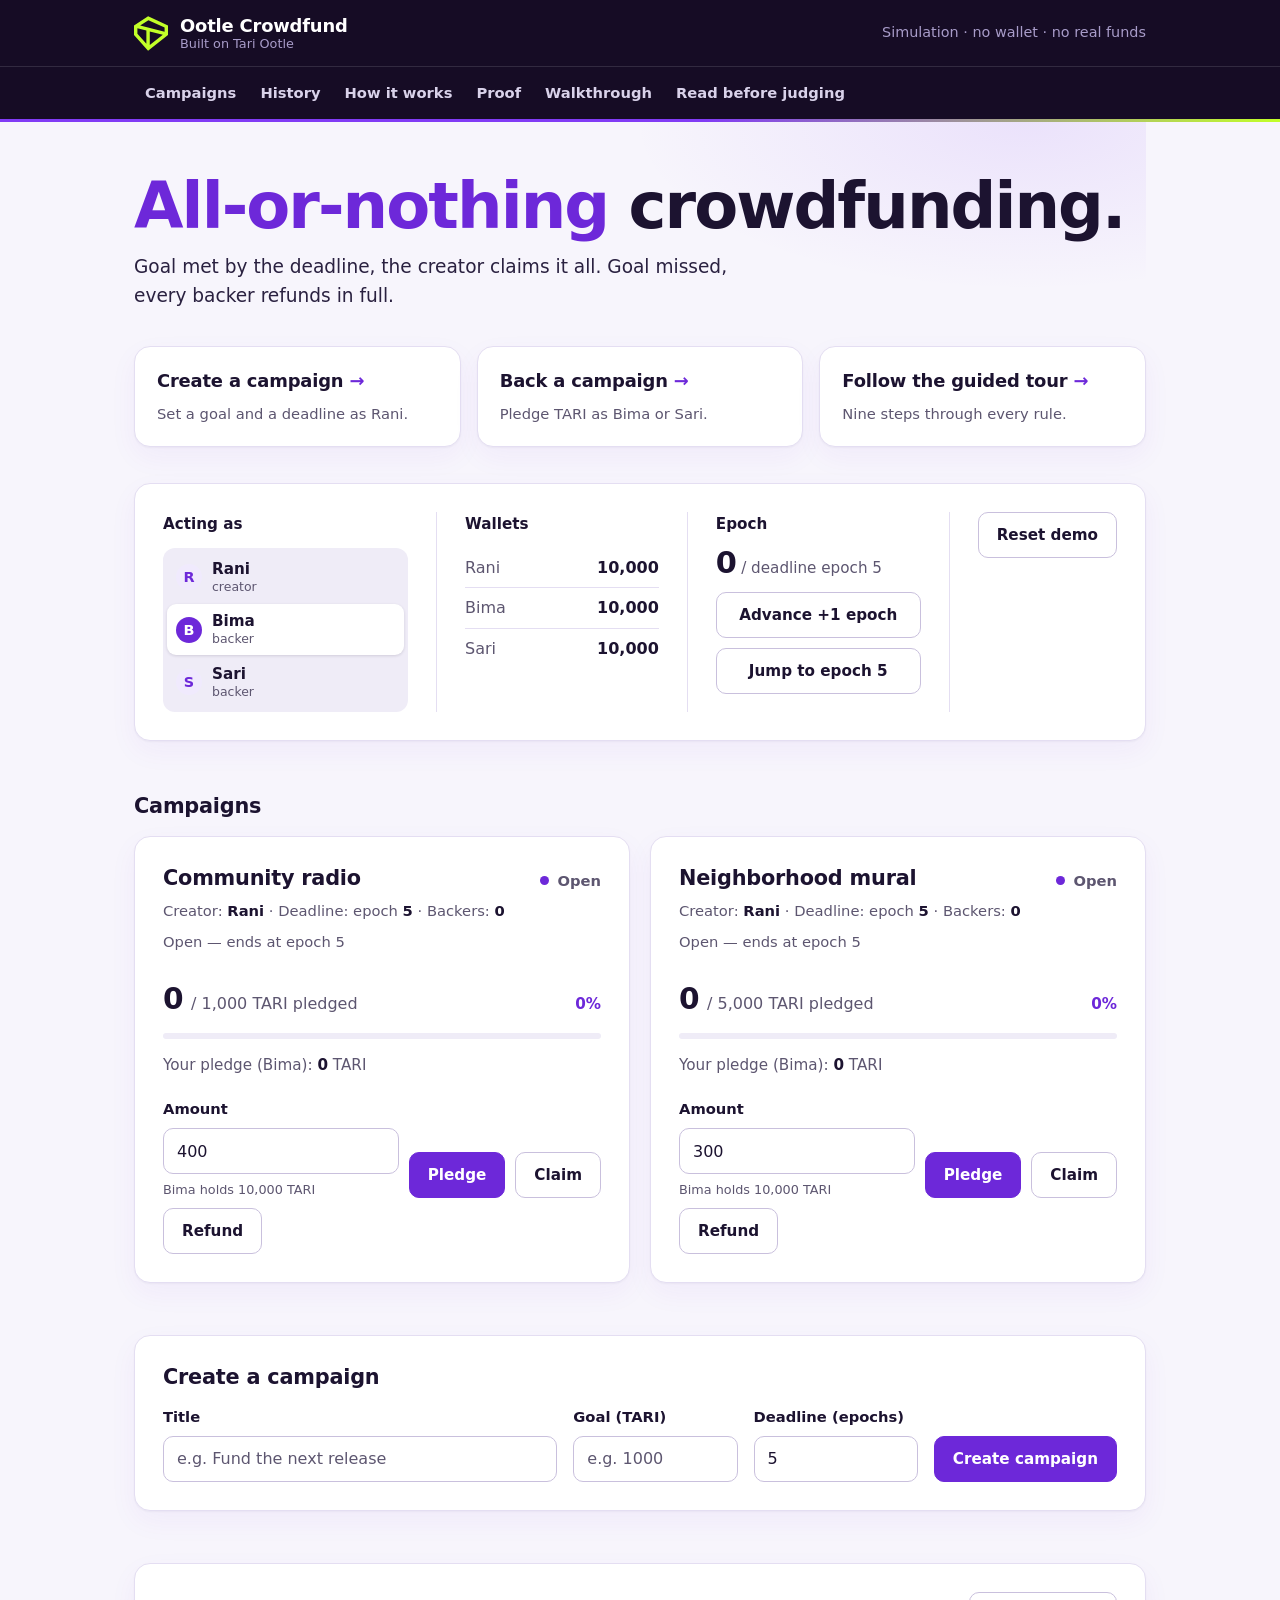
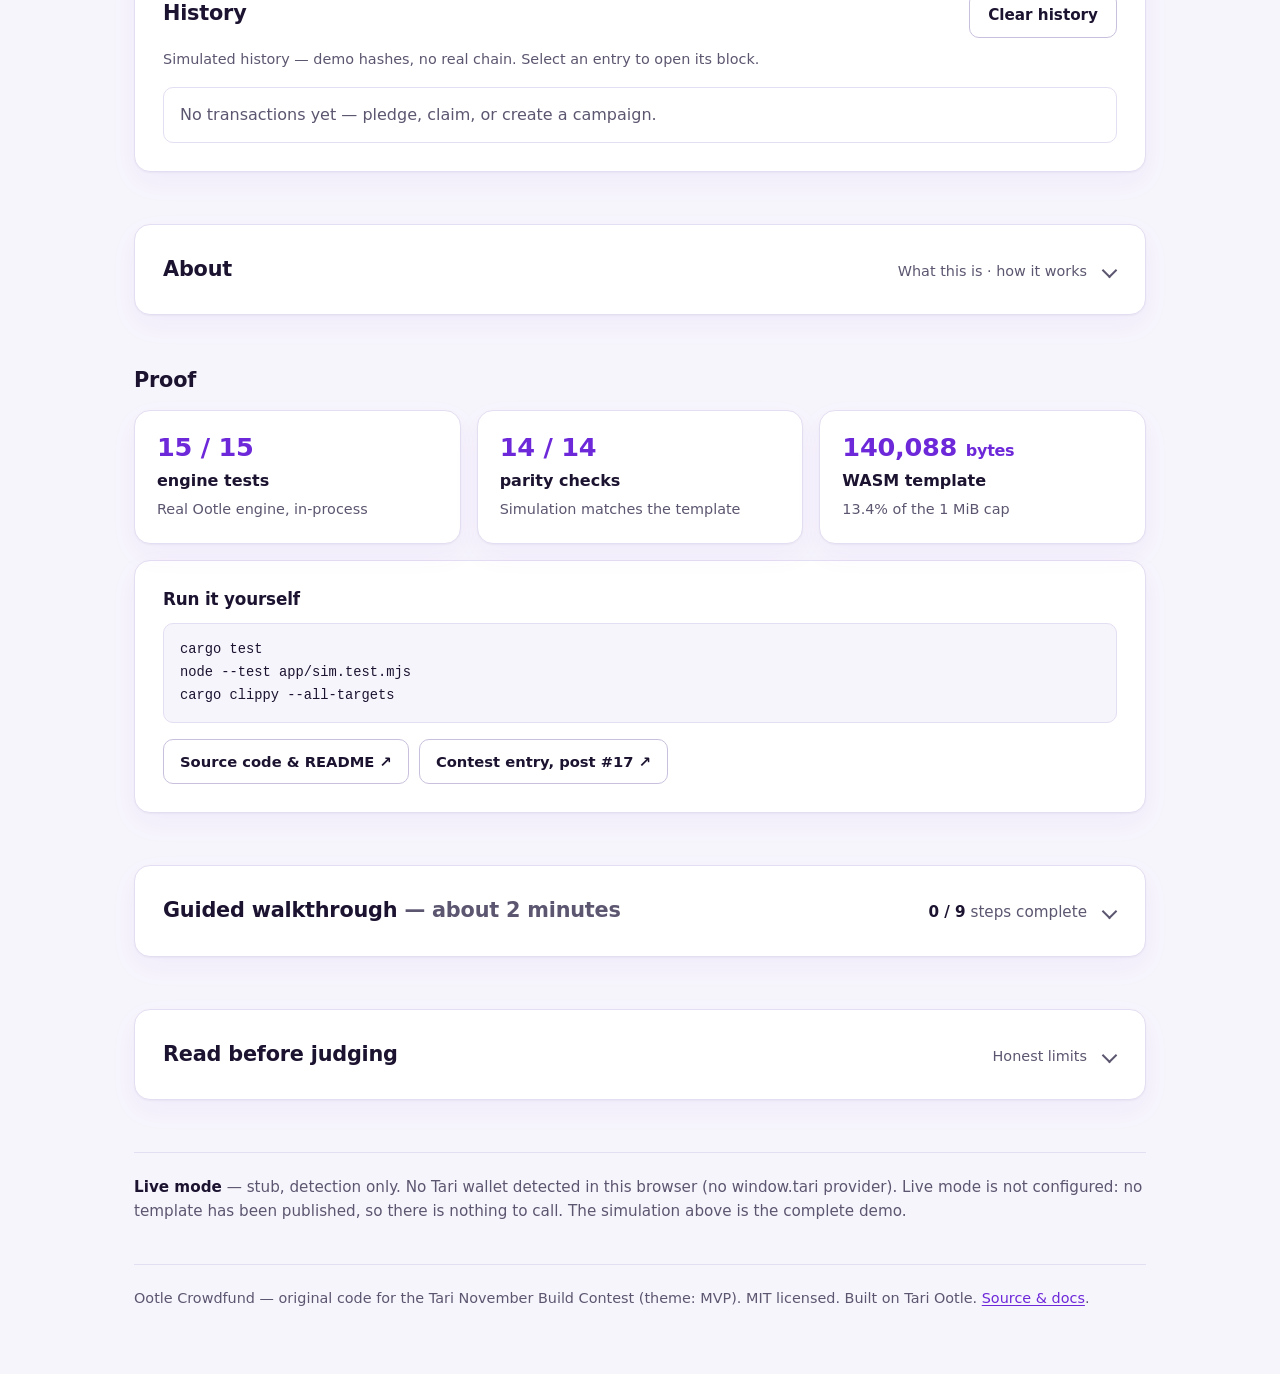
==== commit 2245d09e: "Demo: balance hints, guided rejection, goal hint, contextual primary button - Each Amount field show" ====
--- a/app/index.html
+++ b/app/index.html
@@ -140,6 +140,7 @@
         <input id="new-deadline" type="number" min="1" max="1000" value="5" required>
       </label>
       <button type="submit" class="btn-primary">Create campaign</button>
+      <p id="goal-hint" class="goal-hint" hidden></p>
     </form>
     <p id="create-error" class="error" role="alert" hidden></p>
   </section>
--- a/app/style.css
+++ b/app/style.css
@@ -554,8 +554,23 @@
 .mine-line strong { color: var(--ink); font-variant-numeric: tabular-nums; }
 
 .campaign .row { margin-top: 20px; }
-.campaign .row label { flex: 0 0 118px; }
+/* The label grows into the row's slack so the balance hint below the
+ * input stays on one line; the buttons keep their natural width. */
+.campaign .row label { flex: 1 0 118px; }
 .campaign .row input.amount { width: 100%; }
+
+/* Balance hint under each Amount field: the acting persona's demo
+ * balance, shown where the pledge decision is made — the workspace
+ * wallets sit far above the cards on mobile. Quiet secondary text;
+ * the same pair as .muted on white, already AA-verified. */
+.balance-hint {
+  font-size: 0.8rem;
+  line-height: 1.35;
+  font-weight: 400;
+  color: var(--secondary);
+  font-variant-numeric: tabular-nums;
+  white-space: nowrap;
+}
 
 .error {
   color: var(--error-text);
@@ -576,6 +591,15 @@
   gap: 16px;
   align-items: end;
   margin-top: 14px;
+}
+
+/* Goal hint: quiet, full-width, never an error. Appears only when the
+ * entered goal exceeds the demo wallets' combined balance. */
+.goal-hint {
+  grid-column: 1 / -1;
+  margin: 0;
+  font-size: 0.88rem;
+  color: var(--secondary);
 }
 
 /* ---------- Transaction history ---------- */
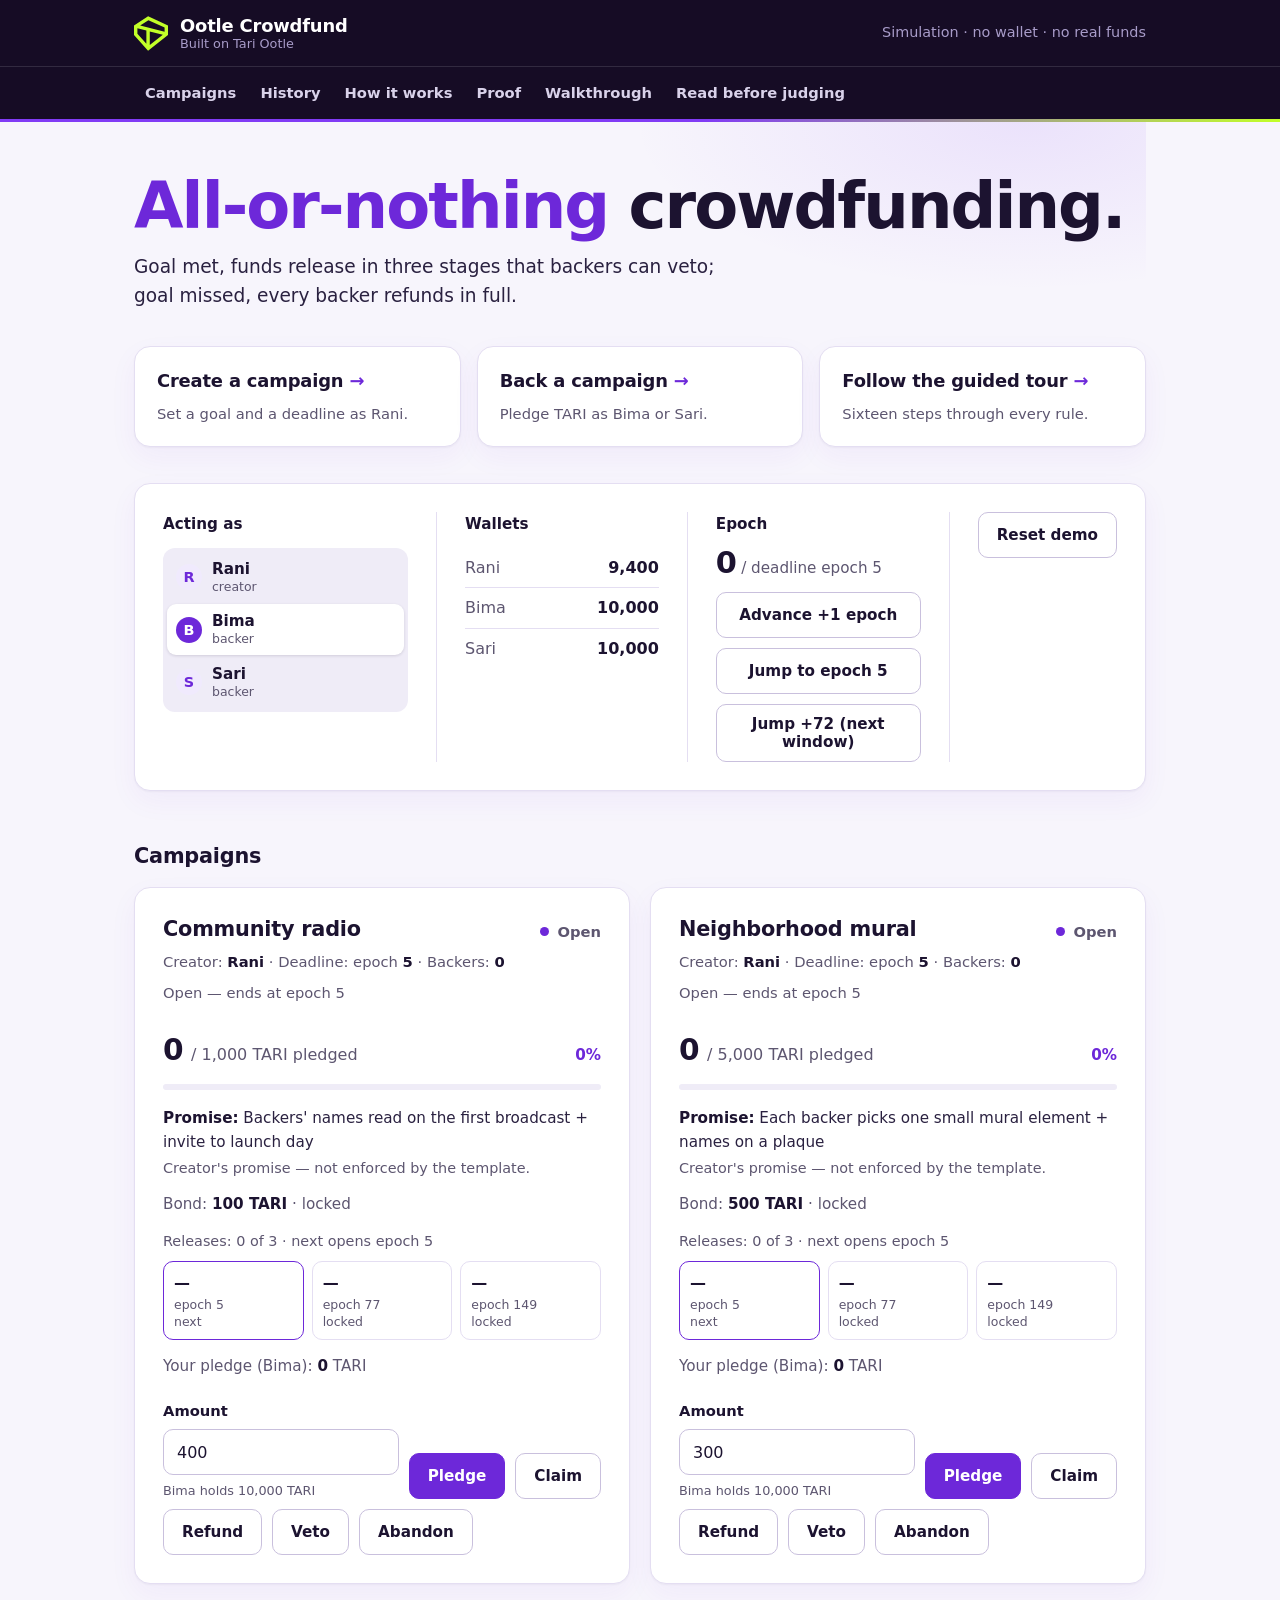
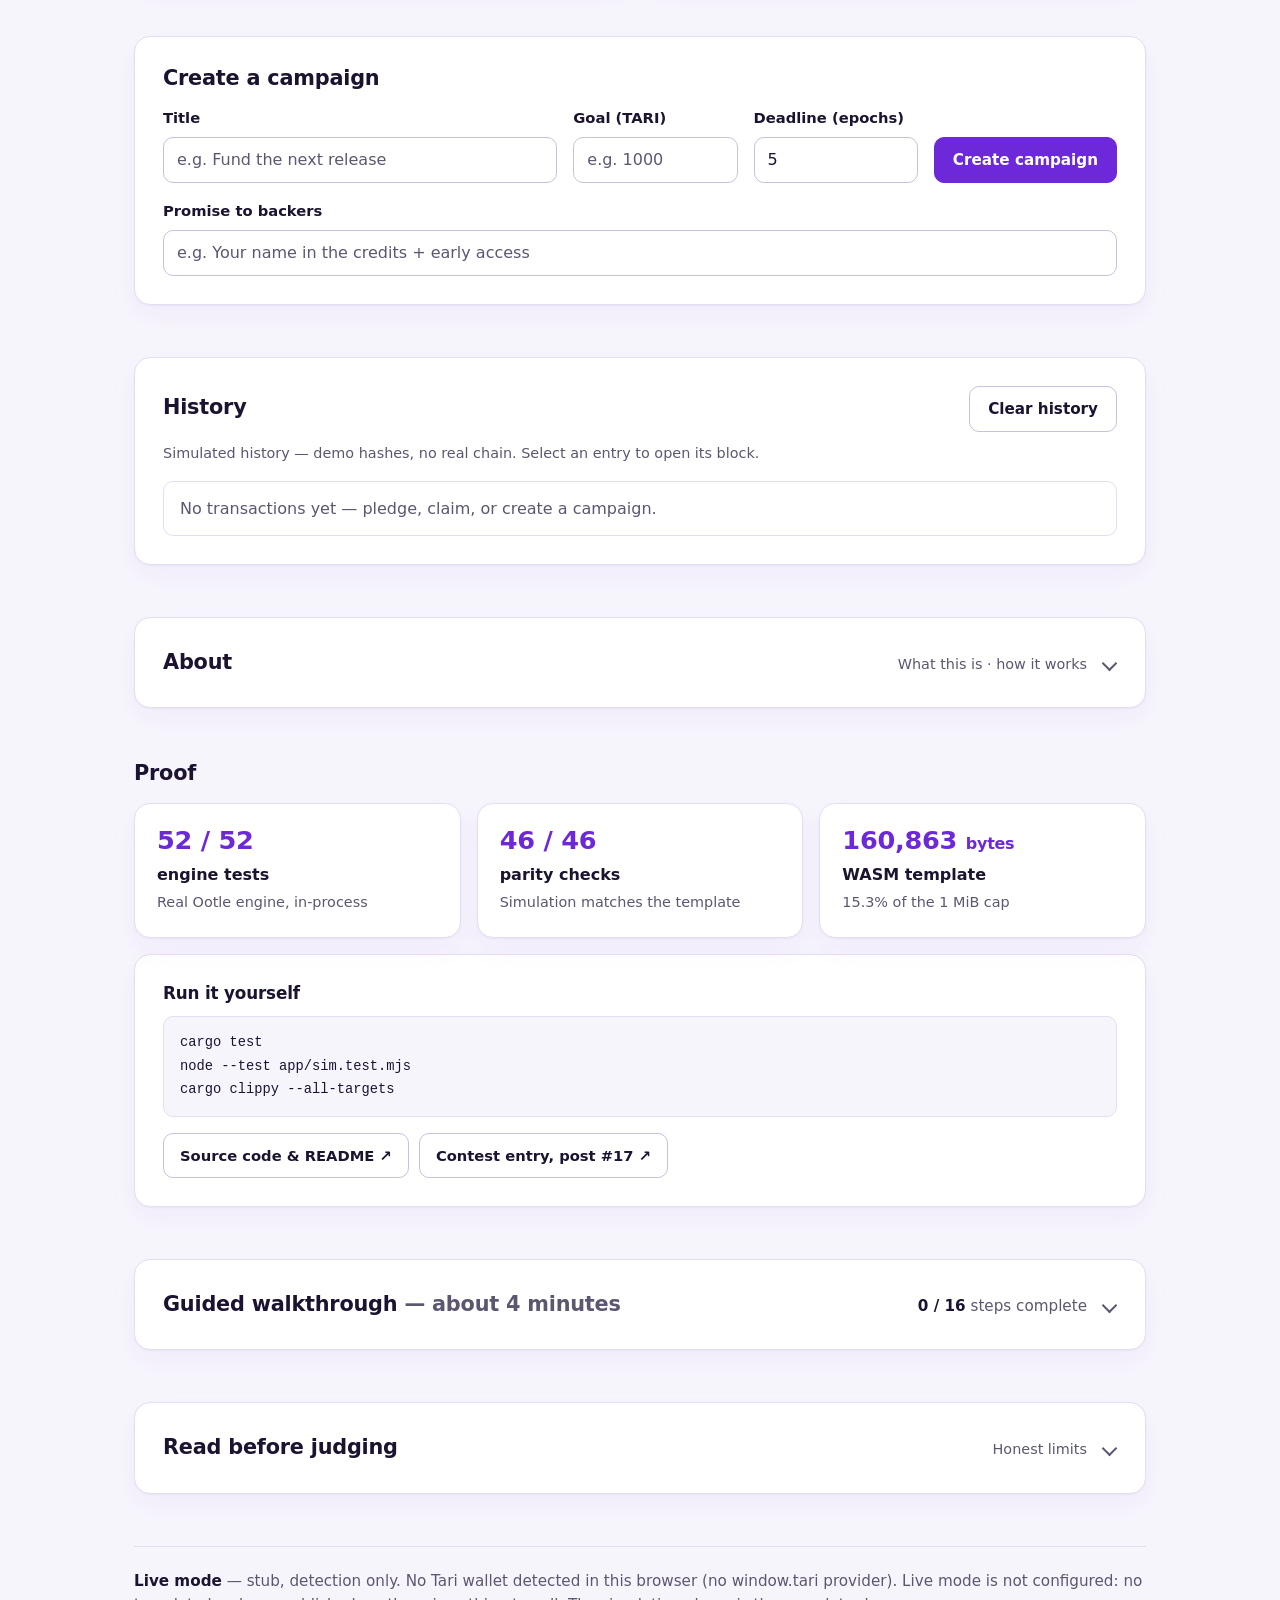
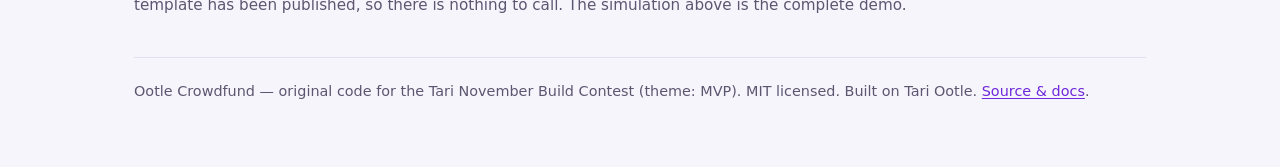
==== commit 667d45a0: "Mechanism v2: staged tranches, pledge-weighted veto, creator bond Template: 3 tranches of the pledge" ====
--- a/app/index.html
+++ b/app/index.html
@@ -4,11 +4,11 @@
 <meta charset="utf-8">
 <meta name="viewport" content="width=device-width, initial-scale=1">
 <title>Ootle Crowdfund — all-or-nothing crowdfunding (simulation demo)</title>
-<meta name="description" content="All-or-nothing crowdfunding on Tari Ootle: goal met, the creator claims; goal missed, every backer refunds in full. Walletless browser simulation of the real Rust template.">
+<meta name="description" content="All-or-nothing crowdfunding on Tari Ootle: goal met, funds release in three stages that backers can veto; goal missed, every backer refunds in full. Walletless browser simulation of the real Rust template.">
 <meta name="theme-color" content="#160c25">
 <meta property="og:type" content="website">
 <meta property="og:title" content="Ootle Crowdfund — all-or-nothing crowdfunding on Tari Ootle">
-<meta property="og:description" content="Goal met, the creator claims. Goal missed, every backer refunds in full. Walletless browser simulation of the real Rust template.">
+<meta property="og:description" content="Goal met, funds release in three stages that backers can veto. Goal missed, every backer refunds in full. Walletless browser simulation of the real Rust template.">
 <meta property="og:url" content="https://yogii123-qw.github.io/ootle-crowdfund/">
 <meta name="twitter:card" content="summary">
 <link rel="canonical" href="https://yogii123-qw.github.io/ootle-crowdfund/">
@@ -72,7 +72,7 @@
   <noscript><p class="noscript">This demo needs JavaScript: the simulation, wallets, and walkthrough all run in your browser. Nothing is sent anywhere.</p></noscript>
   <section class="intro">
     <h1><span class="accent-word">All-or-nothing</span> crowdfunding.</h1>
-    <p class="lede">Goal met by the deadline, the creator claims it all. Goal missed, every backer refunds in full.</p>
+    <p class="lede">Goal met, funds release in three stages that backers can veto; goal missed, every backer refunds in full.</p>
   </section>
 
   <nav class="entry-cards" aria-label="Choose your path">
@@ -86,7 +86,7 @@
     </button>
     <button type="button" class="entry-card" data-path="tour">
       <span class="entry-title">Follow the guided tour <span class="entry-arrow" aria-hidden="true">→</span></span>
-      <span class="entry-sub">Nine steps through every rule.</span>
+      <span class="entry-sub">Sixteen steps through every rule.</span>
     </button>
   </nav>
 
@@ -102,7 +102,7 @@
     <div class="ws-group">
       <p class="ws-label">Wallets</p>
       <ul class="wallets">
-        <li><span class="wallet-name">Rani</span><strong id="balance-rani">10,000</strong></li>
+        <li><span class="wallet-name">Rani</span><strong id="balance-rani">9,400</strong></li>
         <li><span class="wallet-name">Bima</span><strong id="balance-bima">10,000</strong></li>
         <li><span class="wallet-name">Sari</span><strong id="balance-sari">10,000</strong></li>
       </ul>
@@ -113,6 +113,7 @@
       <div class="row epoch-actions">
         <button id="epoch-plus-1" type="button">Advance +1 epoch</button>
         <button id="epoch-to-deadline" type="button">Jump to epoch 5</button>
+        <button id="epoch-plus-72" type="button">Jump +72 (next window)</button>
       </div>
     </div>
     <div class="ws-group ws-reset">
@@ -139,7 +140,11 @@
       <label>Deadline (epochs)
         <input id="new-deadline" type="number" min="1" max="1000" value="5" required>
       </label>
+      <label class="field-promise">Promise to backers
+        <input id="new-promise" type="text" maxlength="280" required placeholder="e.g. Your name in the credits + early access">
+      </label>
       <button type="submit" class="btn-primary">Create campaign</button>
+      <p id="bond-hint" class="bond-hint" hidden></p>
       <p id="goal-hint" class="goal-hint" hidden></p>
     </form>
     <p id="create-error" class="error" role="alert" hidden></p>
@@ -166,11 +171,14 @@
 
     <h3>How it works</h3>
     <ul class="detail-list how-grid">
-      <li><strong>One campaign = one component.</strong> <code>new(title, goal, deadline_epoch)</code> opens it; the caller becomes the creator.</li>
+      <li><strong>One campaign = one component.</strong> <code>new(title, promise, goal, deadline_epoch, bond)</code> opens it; the caller becomes the creator and locks a bond of <code>max(goal / 10, 100)</code> in its own vault.</li>
+      <li><strong>Promise on the record.</strong> The creator's promise — what backers get — is stored on-chain and shown on the card, labeled as the creator's promise. The template does not enforce it; the bond and the veto are the enforcement.</li>
       <li><strong>Escrow vault.</strong> <code>pledge(bucket)</code> deposits TARI into the campaign vault and records the backer in a ledger. Pledges accumulate; overfunding is allowed.</li>
-      <li><strong>Epoch deadline.</strong> Pledges are accepted while <code>current_epoch &lt; deadline_epoch</code>. At <code>current_epoch &gt;= deadline_epoch</code> the campaign settles — the boundary is tested both ways.</li>
-      <li><strong>Exactly one outcome.</strong> Goal met → <code>claim()</code> pays the whole vault to the creator, once. Goal missed → <code>refund()</code> repays each backer in full, once. The other path is rejected with a specific message.</li>
-      <li><strong>Events.</strong> <code>CampaignCreated</code>, <code>Pledged</code>, <code>Funded</code> (once, when the goal is first reached), <code>Claimed</code>, <code>Refunded</code> — indexable by explorers.</li>
+      <li><strong>Epoch deadline.</strong> Pledges are accepted while <code>current_epoch &lt; deadline_epoch</code>. At <code>current_epoch &gt;= deadline_epoch</code> the campaign settles — the boundary is tested both ways. Funding stays all-or-nothing: goal missed → every backer refunds in full, once.</li>
+      <li><strong>Staged release.</strong> Goal met → <code>claim()</code> pays one tranche per call: three equal thirds of the total pledged, at gates <code>deadline + 0, 72, 144</code> epochs. No single release dominates.</li>
+      <li><strong>Backer veto.</strong> From the deadline until each release, any backer may <code>veto()</code>. Votes are pledge-weighted; strictly more than half freezes the rest, and refunds pay pro-rata shares of what remains plus shares of the forfeited bond. The tally resets on each release.</li>
+      <li><strong>Abandonment.</strong> If the creator claims nothing for 72 epochs past a gate, anyone may call <code>abandon()</code> — same refund path as a veto, bond included.</li>
+      <li><strong>Events.</strong> <code>CampaignCreated</code>, <code>Pledged</code>, <code>Funded</code> (once, when the goal is first reached), <code>TrancheReleased</code>, <code>CampaignCompleted</code>, <code>VetoCast</code>, <code>VetoSucceeded</code>, <code>Abandoned</code>, <code>BondForfeited</code>, <code>BondReturned</code>, <code>Refunded</code> — indexable by explorers.</li>
       <li><strong>Access rules.</strong> Methods are callable by anyone; authorization is enforced in code by comparing the transaction signer to the recorded creator/pledge keys. The template creates no resource, so there are no owner-bypassable resource rules.</li>
     </ul>
 
@@ -191,19 +199,19 @@
     </div>
     <div class="proof-grid">
       <div class="proof-card">
-        <p class="proof-num">15 / 15</p>
+        <p class="proof-num">52 / 52</p>
         <p class="proof-label">engine tests</p>
         <p class="proof-sub muted small">Real Ootle engine, in-process</p>
       </div>
       <div class="proof-card">
-        <p class="proof-num">14 / 14</p>
+        <p class="proof-num">46 / 46</p>
         <p class="proof-label">parity checks</p>
         <p class="proof-sub muted small">Simulation matches the template</p>
       </div>
       <div class="proof-card">
-        <p class="proof-num">140,088 <span class="proof-unit">bytes</span></p>
+        <p class="proof-num">160,863 <span class="proof-unit">bytes</span></p>
         <p class="proof-label">WASM template</p>
-        <p class="proof-sub muted small">13.4% of the 1 MiB cap</p>
+        <p class="proof-sub muted small">15.3% of the 1 MiB cap</p>
       </div>
     </div>
     <div class="card proof-commands">
@@ -220,20 +228,27 @@
 
   <details class="card disclosure" id="walkthrough">
     <summary>
-      <span class="summary-title">Guided walkthrough <span class="muted">— about 2 minutes</span></span>
-      <span class="steps-progress"><span id="walkthrough-count">0 / 9</span> steps complete</span>
+      <span class="summary-title">Guided walkthrough <span class="muted">— about 4 minutes</span></span>
+      <span class="steps-progress"><span id="walkthrough-count">0 / 16</span> steps complete</span>
     </summary>
-    <p>Nine steps. Each ticks itself off as you do it — including the rejections.</p>
+    <p>Sixteen steps. Each ticks itself off as you do it — including the rejections.</p>
     <ol class="steps">
       <li data-step="pledge-bima">Pledge <strong>400</strong> as <strong>Bima</strong> on <em>Community radio</em>.</li>
       <li data-step="pledge-sari">Switch to <strong>Sari</strong> and pledge <strong>600</strong> on <em>Community radio</em> — the goal fills and the <code>Funded</code> event fires.</li>
       <li data-step="pledge-mural">Pledge <strong>300</strong> as <strong>Bima</strong> on <em>Neighborhood mural</em>. Do this <em>before</em> advancing time: pledges close at the deadline. This campaign will miss its goal — that is what makes the refund steps below possible.</li>
       <li data-step="early-claim">Switch to <strong>Rani</strong> and try <strong>Claim</strong> before the deadline — it must be <em>rejected</em> (too early).</li>
+      <li data-step="create-promise">As <strong>Rani</strong>, create <em>Rooftop garden</em>: goal <strong>900</strong>, promise “Backers get a name on the garden gate + first harvest share.”, deadline <strong>5</strong> epochs. Note the <strong>100 TARI</strong> bond — it leaves Rani's wallet at creation.</li>
+      <li data-step="fund-created">Fund <em>Rooftop garden</em>: pledge <strong>600</strong> as <strong>Bima</strong>, then <strong>300</strong> as <strong>Sari</strong>.</li>
       <li data-step="advance">Advance the epoch to <strong>5</strong> (the deadline).</li>
-      <li data-step="claim">Claim <em>Community radio</em> as <strong>Rani</strong> — the full vault pays out.</li>
+      <li data-step="claim">Claim <em>Community radio</em> as <strong>Rani</strong> — tranche 1 of 3 pays out (333 of 1,000).</li>
+      <li data-step="veto-fails">As <strong>Bima</strong>, <strong>Veto</strong> <em>Community radio</em> — 400 of 1,000 is under half, so the veto fails. The tally stays visible; the campaign continues.</li>
+      <li data-step="claim-tranche-2">Jump <strong>+72</strong> to epoch 77, then claim tranche 2 as <strong>Rani</strong>. The veto tally resets on release.</li>
+      <li data-step="veto-succeeds"><strong>Veto</strong> as <strong>Bima</strong>, then as <strong>Sari</strong> — together over half, so the veto succeeds and the rest freezes.</li>
+      <li data-step="refund-bond-share">As <strong>Bima</strong>, <strong>Refund</strong> <em>Community radio</em> — a pro-rata share of what remains, plus a share of the forfeited bond.</li>
       <li data-step="refund">Switch to <strong>Bima</strong> and <strong>Refund</strong> <em>Neighborhood mural</em> — full repayment.</li>
       <li data-step="double-refund">Refund the same pledge again — it must be <em>rejected</em> (double refund).</li>
-      <li data-step="refund-after-success">Try refunding <em>Community radio</em> — it must be <em>rejected</em> (refunds closed after success).</li>
+      <li data-step="complete-bond">Finish <em>Rooftop garden</em> as <strong>Rani</strong>: claim tranche 1, jump <strong>+72</strong>, claim tranche 2, jump <strong>+72</strong>, claim tranche 3 — then <strong>Claim bond</strong>.</li>
+      <li data-step="refund-after-success">Try refunding <em>Rooftop garden</em> — it must be <em>rejected</em> (refunds closed after completion).</li>
     </ol>
   </details>
 
@@ -243,11 +258,15 @@
       <span class="muted small">Honest limits</span>
     </summary>
     <ul class="detail-list">
-      <li><strong>This page is a simulation.</strong> No template has been published to Esmeralda or mainnet, and no on-chain state exists. The simulation mirrors the template rules and is parity-tested (<code>node --test app/sim.test.mjs</code>); the template rules are proven against the real engine (<code>cargo test</code>, 15 tests).</li>
-      <li><strong>Pledge amounts are public.</strong> Vault-based accounting means anyone can read who pledged how much. That is a deliberate v1 design choice, not an oversight. Hiding amounts would need a confidential/stealth design and is out of scope.</li>
-      <li><strong>No partial refunds, no milestones, no platform fee.</strong> All-or-nothing, one claim, full refunds. Stretch ideas are listed in the README, not claimed here.</li>
+      <li><strong>This page is a simulation.</strong> No template has been published to Esmeralda or mainnet, and no on-chain state exists. The simulation mirrors the template rules and is parity-tested (<code>node --test app/sim.test.mjs</code>); the template rules are proven against the real engine (<code>cargo test</code>, 52 tests).</li>
+      <li><strong>The promise is not enforced.</strong> The promise text is the creator's words, stored on-chain and labeled as such. The template cannot check whether a radio station was built. Backers judge the promise; the veto is their enforcement tool.</li>
+      <li><strong>Released funds cannot be recovered.</strong> No code can force a human to work or claw back a released tranche. A creator who takes tranche 1 and vanishes keeps tranche 1. What the mechanism guarantees is bounded loss: unreleased funds stay under backer control, and the bond compensates backers on veto or abandonment.</li>
+      <li><strong>Majority apathy rules.</strong> A veto needs strictly more than 50% of pledged value. If most backers never act, releases proceed. Apathy is consent — that is the stated rule, not a hidden flaw.</li>
+      <li><strong>The bond prices dishonesty; it does not prevent it.</strong> A wealthy bad actor can afford to lose bonds. The bond raises the cost of every attempt and makes mass scam campaigns unprofitable at small scales; it is not a guarantee of good behavior.</li>
+      <li><strong>Parameters are protocol constants</strong> — 3 tranches, 72-epoch windows, 10% bond with a 100 floor — chosen and justified in the spec, not tuned to live TARI prices or real campaign data. A production deployment would revisit them with real usage data.</li>
+      <li><strong>Pledge amounts are public.</strong> Vault-based accounting means anyone can read who pledged how much. That is a deliberate design choice, not an oversight. Hiding amounts would need a confidential/stealth design and is out of scope.</li>
       <li><strong>Live mode is not wired up.</strong> The section below detects a Tari wallet but cannot transact: no template address is published, so there is nothing to call. It will honestly say so. Never trust a demo that claims a live path it cannot show.</li>
-      <li><strong>Epochs are coarse on real networks</strong> (~20 min mainnet, ~1 h Esmeralda), so real campaigns run for days, not minutes. The demo's epoch control exists only to make the story judgeable in two minutes.</li>
+      <li><strong>Epochs are coarse on real networks</strong> (~20 min mainnet, ~1 h Esmeralda), so real veto windows last a day or more. The demo's epoch control exists only to make the story judgeable in minutes.</li>
     </ul>
   </details>
 
--- a/app/style.css
+++ b/app/style.css
@@ -523,6 +523,9 @@
 .status[data-state="settled-funded"]::before { background: var(--ok); }
 .status[data-state="settled-failed"]::before { background: var(--bad); }
 .status[data-state="claimed"]::before { background: var(--ok); }
+.status[data-state="completed"]::before { background: var(--ok); }
+.status[data-state="vetoed"]::before { background: var(--bad); }
+.status[data-state="abandoned"]::before { background: var(--warn); }
 
 .status-note { margin: 8px 0 0; font-size: 0.92rem; }
 
@@ -552,6 +555,38 @@
 
 .mine-line { margin: 14px 0 0; font-size: 0.95rem; color: var(--secondary); }
 .mine-line strong { color: var(--ink); font-variant-numeric: tabular-nums; }
+
+/* v2 mechanism lines: same quiet secondary voice as .mine-line, no new
+ * colors. The promise is the creator's words; the bond line states the
+ * locked amount and its state; the veto line shows the live tally. */
+.promise { margin: 16px 0 0; font-size: 0.95rem; color: var(--text); overflow-wrap: anywhere; }
+.promise-label { font-weight: 650; color: var(--ink); }
+.promise-note { margin: 2px 0 0; }
+.bond-line { margin: 12px 0 0; font-size: 0.95rem; color: var(--secondary); }
+.bond-line strong { color: var(--ink); font-variant-numeric: tabular-nums; }
+.veto-line { margin: 12px 0 0; font-size: 0.95rem; color: var(--secondary); }
+.veto-line strong { color: var(--ink); font-variant-numeric: tabular-nums; }
+
+/* Tranche progress: one quiet line plus three segments. Segment state
+ * is carried by the state word and a restrained fill/border — the text
+ * alone states the meaning, color only reinforces it. */
+.tranches { margin-top: 14px; }
+.tranche-line { margin: 0 0 8px; }
+.tranche-segs { display: grid; grid-template-columns: repeat(3, 1fr); gap: 8px; }
+.seg {
+  border: 1px solid var(--line);
+  border-radius: var(--radius-sm);
+  padding: 8px 10px;
+  display: grid;
+  gap: 1px;
+  background: var(--surface);
+  min-width: 0;
+}
+.seg-amt { font-weight: 650; color: var(--ink); font-variant-numeric: tabular-nums; }
+.seg-meta, .seg-state { font-size: 0.78rem; line-height: 1.35; color: var(--secondary); }
+.seg-released { background: var(--accent-soft); border-color: var(--line-strong); }
+.seg-pending { border-color: var(--accent); }
+.seg-frozen, .seg-closed { background: var(--surface-2); }
 
 .campaign .row { margin-top: 20px; }
 /* The label grows into the row's slack so the balance hint below the
@@ -591,6 +626,20 @@
   gap: 16px;
   align-items: end;
   margin-top: 14px;
+}
+
+/* The promise field spans the full row under title/goal/deadline; the
+ * submit button is pinned to the first row so the v1 layout is kept. */
+.field-promise { grid-column: 1 / -1; }
+#create-form button[type="submit"] { grid-column: 4; grid-row: 1; }
+
+/* Bond hint: same quiet voice as the goal hint. Appears as soon as the
+ * goal parses, so the cost of creating is visible before committing. */
+.bond-hint {
+  grid-column: 1 / -1;
+  margin: 0;
+  font-size: 0.88rem;
+  color: var(--secondary);
 }
 
 /* Goal hint: quiet, full-width, never an error. Appears only when the
@@ -647,7 +696,7 @@
 .hist-main { display: grid; gap: 3px; min-width: 0; }
 .hist-title { font-weight: 650; color: var(--ink); font-size: 0.98rem; }
 .hist-meta { font-size: 0.86rem; color: var(--secondary); }
-.hist-hash { font-family: var(--mono); font-size: 0.84rem; }
+.hist-hash { font-family: var(--mono); font-size: 0.84rem; white-space: nowrap; }
 .hist-error { font-size: 0.86rem; color: var(--error-text); overflow-wrap: anywhere; }
 .hist-side { display: grid; justify-items: end; gap: 3px; flex: none; }
 .hist-amount { font-weight: 650; color: var(--ink); font-variant-numeric: tabular-nums; white-space: nowrap; }
@@ -916,6 +965,7 @@
   .ws-group:nth-child(3), .ws-group:nth-child(4) { border-top: 1px solid var(--line); padding-top: 24px; }
   #create-form { grid-template-columns: 1fr 1fr; }
   #create-form .field-title { grid-column: 1 / -1; }
+  #create-form button[type="submit"] { grid-column: 1 / -1; grid-row: auto; justify-self: start; }
   .entry-cards { grid-template-columns: 1fr; }
   .proof-grid { grid-template-columns: 1fr; }
 }
